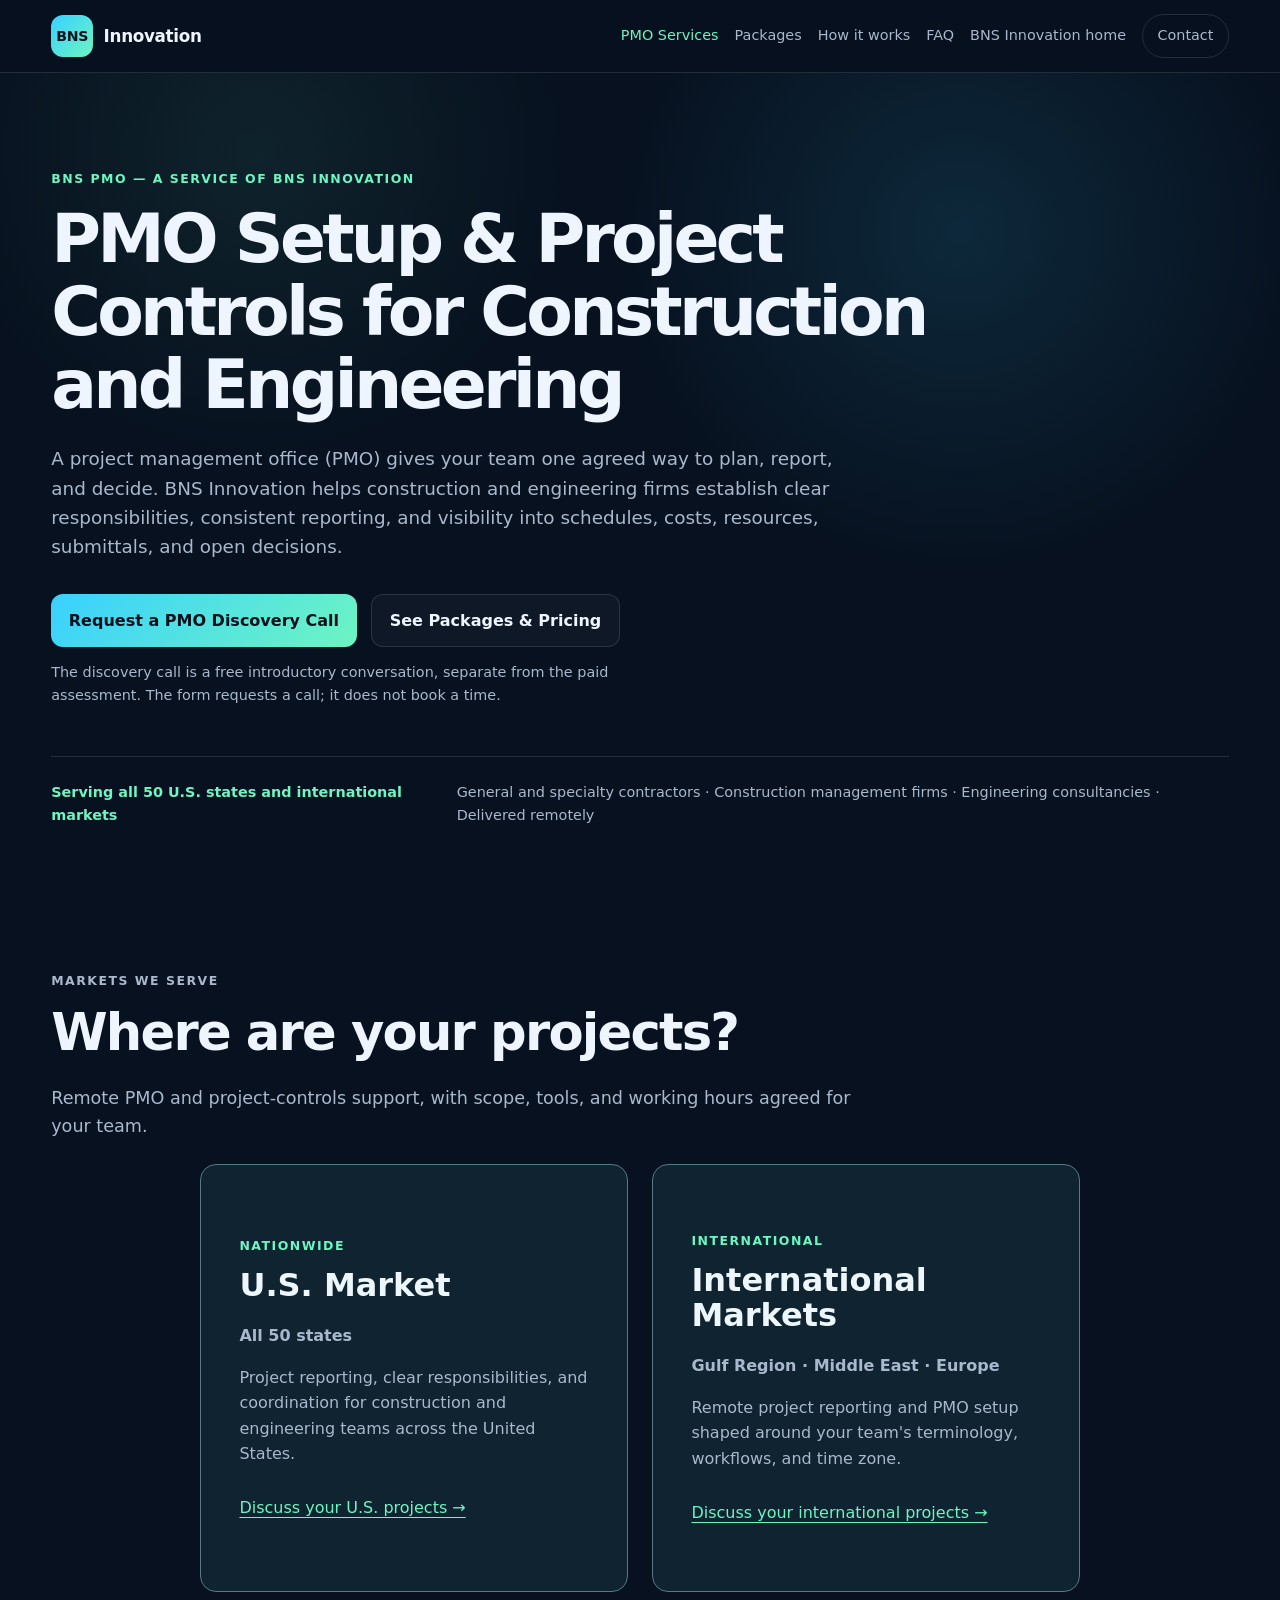
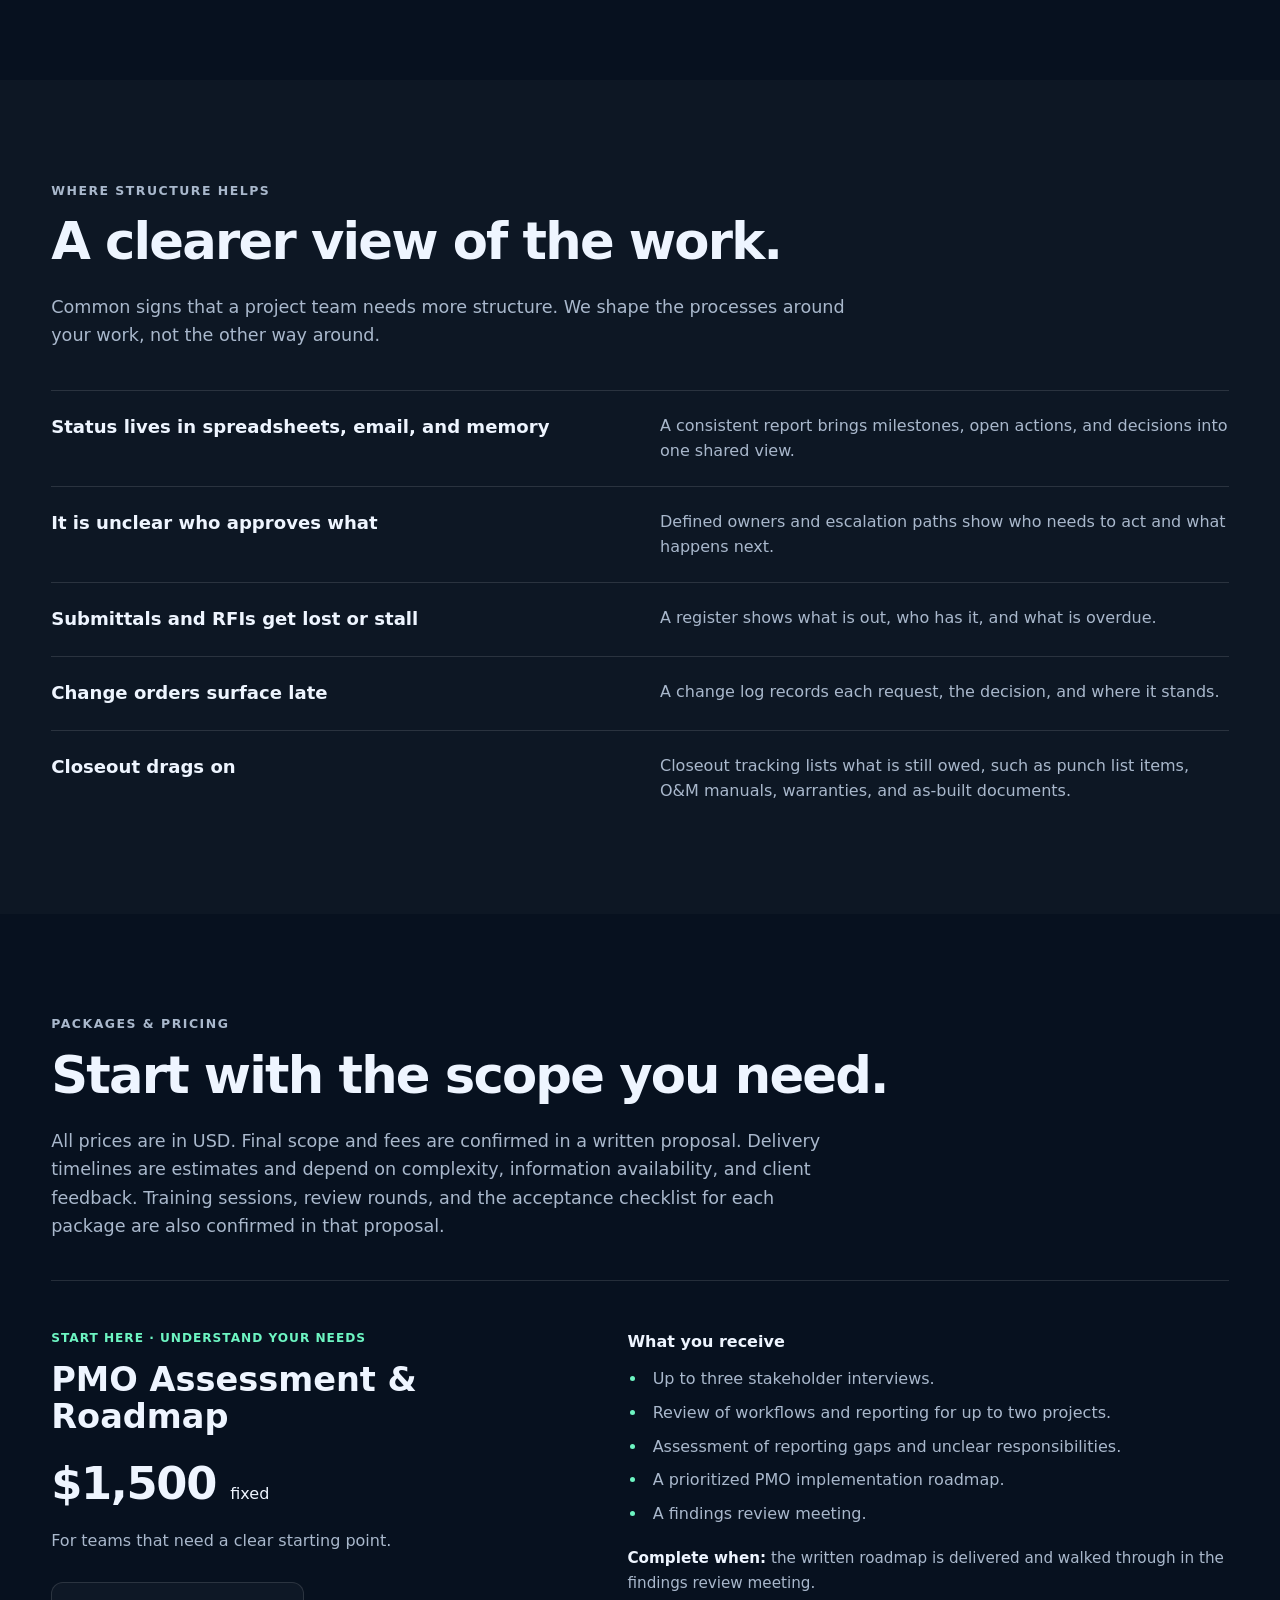
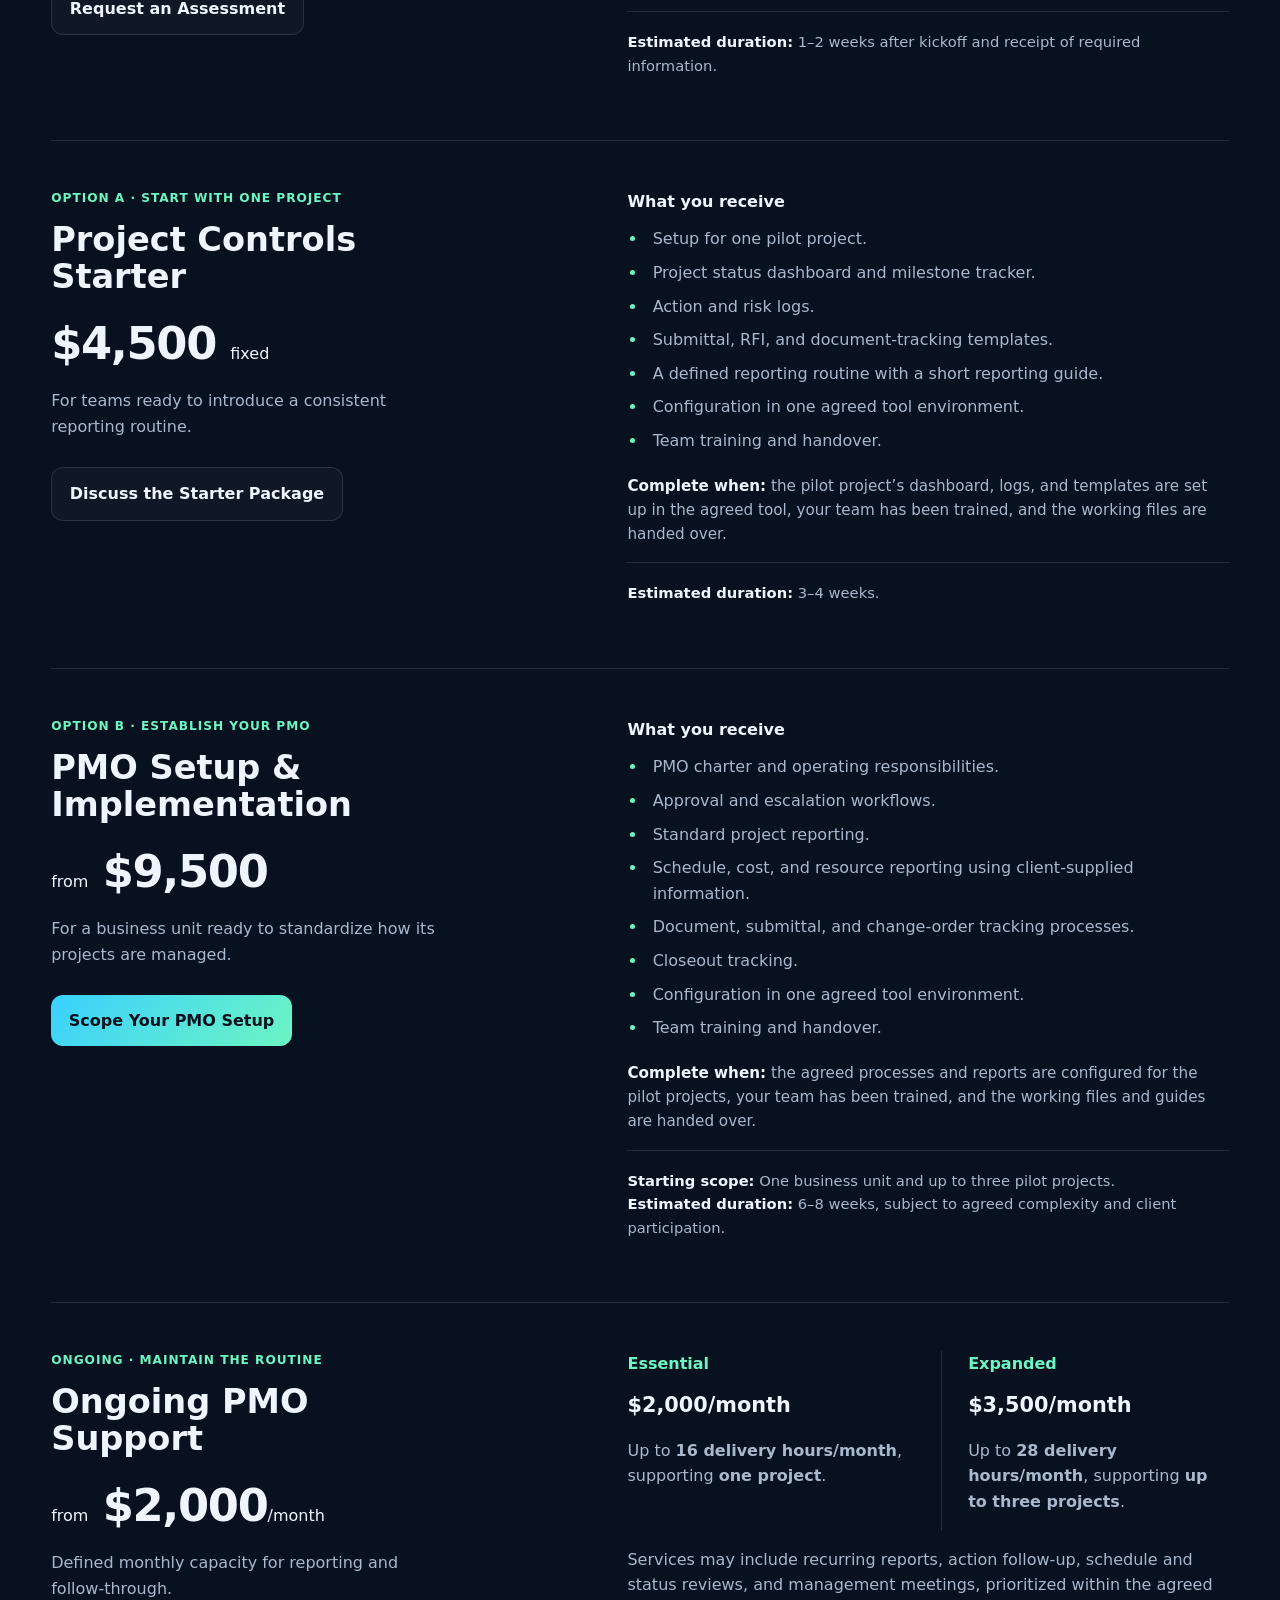
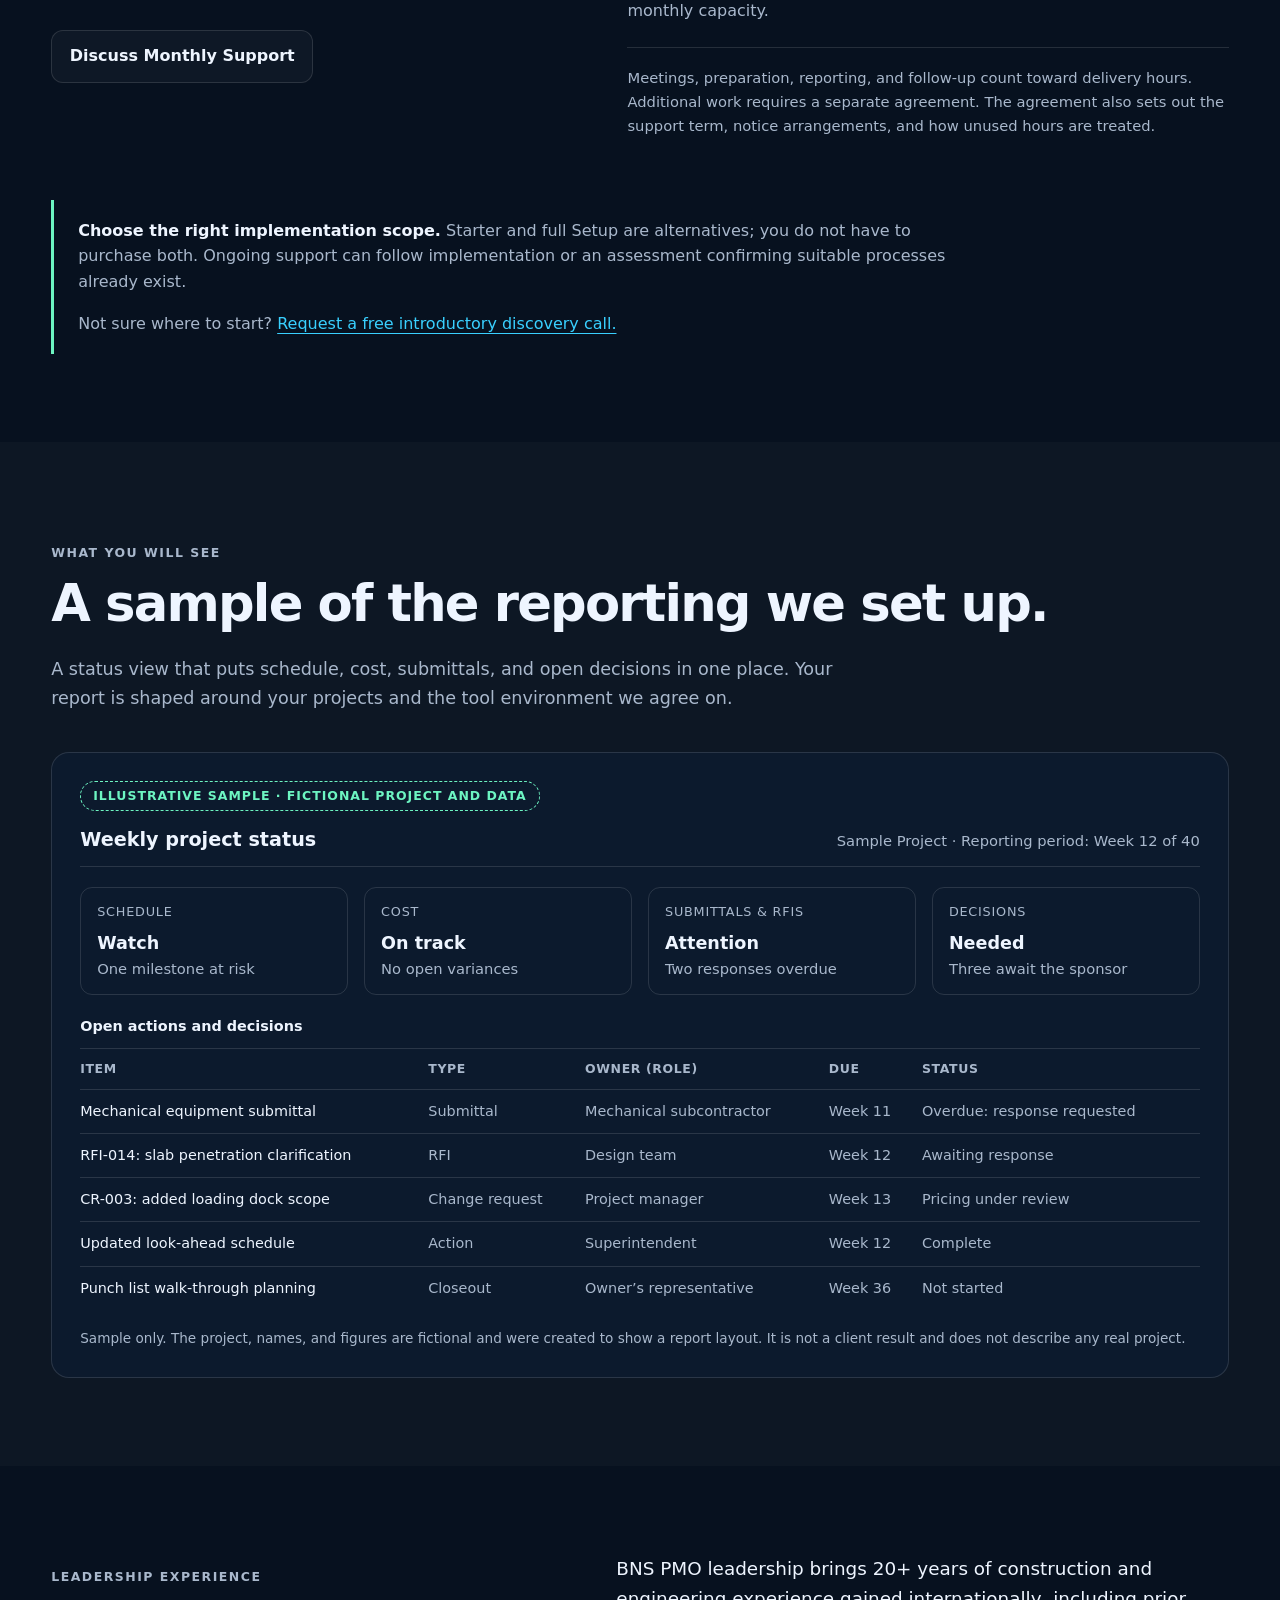
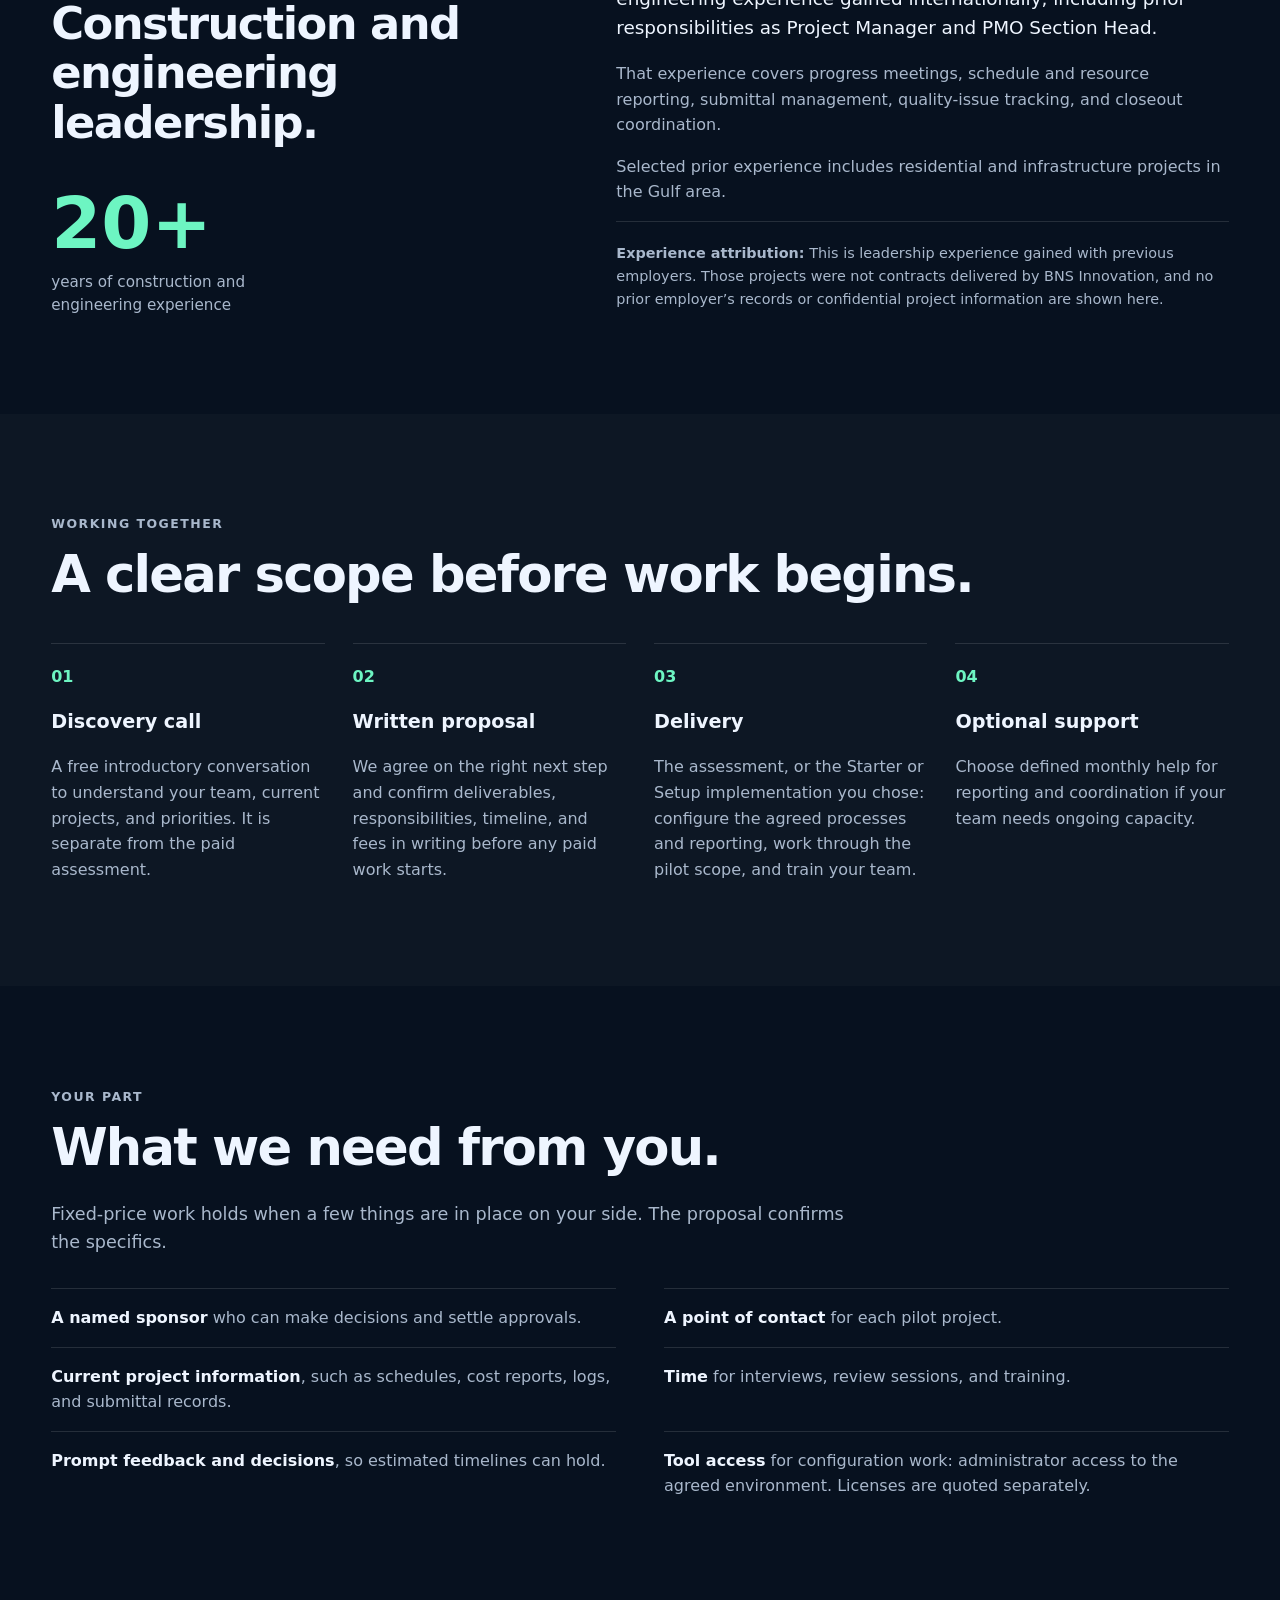
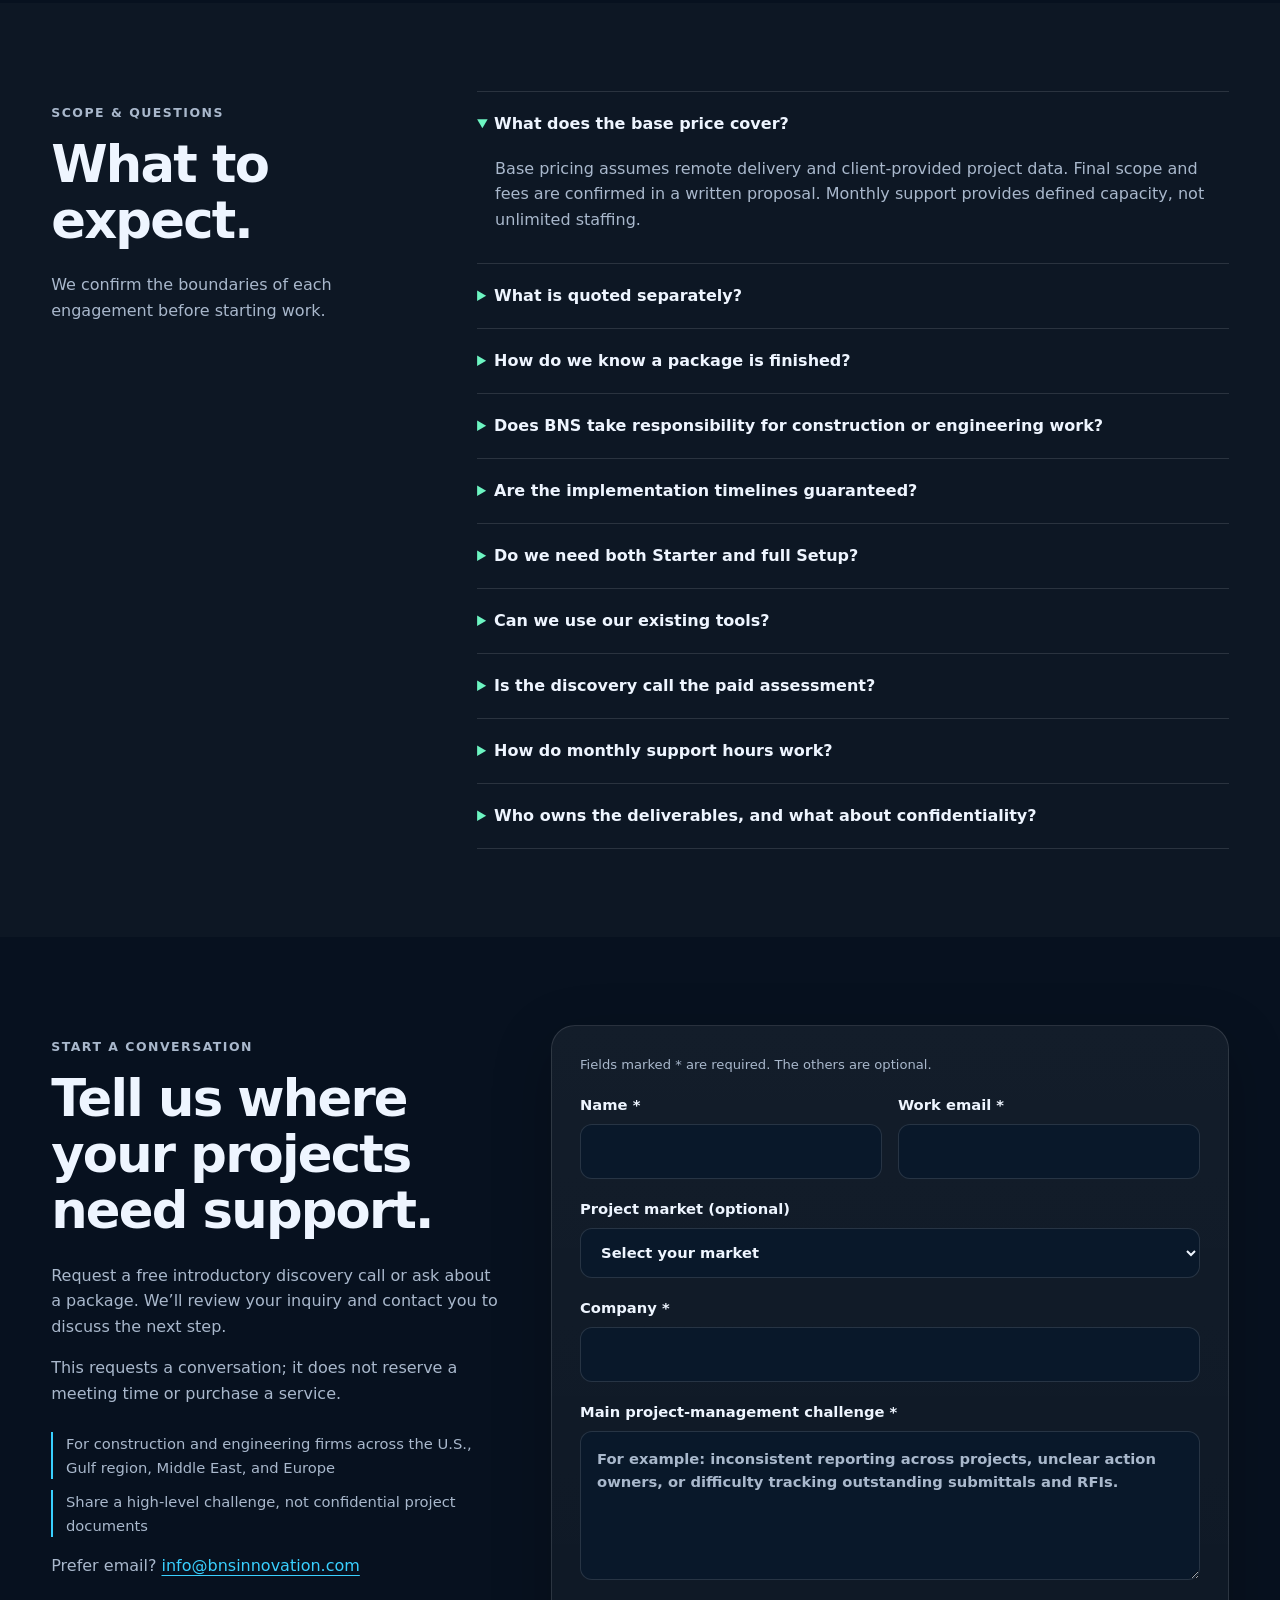
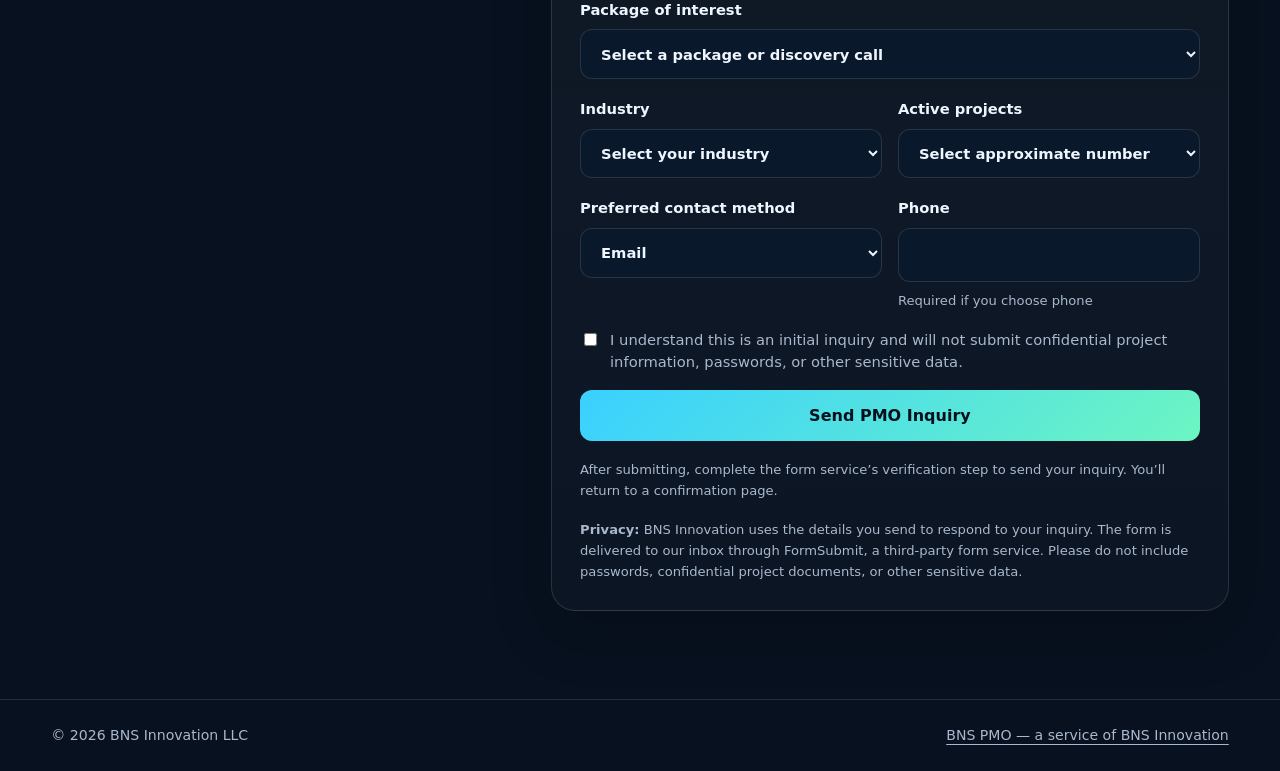
==== pmo/index.html @ d64fdaf6 "Add US and international PMO market cards" ====
<!DOCTYPE html>
<html lang="en">
<head>
  <meta charset="UTF-8" />
  <meta name="viewport" content="width=device-width, initial-scale=1.0" />
  <title>U.S. &amp; International Construction PMO Services | BNS Innovation</title>
  <meta name="description" content="PMO setup and project controls for U.S. and international construction and engineering firms. Fixed-price assessment, setup, and monthly support from BNS Innovation." />
  <link rel="canonical" href="https://bnsinnovation.com/pmo/" />
  <link rel="icon" href="data:image/svg+xml,%3Csvg xmlns='http://www.w3.org/2000/svg' viewBox='0 0 64 64'%3E%3Cdefs%3E%3ClinearGradient id='g' x1='0' y1='0' x2='1' y2='1'%3E%3Cstop offset='0' stop-color='%2339d0ff'/%3E%3Cstop offset='1' stop-color='%236df5c2'/%3E%3C/linearGradient%3E%3C/defs%3E%3Crect width='64' height='64' rx='14' fill='url(%23g)'/%3E%3Ctext x='32' y='40' font-family='Arial' font-weight='800' font-size='22' text-anchor='middle' fill='%2304111d'%3EBNS%3C/text%3E%3C/svg%3E" />
  <meta property="og:title" content="BNS PMO | Construction &amp; Engineering Project Controls" />
  <meta property="og:description" content="Clear project responsibilities, consistent reporting, and practical PMO setup for U.S. and international construction and engineering firms." />
  <meta property="og:type" content="website" />
  <meta property="og:url" content="https://bnsinnovation.com/pmo/" />
  <script type="application/ld+json">{"@context":"https://schema.org","@type":"ProfessionalService","name":"BNS PMO, a service of BNS Innovation LLC","url":"https://bnsinnovation.com/pmo/","description":"PMO setup and project controls for U.S. and international construction and engineering firms.","areaServed":[{"@type":"Country","name":"United States"},{"@type":"Place","name":"Gulf region"},{"@type":"Place","name":"Middle East"},{"@type":"Place","name":"Europe"}],"email":"info@bnsinnovation.com","parentOrganization":{"@type":"Organization","name":"BNS Innovation LLC","url":"https://bnsinnovation.com/"}}</script>
  <link rel="stylesheet" href="../styles.css" />
  <link rel="stylesheet" href="pmo.css" />
  <script src="../assets/site.js" defer></script>
  <script src="pmo.js" defer></script>
  <style>
    .market-grid{display:grid;grid-template-columns:repeat(2,minmax(0,1fr));gap:24px;max-width:880px;margin:24px auto 0}
    .market-card{box-sizing:border-box;aspect-ratio:1;display:flex;flex-direction:column;justify-content:center;padding:clamp(24px,3vw,40px);border:1px solid #557985;border-radius:16px;background:#102331;color:#edf6fa;text-decoration:none;overflow-wrap:anywhere}
    .market-card h3{font-size:clamp(1.4rem,2.5vw,2rem);margin:12px 0}
    .market-card p{line-height:1.6;margin:8px 0}
    .market-card .text-link{margin-top:20px;color:#6df5c2}
    .market-card:hover{border-color:#6df5c2}
    .market-card:focus-visible{outline:3px solid #6df5c2;outline-offset:5px}
    @media(max-width:640px){.market-grid{grid-template-columns:1fr;max-width:440px}.market-card{aspect-ratio:auto;min-height:320px}}
  </style>
</head>
<body class="pmo-page">
  <a class="skip-link" href="#main">Skip to content</a>
  <header class="site-header">
    <div class="container nav-wrap">
      <a href="../" class="brand" aria-label="BNS Innovation home"><span class="brand-mark">BNS</span><span class="brand-text">Innovation</span></a>
      <button class="nav-toggle" type="button" aria-expanded="false" aria-controls="primary-nav">Menu</button>
      <nav id="primary-nav" class="nav" aria-label="Main navigation">
        <a href="./" aria-current="page">PMO Services</a>
        <a href="#packages">Packages</a>
        <a href="#process">How it works</a>
        <a href="#faq">FAQ</a>
        <a href="../">BNS Innovation home</a>
        <a href="#inquiry" class="nav-cta">Contact</a>
      </nav>
    </div>
  </header>

  <main id="main">
    <section class="hero pmo-hero" aria-labelledby="page-title">
      <div class="container">
        <p class="eyebrow">BNS PMO — a service of BNS Innovation</p>
        <h1 id="page-title">PMO Setup &amp; Project Controls for Construction and Engineering</h1>
        <p class="hero-copy">A project management office (PMO) gives your team one agreed way to plan, report, and decide. BNS Innovation helps construction and engineering firms establish clear responsibilities, consistent reporting, and visibility into schedules, costs, resources, submittals, and open decisions.</p>
        <div class="hero-actions">
          <a class="button primary" href="?package=discovery#inquiry" data-package="discovery">Request a PMO Discovery Call</a>
          <a class="button secondary" href="#packages">See Packages &amp; Pricing</a>
        </div>
        <p class="hero-note">The discovery call is a free introductory conversation, separate from the paid assessment. The form requests a call; it does not book a time.</p>
        <div class="audience-line"><span>Serving all 50 U.S. states and international markets</span><p>General and specialty contractors · Construction management firms · Engineering consultancies · Delivered remotely</p></div>
      </div>
    </section>


    <section id="markets" class="section" aria-labelledby="markets-title">
      <div class="container">
        <p class="section-kicker">Markets we serve</p>
        <h2 id="markets-title">Where are your projects?</h2>
        <p class="section-intro">Remote PMO and project-controls support, with scope, tools, and working hours agreed for your team.</p>
        <div class="market-grid">
          <a class="market-card" href="#inquiry" data-market="United States">
            <span class="section-kicker">Nationwide</span>
            <h3>U.S. Market</h3>
            <p><strong>All 50 states</strong></p>
            <p>Project reporting, clear responsibilities, and coordination for construction and engineering teams across the United States.</p>
            <span class="text-link">Discuss your U.S. projects →</span>
          </a>
          <a class="market-card" href="#inquiry" data-market="International">
            <span class="section-kicker">International</span>
            <h3>International Markets</h3>
            <p><strong>Gulf Region · Middle East · Europe</strong></p>
            <p>Remote project reporting and PMO setup shaped around your team's terminology, workflows, and time zone.</p>
            <span class="text-link">Discuss your international projects →</span>
          </a>
        </div>
      </div>
    </section>

    <section class="section alt" aria-labelledby="challenges-title">
      <div class="container">
        <p class="section-kicker">Where structure helps</p>
        <h2 id="challenges-title">A clearer view of the work.</h2>
        <p class="section-intro">Common signs that a project team needs more structure. We shape the processes around your work, not the other way around.</p>
        <dl class="challenge-list">
          <div><dt>Status lives in spreadsheets, email, and memory</dt><dd>A consistent report brings milestones, open actions, and decisions into one shared view.</dd></div>
          <div><dt>It is unclear who approves what</dt><dd>Defined owners and escalation paths show who needs to act and what happens next.</dd></div>
          <div><dt>Submittals and RFIs get lost or stall</dt><dd>A register shows what is out, who has it, and what is overdue.</dd></div>
          <div><dt>Change orders surface late</dt><dd>A change log records each request, the decision, and where it stands.</dd></div>
          <div><dt>Closeout drags on</dt><dd>Closeout tracking lists what is still owed, such as punch list items, O&amp;M manuals, warranties, and as-built documents.</dd></div>
        </dl>
      </div>
    </section>

    <section id="packages" class="section" aria-labelledby="packages-title">
      <div class="container">
        <p class="section-kicker">Packages &amp; pricing</p>
        <h2 id="packages-title">Start with the scope you need.</h2>
        <p class="section-intro">All prices are in USD. Final scope and fees are confirmed in a written proposal. Delivery timelines are estimates and depend on complexity, information availability, and client feedback. Training sessions, review rounds, and the acceptance checklist for each package are also confirmed in that proposal.</p>

        <article class="package-row" aria-labelledby="assessment-title">
          <div class="package-summary">
            <p class="package-number">Start here · Understand your needs</p>
            <h3 id="assessment-title">PMO Assessment &amp; Roadmap</h3>
            <p class="package-price">$1,500 <span>fixed</span></p>
            <p class="package-fit">For teams that need a clear starting point.</p>
            <a class="button secondary" href="?package=assessment#inquiry" data-package="assessment">Request an Assessment</a>
          </div>
          <div class="package-details">
            <h4>What you receive</h4>
            <ul>
              <li>Up to three stakeholder interviews.</li>
              <li>Review of workflows and reporting for up to two projects.</li>
              <li>Assessment of reporting gaps and unclear responsibilities.</li>
              <li>A prioritized PMO implementation roadmap.</li>
              <li>A findings review meeting.</li>
            </ul>
            <p class="package-done"><strong>Complete when:</strong> the written roadmap is delivered and walked through in the findings review meeting.</p>
            <p class="package-timing"><strong>Estimated duration:</strong> 1–2 weeks after kickoff and receipt of required information.</p>
          </div>
        </article>

        <article class="package-row" aria-labelledby="starter-title">
          <div class="package-summary">
            <p class="package-number">Option A · Start with one project</p>
            <h3 id="starter-title">Project Controls Starter</h3>
            <p class="package-price">$4,500 <span>fixed</span></p>
            <p class="package-fit">For teams ready to introduce a consistent reporting routine.</p>
            <a class="button secondary" href="?package=starter#inquiry" data-package="starter">Discuss the Starter Package</a>
          </div>
          <div class="package-details">
            <h4>What you receive</h4>
            <ul>
              <li>Setup for one pilot project.</li>
              <li>Project status dashboard and milestone tracker.</li>
              <li>Action and risk logs.</li>
              <li>Submittal, RFI, and document-tracking templates.</li>
              <li>A defined reporting routine with a short reporting guide.</li>
              <li>Configuration in one agreed tool environment.</li>
              <li>Team training and handover.</li>
            </ul>
            <p class="package-done"><strong>Complete when:</strong> the pilot project’s dashboard, logs, and templates are set up in the agreed tool, your team has been trained, and the working files are handed over.</p>
            <p class="package-timing"><strong>Estimated duration:</strong> 3–4 weeks.</p>
          </div>
        </article>

        <article class="package-row" aria-labelledby="setup-title">
          <div class="package-summary">
            <p class="package-number">Option B · Establish your PMO</p>
            <h3 id="setup-title">PMO Setup &amp; Implementation</h3>
            <p class="package-price"><span>from</span> $9,500</p>
            <p class="package-fit">For a business unit ready to standardize how its projects are managed.</p>
            <a class="button primary" href="?package=setup#inquiry" data-package="setup">Scope Your PMO Setup</a>
          </div>
          <div class="package-details">
            <h4>What you receive</h4>
            <ul>
              <li>PMO charter and operating responsibilities.</li>
              <li>Approval and escalation workflows.</li>
              <li>Standard project reporting.</li>
              <li>Schedule, cost, and resource reporting using client-supplied information.</li>
              <li>Document, submittal, and change-order tracking processes.</li>
              <li>Closeout tracking.</li>
              <li>Configuration in one agreed tool environment.</li>
              <li>Team training and handover.</li>
            </ul>
            <p class="package-done"><strong>Complete when:</strong> the agreed processes and reports are configured for the pilot projects, your team has been trained, and the working files and guides are handed over.</p>
            <p class="package-timing"><strong>Starting scope:</strong> One business unit and up to three pilot projects.<br /><strong>Estimated duration:</strong> 6–8 weeks, subject to agreed complexity and client participation.</p>
          </div>
        </article>

        <article class="package-row support-package" aria-labelledby="support-title">
          <div class="package-summary">
            <p class="package-number">Ongoing · Maintain the routine</p>
            <h3 id="support-title">Ongoing PMO Support</h3>
            <p class="package-price"><span>from</span> $2,000<span>/month</span></p>
            <p class="package-fit">Defined monthly capacity for reporting and follow-through.</p>
            <a class="button secondary" href="?package=support#inquiry" data-package="support">Discuss Monthly Support</a>
          </div>
          <div class="package-details">
            <div class="support-options">
              <div><h4>Essential</h4><p class="support-price">$2,000/month</p><p>Up to <strong>16 delivery hours/month</strong>, supporting <strong>one project</strong>.</p></div>
              <div><h4>Expanded</h4><p class="support-price">$3,500/month</p><p>Up to <strong>28 delivery hours/month</strong>, supporting <strong>up to three projects</strong>.</p></div>
            </div>
            <p>Services may include recurring reports, action follow-up, schedule and status reviews, and management meetings, prioritized within the agreed monthly capacity.</p>
            <p class="package-timing">Meetings, preparation, reporting, and follow-up count toward delivery hours. Additional work requires a separate agreement. The agreement also sets out the support term, notice arrangements, and how unused hours are treated.</p>
          </div>
        </article>

        <div class="package-guidance">
          <p><strong>Choose the right implementation scope.</strong> Starter and full Setup are alternatives; you do not have to purchase both. Ongoing support can follow implementation or an assessment confirming suitable processes already exist.</p>
          <p>Not sure where to start? <a class="text-link" href="?package=discovery#inquiry" data-package="discovery">Request a free introductory discovery call.</a></p>
        </div>
      </div>
    </section>

    <section id="sample" class="section alt" aria-labelledby="sample-title">
      <div class="container">
        <p class="section-kicker">What you will see</p>
        <h2 id="sample-title">A sample of the reporting we set up.</h2>
        <p class="section-intro">A status view that puts schedule, cost, submittals, and open decisions in one place. Your report is shaped around your projects and the tool environment we agree on.</p>
        <figure class="sample-report">
          <p class="sample-tag">Illustrative sample · fictional project and data</p>
          <div class="sample-head"><h3>Weekly project status</h3><p>Sample Project · Reporting period: Week 12 of 40</p></div>
          <dl class="sample-summary">
            <div><dt>Schedule</dt><dd><strong>Watch</strong> One milestone at risk</dd></div>
            <div><dt>Cost</dt><dd><strong>On track</strong> No open variances</dd></div>
            <div><dt>Submittals &amp; RFIs</dt><dd><strong>Attention</strong> Two responses overdue</dd></div>
            <div><dt>Decisions</dt><dd><strong>Needed</strong> Three await the sponsor</dd></div>
          </dl>
          <div class="sample-table-wrap" role="region" aria-label="Sample open items table" tabindex="0">
            <table class="sample-table">
              <caption>Open actions and decisions</caption>
              <thead><tr><th scope="col">Item</th><th scope="col">Type</th><th scope="col">Owner (role)</th><th scope="col">Due</th><th scope="col">Status</th></tr></thead>
              <tbody>
                <tr><td>Mechanical equipment submittal</td><td>Submittal</td><td>Mechanical subcontractor</td><td>Week 11</td><td>Overdue: response requested</td></tr>
                <tr><td>RFI-014: slab penetration clarification</td><td>RFI</td><td>Design team</td><td>Week 12</td><td>Awaiting response</td></tr>
                <tr><td>CR-003: added loading dock scope</td><td>Change request</td><td>Project manager</td><td>Week 13</td><td>Pricing under review</td></tr>
                <tr><td>Updated look-ahead schedule</td><td>Action</td><td>Superintendent</td><td>Week 12</td><td>Complete</td></tr>
                <tr><td>Punch list walk-through planning</td><td>Closeout</td><td>Owner’s representative</td><td>Week 36</td><td>Not started</td></tr>
              </tbody>
            </table>
          </div>
          <figcaption>Sample only. The project, names, and figures are fictional and were created to show a report layout. It is not a client result and does not describe any real project.</figcaption>
        </figure>
      </div>
    </section>

    <section class="section" aria-labelledby="experience-title">
      <div class="container experience-layout">
        <div><p class="section-kicker">Leadership experience</p><h2 id="experience-title">Construction and engineering leadership.</h2><p class="experience-stat">20+ <span>years of construction and engineering experience</span></p></div>
        <div>
          <p class="experience-copy">BNS PMO leadership brings 20+ years of construction and engineering experience gained internationally, including prior responsibilities as Project Manager and PMO Section Head.</p>
          <p>That experience covers progress meetings, schedule and resource reporting, submittal management, quality-issue tracking, and closeout coordination.</p>
          <p>Selected prior experience includes residential and infrastructure projects in the Gulf area.</p>
          <p class="attribution"><strong>Experience attribution:</strong> This is leadership experience gained with previous employers. Those projects were not contracts delivered by BNS Innovation, and no prior employer’s records or confidential project information are shown here.</p>
        </div>
      </div>
    </section>

    <section id="process" class="section alt" aria-labelledby="process-title">
      <div class="container">
        <p class="section-kicker">Working together</p>
        <h2 id="process-title">A clear scope before work begins.</h2>
        <ol class="engagement-steps">
          <li><span class="step-number" aria-hidden="true">01</span><h3>Discovery call</h3><p>A free introductory conversation to understand your team, current projects, and priorities. It is separate from the paid assessment.</p></li>
          <li><span class="step-number" aria-hidden="true">02</span><h3>Written proposal</h3><p>We agree on the right next step and confirm deliverables, responsibilities, timeline, and fees in writing before any paid work starts.</p></li>
          <li><span class="step-number" aria-hidden="true">03</span><h3>Delivery</h3><p>The assessment, or the Starter or Setup implementation you chose: configure the agreed processes and reporting, work through the pilot scope, and train your team.</p></li>
          <li><span class="step-number" aria-hidden="true">04</span><h3>Optional support</h3><p>Choose defined monthly help for reporting and coordination if your team needs ongoing capacity.</p></li>
        </ol>
      </div>
    </section>

    <section id="needs" class="section" aria-labelledby="needs-title">
      <div class="container">
        <p class="section-kicker">Your part</p>
        <h2 id="needs-title">What we need from you.</h2>
        <p class="section-intro">Fixed-price work holds when a few things are in place on your side. The proposal confirms the specifics.</p>
        <ul class="needs-list">
          <li><strong>A named sponsor</strong> who can make decisions and settle approvals.</li>
          <li><strong>A point of contact</strong> for each pilot project.</li>
          <li><strong>Current project information</strong>, such as schedules, cost reports, logs, and submittal records.</li>
          <li><strong>Time</strong> for interviews, review sessions, and training.</li>
          <li><strong>Prompt feedback and decisions</strong>, so estimated timelines can hold.</li>
          <li><strong>Tool access</strong> for configuration work: administrator access to the agreed environment. Licenses are quoted separately.</li>
        </ul>
      </div>
    </section>

    <section id="faq" class="section alt" aria-labelledby="faq-title">
      <div class="container faq-layout">
        <div><p class="section-kicker">Scope &amp; questions</p><h2 id="faq-title">What to expect.</h2><p>We confirm the boundaries of each engagement before starting work.</p></div>
        <div class="faq-list">
          <details open><summary>What does the base price cover?</summary><div><p>Base pricing assumes remote delivery and client-provided project data. Final scope and fees are confirmed in a written proposal. Monthly support provides defined capacity, not unlimited staffing.</p></div></details>
          <details><summary>What is quoted separately?</summary><div><p>Software licenses, site visits, major data cleanup, custom integrations, and detailed schedule creation are quoted separately.</p></div></details>
          <details><summary>How do we know a package is finished?</summary><div><p>Each package above states what “complete” means. The written proposal confirms the deliverables, training sessions, review rounds, and acceptance checklist before work begins.</p></div></details>
          <details><summary>Does BNS take responsibility for construction or engineering work?</summary><div><p>These packages establish the agreed management processes. Engineering design, construction supervision, and site-safety responsibility are outside these packages. BNS does not provide legal, contract-claims, accounting, or tax advice, and does not audit or verify the data you supply. Reports reflect the information you provide.</p></div></details>
          <details><summary>Are the implementation timelines guaranteed?</summary><div><p>No. Timelines are estimates and depend on the agreed scope, information availability, and client feedback. We confirm the delivery plan together.</p></div></details>
          <details><summary>Do we need both Starter and full Setup?</summary><div><p>No. They are alternative implementation scopes. Starter focuses on one pilot project. Full Setup establishes the agreed PMO processes within one business unit and up to three pilot projects at the starting scope.</p></div></details>
          <details><summary>Can we use our existing tools?</summary><div><p>We review your current tools during scoping. PMO Setup includes configuration in one agreed tool environment. We confirm suitability and any separate licensing, integration, or cleanup work before implementation.</p></div></details>
          <details><summary>Is the discovery call the paid assessment?</summary><div><p>No. The introductory discovery call is free. The $1,500 assessment is a separate engagement with interviews, project reviews, a roadmap, and a findings meeting. Submitting an inquiry does not purchase a package or confirm a meeting time.</p></div></details>
          <details><summary>How do monthly support hours work?</summary><div><p>Essential includes up to 16 delivery hours per month for one project. Expanded includes up to 28 hours per month for up to three projects. Meetings, preparation, reporting, and follow-up all count toward those hours. Work is prioritized within that capacity; additional work requires a separate agreement. The agreement also sets out the support term, notice arrangements, and how unused hours are treated.</p></div></details>
          <details><summary>Who owns the deliverables, and what about confidentiality?</summary><div><p>Rights to client-specific outputs, reusable BNS templates, and any third-party materials are confirmed in the written proposal. If you need a confidentiality agreement, raise it during scoping and we will review it. Please do not send confidential project documents through the website form.</p></div></details>
        </div>
      </div>
    </section>

    <section id="inquiry" class="section contact" aria-labelledby="inquiry-title">
      <div class="container assessment-wrap">
        <div class="assessment-intro">
          <p class="section-kicker">Start a conversation</p>
          <h2 id="inquiry-title">Tell us where your projects need support.</h2>
          <p>Request a free introductory discovery call or ask about a package. We’ll review your inquiry and contact you to discuss the next step.</p>
          <p>This requests a conversation; it does not reserve a meeting time or purchase a service.</p>
          <div class="assessment-notes"><span>For construction and engineering firms across the U.S., Gulf region, Middle East, and Europe</span><span>Share a high-level challenge, not confidential project documents</span></div>
          <p>Prefer email? <a class="text-link" href="mailto:info@bnsinnovation.com">info@bnsinnovation.com</a></p>
        </div>
        <form id="pmo-inquiry-form" class="assessment-form" action="https://formsubmit.co/info@bnsinnovation.com" method="POST" aria-describedby="inquiry-help privacy-note">
          <input type="hidden" name="_subject" value="New BNS PMO Inquiry" />
          <input type="hidden" name="_template" value="table" />
          <input type="hidden" name="_captcha" value="true" />
          <input type="hidden" name="_next" value="https://bnsinnovation.com/pmo/thank-you.html" />
          <input type="hidden" name="service_interest" value="PMO setup &amp; project controls" />
          <input type="text" name="_honey" class="honeypot" tabindex="-1" autocomplete="off" aria-hidden="true" />
          <p class="form-help">Fields marked * are required. The others are optional.</p>
          <div class="form-grid two-col">
            <label for="pmo-name">Name *<input id="pmo-name" type="text" name="name" autocomplete="name" maxlength="150" required /></label>
            <label for="pmo-email">Work email *<input id="pmo-email" type="email" name="email" autocomplete="email" maxlength="254" required /></label>
          </div>
          <label for="pmo-market">Project market (optional)<select id="pmo-market" name="project_market"><option value="">Select your market</option><option value="United States">United States — all 50 states</option><option value="International">International — Gulf region, Middle East &amp; Europe</option><option value="Multiple markets">Multiple markets</option></select></label>
          <label for="pmo-company">Company *<input id="pmo-company" type="text" name="organization" autocomplete="organization" maxlength="200" required /></label>
          <label for="pmo-challenge">Main project-management challenge *<textarea id="pmo-challenge" name="challenge" rows="5" maxlength="4000" placeholder="For example: inconsistent reporting across projects, unclear action owners, or difficulty tracking outstanding submittals and RFIs." required></textarea></label>
          <label for="pmo-package">Package of interest<select id="pmo-package" name="package_interest">
            <option value="">Select a package or discovery call</option>
            <option value="discovery">Free introductory discovery call / not sure yet</option>
            <option value="assessment">PMO Assessment &amp; Roadmap — $1,500 fixed</option>
            <option value="starter">Project Controls Starter — $4,500 fixed</option>
            <option value="setup">PMO Setup &amp; Implementation — from $9,500</option>
            <option value="support">Ongoing PMO Support — compare options</option>
            <option value="essential">Essential Support — $2,000/month</option>
            <option value="expanded">Expanded Support — $3,500/month</option>
          </select></label>
          <div class="form-grid two-col">
            <label for="pmo-industry">Industry<select id="pmo-industry" name="industry"><option value="">Select your industry</option><option>General contracting</option><option>Specialty contracting</option><option>Construction management</option><option>Engineering consultancy</option><option>Other construction or engineering</option><option>Other</option></select></label>
            <label for="pmo-projects">Active projects<select id="pmo-projects" name="active_projects"><option value="">Select approximate number</option><option>Planning our first project</option><option>1</option><option>2–3</option><option>4–10</option><option>11+</option></select></label>
          </div>
          <div class="form-grid two-col">
            <label for="contact-method">Preferred contact method<select id="contact-method" name="preferred_contact_method"><option value="email">Email</option><option value="phone">Phone</option></select></label>
            <label for="contact-phone">Phone<input id="contact-phone" type="tel" name="phone" autocomplete="tel" maxlength="40" aria-describedby="phone-hint" /><span class="field-hint" id="phone-hint">Required if you choose phone</span></label>
          </div>
          <label class="consent-row"><input type="checkbox" name="consent" value="Confirmed" required /><span>I understand this is an initial inquiry and will not submit confidential project information, passwords, or other sensitive data.</span></label>
          <div class="form-feedback" id="pmo-form-feedback" role="status" aria-live="polite" aria-atomic="true" tabindex="-1" hidden></div>
          <button class="button primary form-submit" type="submit">Send PMO Inquiry</button>
          <p class="form-help" id="inquiry-help">After submitting, complete the form service’s verification step to send your inquiry. You’ll return to a confirmation page.</p>
          <p class="form-help" id="privacy-note"><strong>Privacy:</strong> BNS Innovation uses the details you send to respond to your inquiry. The form is delivered to our inbox through FormSubmit, a third-party form service. Please do not include passwords, confidential project documents, or other sensitive data.</p>
          <noscript><p class="form-help">Choose your package manually. If you prefer a phone call, include your phone number. The form will open our form service to complete submission.</p></noscript>
        </form>
      </div>
    </section>
  </main>
  <footer class="footer"><div class="container footer-wrap"><span>© 2026 BNS Innovation LLC</span><a href="../">BNS PMO — a service of BNS Innovation</a></div></footer>
  <script>
    document.querySelectorAll('[data-market]').forEach(function(card){
      card.addEventListener('click',function(){
        var field=document.getElementById('pmo-market');
        if(field){field.value=card.dataset.market;field.dispatchEvent(new Event('change',{bubbles:true}));}
      });
    });
  </script>
</body>
</html>
---- styles.css ----
* {
  box-sizing: border-box;
}

:root {
  --bg: #07111f;
  --panel: #0c1a2d;
  --panel-2: #10243d;
  --text: #eef5ff;
  --muted: #a9b8cc;
  --accent: #39d0ff;
  --accent-2: #6df5c2;
  --line: rgba(255,255,255,.12);
  --max: 1180px;
}

html {
  scroll-behavior: smooth;
  scroll-padding-top: 96px;
}

body {
  margin: 0;
  font-family: Inter, ui-sans-serif, system-ui, -apple-system, BlinkMacSystemFont, "Segoe UI", sans-serif;
  background: var(--bg);
  color: var(--text);
  line-height: 1.6;
}

a {
  color: inherit;
  text-decoration: none;
}

.container {
  width: min(92%, var(--max));
  margin: 0 auto;
}

.site-header {
  position: sticky;
  top: 0;
  z-index: 20;
  background: rgba(7,17,31,.88);
  backdrop-filter: blur(14px);
  border-bottom: 1px solid var(--line);
}

.nav-wrap {
  display: flex;
  align-items: center;
  justify-content: space-between;
  min-height: 72px;
  gap: 20px;
}

.brand {
  display: flex;
  align-items: center;
  gap: .65rem;
  font-weight: 800;
  letter-spacing: -.02em;
  flex-shrink: 0;
}

.brand-mark {
  display: inline-grid;
  place-items: center;
  width: 42px;
  height: 42px;
  border-radius: 12px;
  background: linear-gradient(135deg, var(--accent), var(--accent-2));
  color: #04111d;
  font-size: .88rem;
}

.brand-text {
  font-size: 1.05rem;
}

.nav {
  display: flex;
  align-items: center;
  gap: 1rem;
  color: var(--muted);
  font-size: .9rem;
}

.nav a {
  white-space: nowrap;
}

.nav-toggle {
  display: none;
  border: 1px solid var(--line);
  border-radius: 10px;
  padding: .65rem 1rem;
  background: var(--panel);
  color: var(--text);
  font: inherit;
  cursor: pointer;
}

a:focus-visible,
button:focus-visible {
  outline: 2px solid var(--accent);
  outline-offset: 4px;
}

.nav a:hover {
  color: var(--text);
}

.nav-cta {
  border: 1px solid var(--line);
  padding: .6rem .9rem;
  border-radius: 999px;
}

.hero {
  padding: 96px 0 72px;
  background:
    radial-gradient(circle at 75% 20%, rgba(57,208,255,.12), transparent 30%),
    radial-gradient(circle at 20% 10%, rgba(109,245,194,.08), transparent 25%);
}

.hero-grid,
.split {
  display: grid;
  grid-template-columns: 1.2fr .8fr;
  gap: 64px;
  align-items: center;
}

.eyebrow,
.section-kicker {
  color: var(--accent-2);
  font-weight: 700;
  text-transform: uppercase;
  letter-spacing: .12em;
  font-size: .78rem;
}

h1,
h2,
h3 {
  line-height: 1.1;
  margin-top: 0;
}

h1 {
  font-size: clamp(3rem, 7vw, 5.9rem);
  letter-spacing: -.055em;
  margin-bottom: 1.4rem;
  max-width: 920px;
}

h2 {
  font-size: clamp(2rem, 4vw, 3.4rem);
  letter-spacing: -.035em;
  margin-bottom: 1.5rem;
}

h3 {
  font-size: 1.2rem;
}

.hero-copy {
  max-width: 760px;
  color: var(--muted);
  font-size: 1.15rem;
}

.hero-actions,
.contact-actions {
  display: flex;
  flex-wrap: wrap;
  gap: .9rem;
  margin-top: 2rem;
}

.button {
  display: inline-flex;
  align-items: center;
  justify-content: center;
  min-height: 48px;
  padding: .8rem 1.1rem;
  border-radius: 12px;
  font-weight: 700;
  border: 1px solid var(--line);
  cursor: pointer;
}

.button.primary {
  background: linear-gradient(135deg, var(--accent), var(--accent-2));
  color: #04111d;
  border: 0;
}

.button.secondary {
  background: rgba(255,255,255,.03);
}

.trust-row {
  display: flex;
  flex-wrap: wrap;
  gap: .7rem;
  margin-top: 1.5rem;
  color: var(--muted);
  font-size: .9rem;
}

.trust-row span {
  border: 1px solid var(--line);
  border-radius: 999px;
  padding: .35rem .7rem;
}

.hero-card,
.assistant-panel,
.contact-box,
.assessment-form {
  background: linear-gradient(180deg, rgba(255,255,255,.05), rgba(255,255,255,.02));
  border: 1px solid var(--line);
  border-radius: 24px;
  padding: 28px;
  box-shadow: 0 18px 60px rgba(0,0,0,.22);
}

.card-label {
  color: var(--accent);
  font-weight: 800;
  margin-bottom: 1rem;
}

.flow-step,
.assistant-line {
  padding: 1rem 0;
  border-bottom: 1px solid var(--line);
}

.flow-step:last-child,
.assistant-line:last-child {
  border-bottom: 0;
}

.section {
  padding: 88px 0;
}

.section-intro {
  max-width: 800px;
  font-size: 1.1rem;
}

.service-note {
  margin-top: 1.5rem;
  max-width: 800px;
}

.alt {
  background: rgba(255,255,255,.025);
}

.cards {
  display: grid;
  grid-template-columns: repeat(3, 1fr);
  gap: 20px;
  margin-top: 2.5rem;
}

.service-card,
.method-item {
  border: 1px solid var(--line);
  background: var(--panel);
  border-radius: 18px;
  padding: 24px;
}

.service-card p,
.method-item p,
.section p {
  color: var(--muted);
}

.method-grid {
  display: grid;
  grid-template-columns: repeat(5, 1fr);
  gap: 16px;
  margin-top: 2.4rem;
}

.method-item span {
  color: var(--accent);
  font-weight: 800;
  font-size: .82rem;
}

.contact-box {
  display: grid;
  grid-template-columns: 1.2fr .8fr;
  align-items: center;
  gap: 32px;
}

.assessment-wrap {
  display: grid;
  grid-template-columns: .8fr 1.2fr;
  gap: 48px;
  align-items: start;
}

.assessment-intro {
  position: sticky;
  top: 104px;
}

.assessment-notes {
  display: flex;
  flex-direction: column;
  gap: .7rem;
  margin-top: 1.6rem;
}

.assessment-notes span {
  color: var(--muted);
  border-left: 2px solid var(--accent);
  padding-left: .8rem;
  font-size: .92rem;
}

.assessment-form {
  display: grid;
  gap: 18px;
}

.form-grid {
  display: grid;
  gap: 16px;
}

.form-grid.two-col {
  grid-template-columns: 1fr 1fr;
}

.assessment-form label {
  display: grid;
  gap: 8px;
  font-weight: 700;
  font-size: .92rem;
}

.assessment-form input,
.assessment-form select,
.assessment-form textarea {
  width: 100%;
  padding: .9rem 1rem;
  border-radius: 12px;
  border: 1px solid var(--line);
  background: #09182a;
  color: var(--text);
  font: inherit;
  outline: none;
}

.assessment-form textarea {
  resize: vertical;
  min-height: 120px;
}

.assessment-form input::placeholder,
.assessment-form textarea::placeholder {
  color: #75869b;
}

.assessment-form input:focus,
.assessment-form select:focus,
.assessment-form textarea:focus {
  border-color: var(--accent);
  box-shadow: 0 0 0 3px rgba(57,208,255,.10);
}

.consent-row {
  grid-template-columns: auto 1fr !important;
  align-items: start;
  gap: 10px !important;
  color: var(--muted);
  font-weight: 500 !important;
  line-height: 1.45;
}

.consent-row input {
  width: auto;
  margin-top: .25rem;
}

.form-submit {
  width: 100%;
  border: 0;
  font-size: 1rem;
}

.form-help {
  margin: -6px 0 0;
  font-size: .82rem;
}

.footer {
  border-top: 1px solid var(--line);
  padding: 24px 0;
  color: var(--muted);
  font-size: .88rem;
}

.footer-wrap {
  display: flex;
  justify-content: space-between;
  gap: 24px;
}

@media (max-width: 1100px) {
  .nav-wrap {
    flex-wrap: wrap;
    gap: 0;
    padding: 12px 0;
  }

  .nav-ready .nav-toggle {
    display: inline-flex;
  }

  .nav {
    width: 100%;
    display: grid;
    grid-template-columns: repeat(2, minmax(0, 1fr));
    gap: 6px;
    padding-top: 12px;
  }

  .nav a {
    padding: .6rem .5rem;
    white-space: normal;
  }

  .nav-ready .nav-toggle[aria-expanded="false"] + .nav {
    display: none;
  }
}

@media (prefers-reduced-motion: reduce) {
  html {
    scroll-behavior: auto;
  }
}

@media (max-width: 900px) {

  .hero-grid,
  .split,
  .contact-box,
  .assessment-wrap {
    grid-template-columns: 1fr;
    gap: 36px;
  }

  .assessment-intro {
    position: static;
  }

  .cards {
    grid-template-columns: 1fr 1fr;
  }

  .method-grid {
    grid-template-columns: 1fr 1fr;
  }
}

@media (max-width: 620px) {
  .hero {
    padding-top: 72px;
  }

  .cards,
  .method-grid,
  .form-grid.two-col {
    grid-template-columns: 1fr;
  }

  .assessment-form {
    padding: 20px;
  }

  .footer-wrap {
    flex-direction: column;
  }
}

/* Shared feedback for the existing contact form and PMO inquiry form. */
.form-feedback { border-left: 3px solid var(--accent); padding: 12px 16px; background: var(--panel); font-size: .92rem; }
.form-feedback[hidden] { display: none; }
.form-feedback[data-kind="error"] { border-color: #ffb1ad; color: #ffccc9; }
.form-feedback:focus { outline: 2px solid var(--accent); outline-offset: 4px; }
.form-submit:disabled { opacity: .65; cursor: wait; }
---- pmo/pmo.css ----
/* PMO additions reuse the existing BNS color, typography, and control styles. */
.pmo-page .nav [aria-current="page"] { color: var(--accent-2); }
.skip-link { position: fixed; left: 1rem; top: -6rem; z-index: 50; padding: .75rem 1rem; background: var(--accent-2); color: var(--bg); border-radius: 8px; }
.skip-link:focus { top: 1rem; }
.pmo-hero { padding: 84px 0 44px; }
.pmo-hero h1 { max-width: 1000px; font-size: clamp(2.5rem, 5.3vw, 4.6rem); line-height: 1.08; }
.pmo-hero .hero-copy { max-width: 790px; }
.hero-note { color: var(--muted); font-size: .9rem; max-width: 650px; }
.audience-line { margin-top: 48px; padding-top: 24px; border-top: 1px solid var(--line); display: flex; align-items: baseline; justify-content: space-between; gap: 20px; }
.audience-line span { color: var(--accent-2); font-size: .9rem; font-weight: 700; }
.audience-line p { margin: 0; color: var(--muted); font-size: .9rem; }
.challenge-list { margin: 40px 0 0; }
.challenge-list > div { display: grid; grid-template-columns: 1fr 1fr; gap: 40px; padding: 22px 0; border-top: 1px solid var(--line); }
.challenge-list dt { font-weight: 700; font-size: 1.13rem; }
.challenge-list dd { margin: 0; color: var(--muted); }
.package-row { display: grid; grid-template-columns: .92fr 1.08fr; gap: 64px; border-top: 1px solid var(--line); padding: 48px 0; }
.package-row:first-of-type { margin-top: 40px; }
.package-number { color: var(--accent-2) !important; text-transform: uppercase; letter-spacing: .08em; font-weight: 700; font-size: .76rem; margin: 0 0 14px; }
.package-summary h3 { font-size: clamp(1.5rem, 2.8vw, 2.1rem); max-width: 420px; margin-bottom: 20px; }
.package-price { font-size: clamp(2.1rem, 3.6vw, 2.8rem); font-weight: 750; color: var(--text) !important; letter-spacing: -.03em; line-height: 1.25; margin: 0 0 12px; }
.package-price span { font-size: 1rem; font-weight: 500; letter-spacing: 0; }
.package-fit { max-width: 390px; }
.package-summary .button { margin-top: 12px; text-align: center; }
.package-details h4 { font-size: 1rem; margin: 0 0 12px; }
.package-details ul { padding-left: 1.2rem; margin: 0; color: var(--muted); }
.package-details li { padding-left: 6px; margin: 8px 0; }
.package-details li::marker { color: var(--accent-2); }
.package-timing { border-top: 1px solid var(--line); padding-top: 18px; margin-top: 24px; font-size: .92rem; }
.package-timing strong { color: var(--text); }
.support-options { display: grid; grid-template-columns: 1fr 1fr; gap: 26px; }
.support-options > div + div { border-left: 1px solid var(--line); padding-left: 26px; }
.support-options h4 { color: var(--accent-2); }
.support-price { color: var(--text) !important; font-size: 1.3rem; font-weight: 700; margin: 0; }
.package-guidance { border-left: 3px solid var(--accent-2); padding: 2px 0 2px 24px; max-width: 900px; }
.package-guidance strong { color: var(--text); }
.text-link { color: var(--accent); text-decoration: underline; text-underline-offset: 4px; }
.text-link:hover { color: var(--accent-2); }
.experience-layout { display: grid; grid-template-columns: .9fr 1.1fr; gap: 64px; }
.experience-layout h2 { font-size: clamp(2rem, 3.5vw, 2.8rem); }
.experience-stat { color: var(--accent-2) !important; font-weight: 750; font-size: 4.5rem; line-height: 1; margin: 40px 0 0; }
.experience-stat span { display: block; color: var(--muted); font-size: .95rem; font-weight: 400; max-width: 230px; line-height: 1.5; margin-top: 12px; }
.section .experience-copy { color: var(--text); font-size: 1.15rem; margin-top: 0; }
.attribution { border-top: 1px solid var(--line); padding-top: 20px; font-size: .9rem; }
.engagement-steps { list-style: none; margin: 40px 0 0; padding: 0; display: grid; grid-template-columns: repeat(4, minmax(0, 1fr)); gap: 28px; }
.engagement-steps li { border-top: 1px solid var(--line); padding-top: 20px; }
.step-number { display: block; color: var(--accent-2); font-weight: 700; margin-bottom: 20px; }
.engagement-steps h3 { line-height: 1.35; }
.faq-layout { display: grid; grid-template-columns: .65fr 1.35fr; gap: 64px; }
.faq-list details { border-top: 1px solid var(--line); }
.faq-list details:last-child { border-bottom: 1px solid var(--line); }
.faq-list summary { padding: 20px 32px 20px 0; cursor: pointer; font-weight: 650; line-height: 1.5; }
.faq-list summary::marker { color: var(--accent-2); }
.faq-list details > div { padding: 0 24px 14px 18px; }
.faq-list p { margin-top: 0; }
summary:focus-visible { outline: 2px solid var(--accent); outline-offset: 4px; }
.field-hint { color: var(--muted); font-weight: 400; font-size: .82rem; }
.honeypot { display: none; }
.pmo-page [hidden] { display: none !important; }
.pmo-page .assessment-form { min-width: 0; }
.pmo-page .assessment-form input, .pmo-page .assessment-form select, .pmo-page .assessment-form textarea { min-width: 0; }
.pmo-page .form-grid > label { min-width: 0; }
.pmo-page .form-grid { align-items: start; }
.pmo-page .assessment-form .form-help { margin: 0; }
.pmo-page .assessment-form select { text-overflow: ellipsis; }
.pmo-page .assessment-form input::placeholder, .pmo-page .assessment-form textarea::placeholder { color: #a9b8cc; }
.pmo-page .form-submit { font: inherit; font-weight: 700; }
.pmo-page .footer a { text-decoration: underline; text-underline-offset: 4px; }
.package-done { margin-top: 20px; font-size: .95rem; }
.package-done strong { color: var(--text); }
.package-done + .package-timing { margin-top: 16px; }
.sample-report { margin: 40px 0 0; background: var(--panel); border: 1px solid var(--line); border-radius: 18px; padding: 28px; }
.sample-tag { display: inline-block; margin: 0 0 18px; padding: 4px 12px; border: 1px dashed var(--accent-2); border-radius: 999px; color: var(--accent-2) !important; font-size: .78rem; font-weight: 700; letter-spacing: .08em; text-transform: uppercase; }
.sample-head { display: flex; justify-content: space-between; align-items: baseline; gap: 8px 16px; flex-wrap: wrap; border-bottom: 1px solid var(--line); padding-bottom: 14px; }
.sample-head h3 { margin: 0; }
.sample-head p { margin: 0; font-size: .92rem; }
.sample-summary { display: grid; grid-template-columns: repeat(4, minmax(0, 1fr)); gap: 16px; margin: 20px 0; }
.sample-summary > div { border: 1px solid var(--line); border-radius: 12px; padding: 14px 16px; }
.sample-summary dt { color: var(--muted); font-size: .8rem; text-transform: uppercase; letter-spacing: .06em; }
.sample-summary dd { margin: 6px 0 0; color: var(--muted); font-size: .92rem; }
.sample-summary dd strong { display: block; color: var(--text); font-size: 1.1rem; }
.sample-table-wrap { overflow-x: auto; }
.sample-table-wrap:focus-visible { outline: 2px solid var(--accent); outline-offset: 4px; }
.sample-table { width: 100%; min-width: 620px; border-collapse: collapse; font-size: .9rem; }
.sample-table caption { text-align: left; font-weight: 700; padding: 0 0 10px; color: var(--text); }
.sample-table th, .sample-table td { text-align: left; padding: 10px 14px 10px 0; border-top: 1px solid var(--line); vertical-align: top; }
.sample-table th { color: var(--muted); font-weight: 600; font-size: .78rem; text-transform: uppercase; letter-spacing: .05em; }
.sample-table td { color: var(--muted); }
.sample-table td:first-child { color: var(--text); }
.sample-report figcaption { margin-top: 18px; font-size: .85rem; color: var(--muted); }
.needs-list { list-style: none; margin: 32px 0 0; padding: 0; display: grid; grid-template-columns: repeat(2, minmax(0, 1fr)); gap: 0 48px; }
.needs-list li { border-top: 1px solid var(--line); padding: 16px 0; color: var(--muted); }
.needs-list strong { color: var(--text); }
.thanks { max-width: 760px; padding-top: 8vh; }
.thanks h1 { font-size: clamp(2.5rem, 6vw, 4.5rem); }
.thanks .section-kicker { margin-top: 3rem; }
.thanks-heading { font-size: 1.4rem; margin: 2rem 0 0; }
.thanks-steps { margin: 24px 0; padding-left: 1.2rem; color: var(--muted); }
.thanks-steps li { margin: 10px 0; padding-left: 6px; }
.thanks-steps li::marker { color: var(--accent-2); font-weight: 700; }
@media (max-width: 900px) {
  .package-row, .experience-layout, .faq-layout { grid-template-columns: 1fr; gap: 28px; }
  .package-summary h3, .package-fit { max-width: none; }
  .engagement-steps { grid-template-columns: repeat(2, minmax(0, 1fr)); }
  .audience-line { flex-direction: column; gap: 8px; }
  .experience-stat { font-size: 3.5rem; margin-top: 24px; }
  .sample-summary { grid-template-columns: repeat(2, minmax(0, 1fr)); }
  .needs-list { grid-template-columns: 1fr; }
}
@media (max-width: 620px) {
  .pmo-page .section { padding: 56px 0; }
  .pmo-hero { padding-top: 56px; }
  .pmo-page .hero-actions { flex-direction: column; align-items: stretch; }
  .pmo-page .hero-actions .button { text-align: center; }
  .challenge-list > div { grid-template-columns: 1fr; gap: 10px; }
  .package-row { padding: 32px 0; }
  .package-summary .button { width: 100%; }
  .support-options, .engagement-steps { grid-template-columns: 1fr; }
  .support-options > div + div { padding: 24px 0 0; border-left: 0; border-top: 1px solid var(--line); }
  .package-guidance { padding-left: 16px; }
  .sample-report { padding: 20px; }
  .sample-summary { grid-template-columns: 1fr; }
  .pmo-page .assessment-form input, .pmo-page .assessment-form select, .pmo-page .assessment-form textarea { font-size: 1rem; }
}
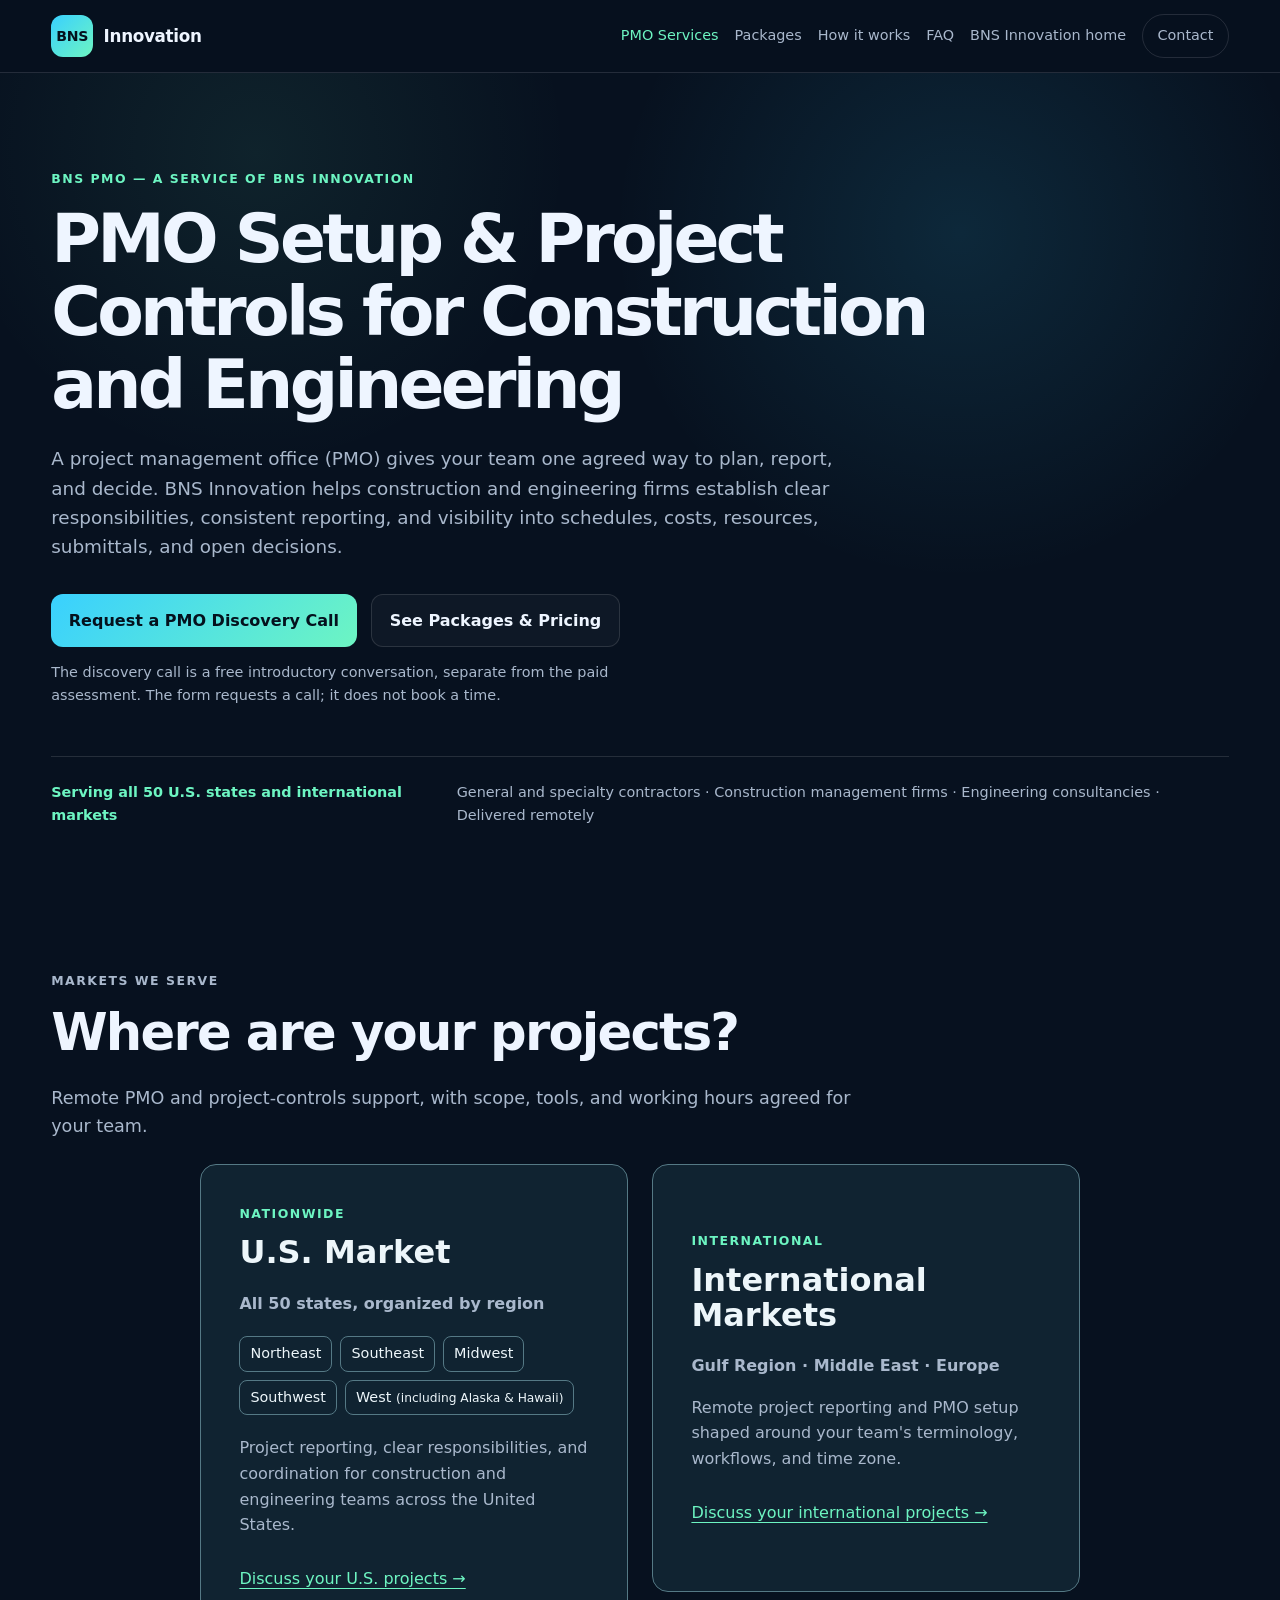
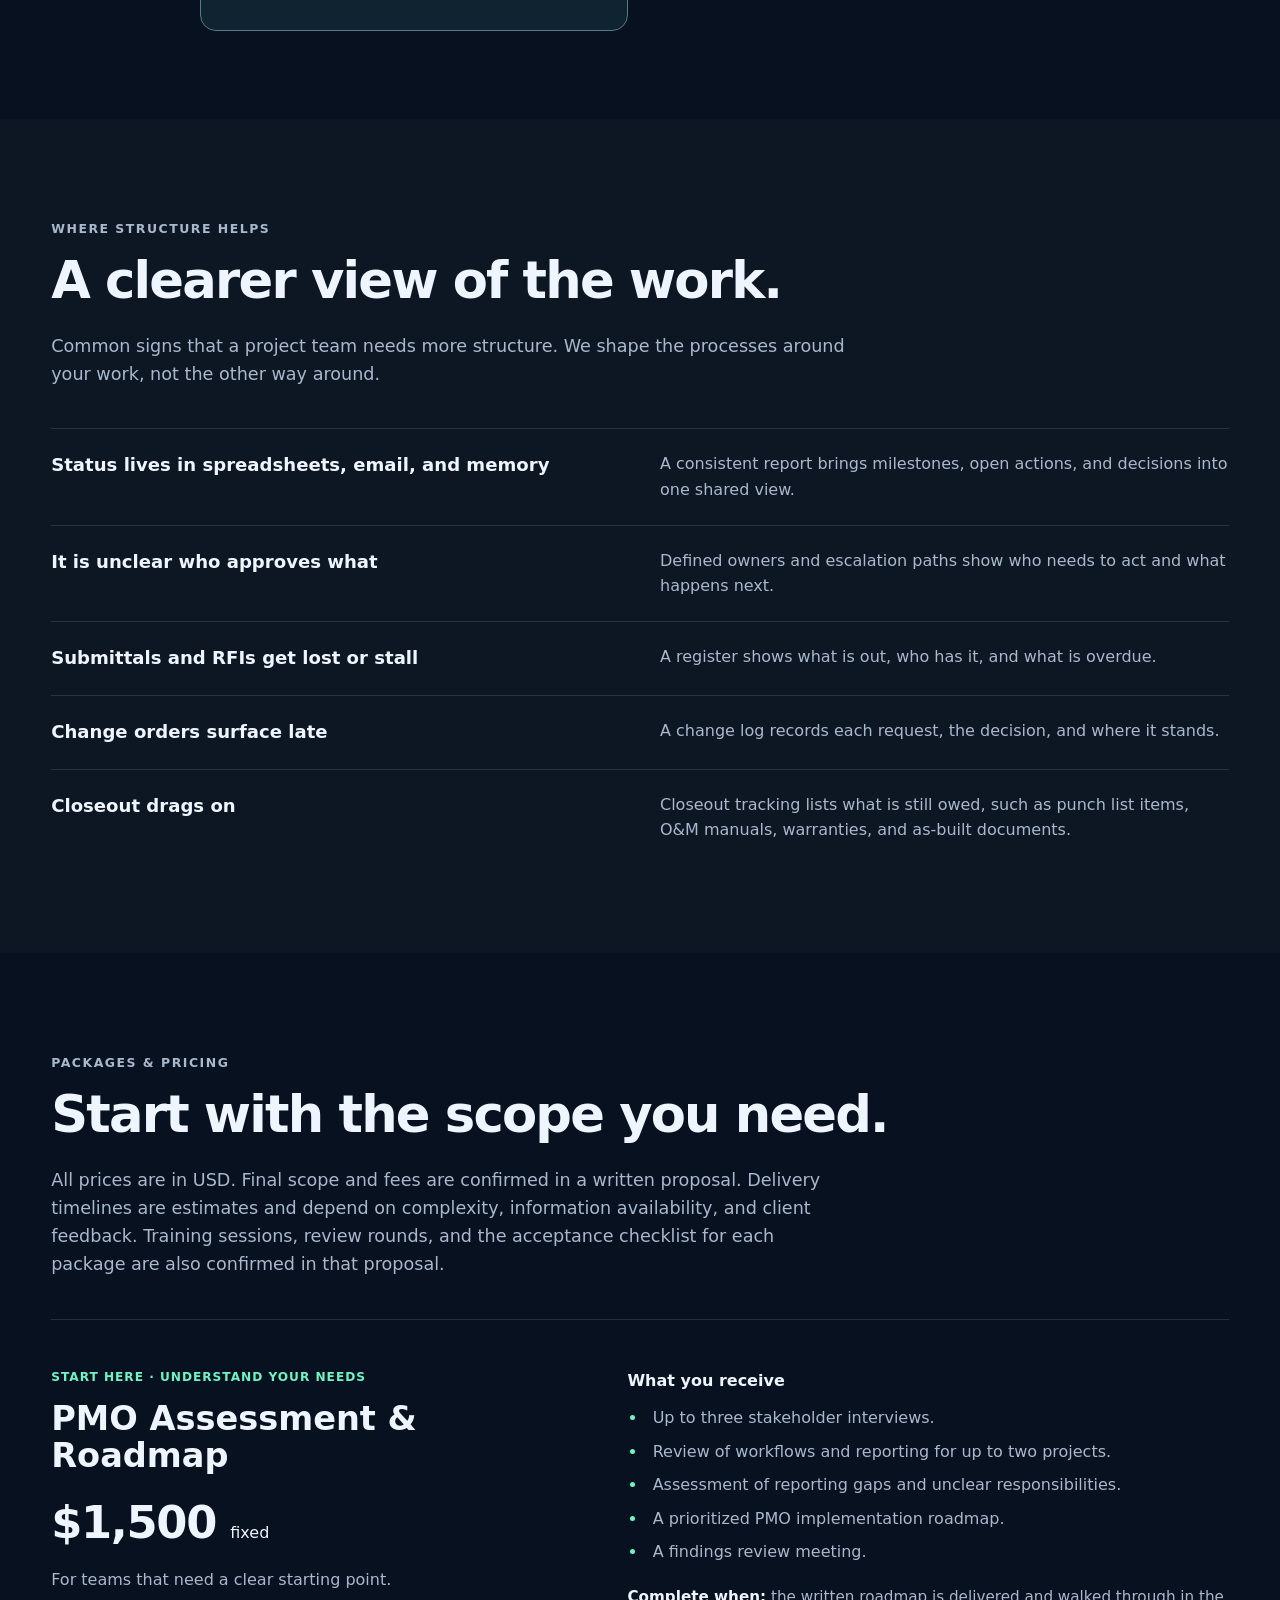
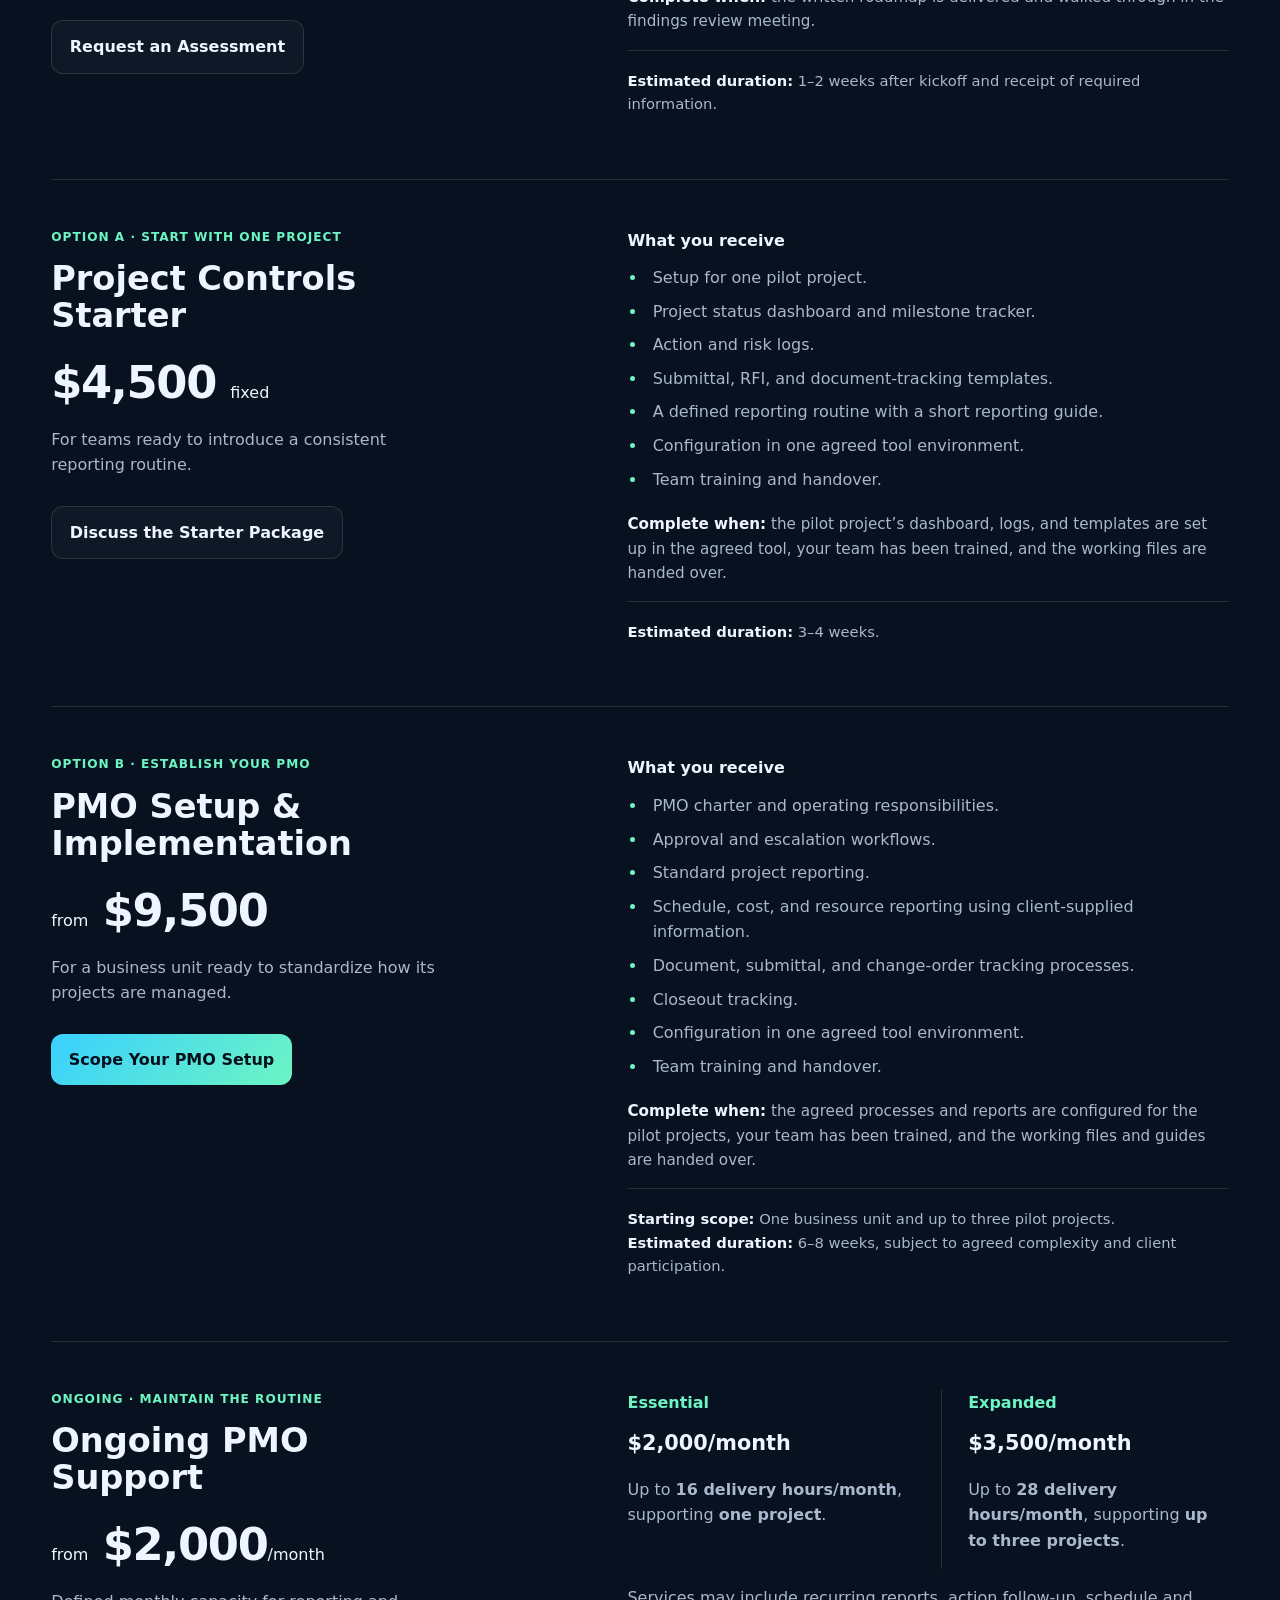
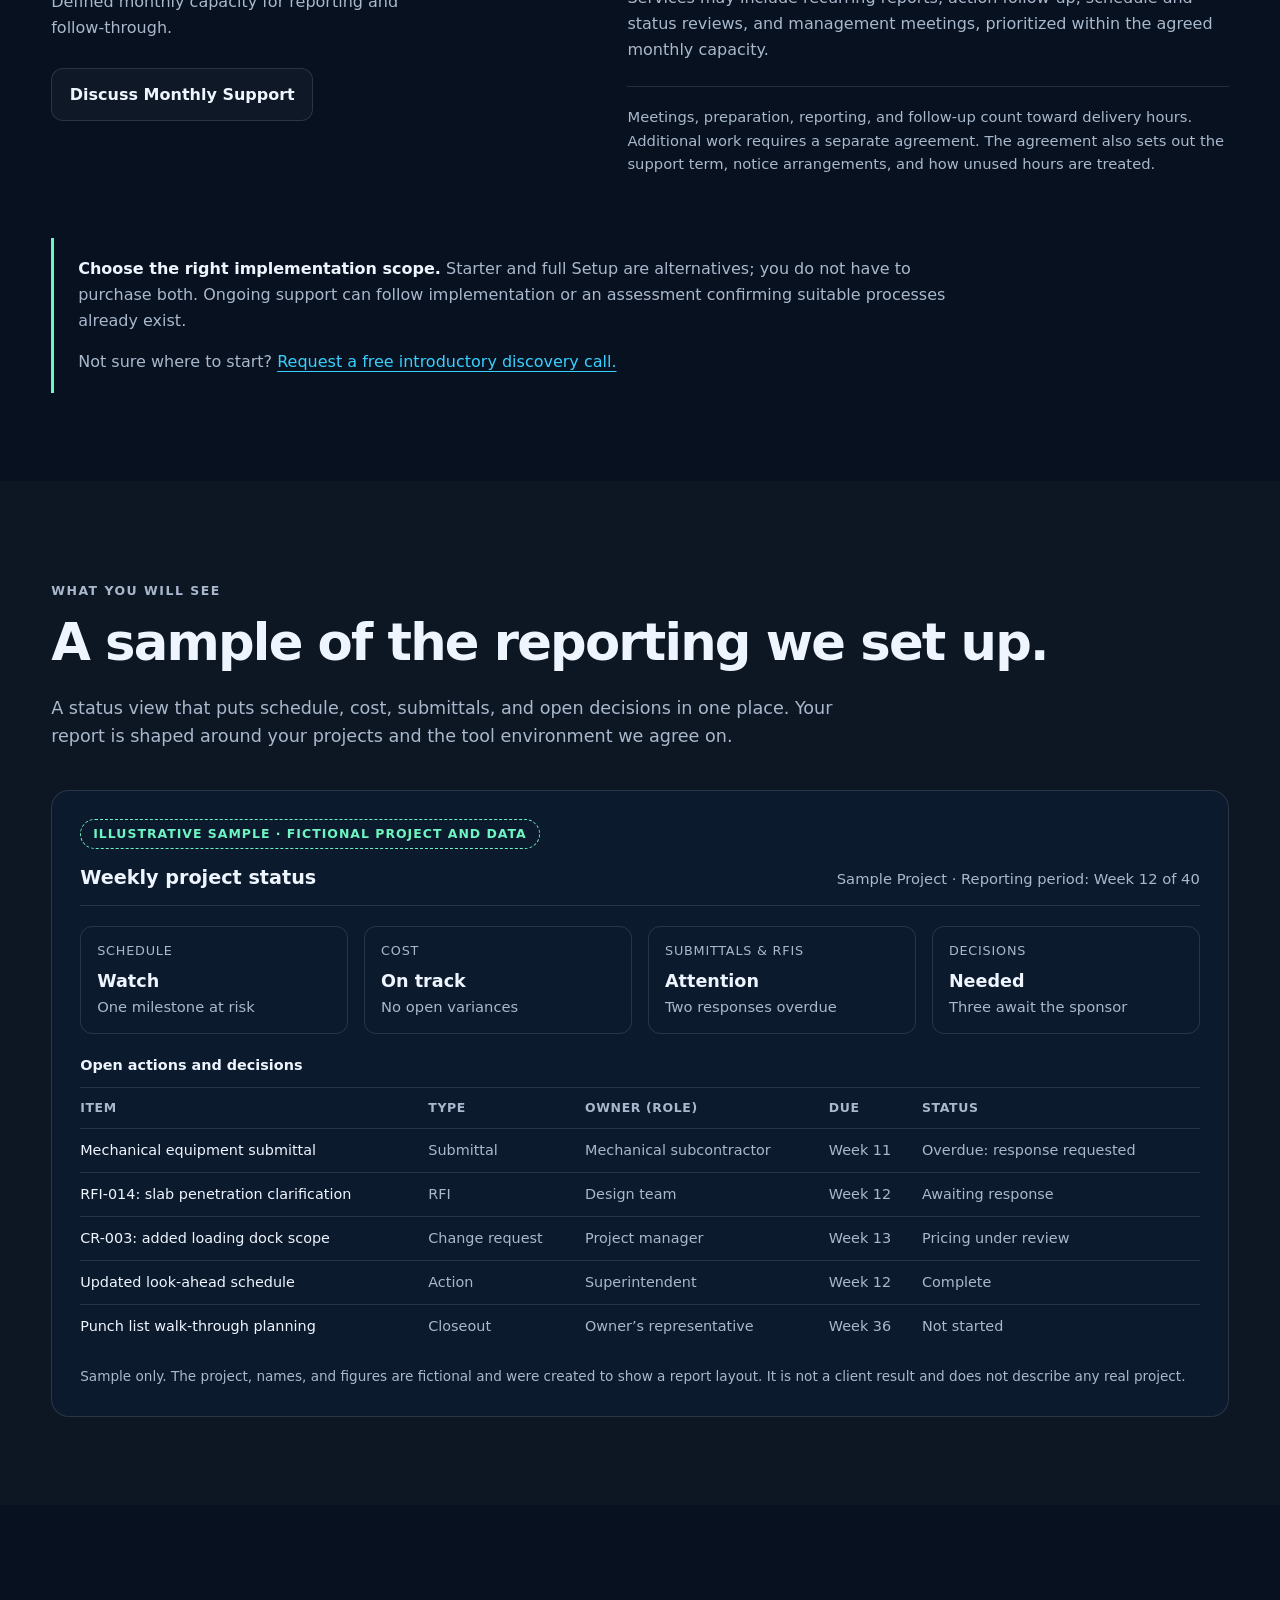
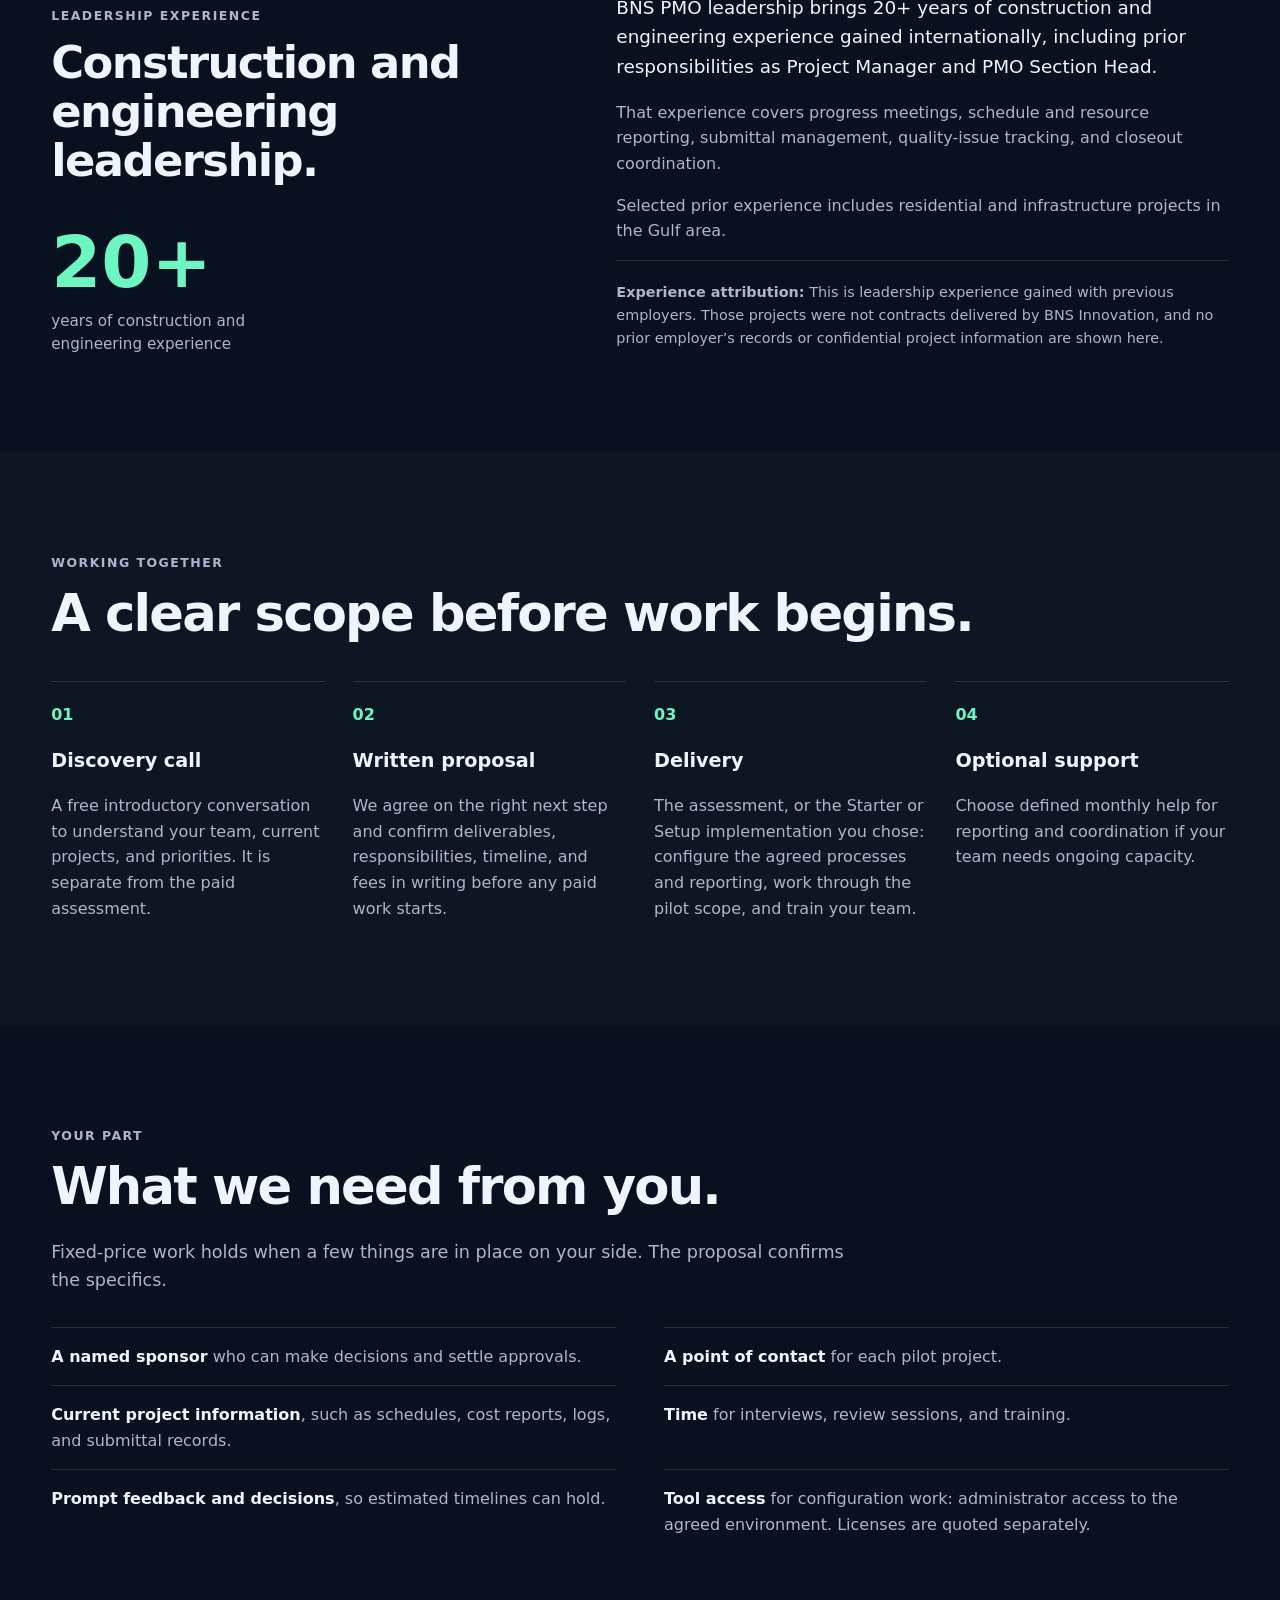
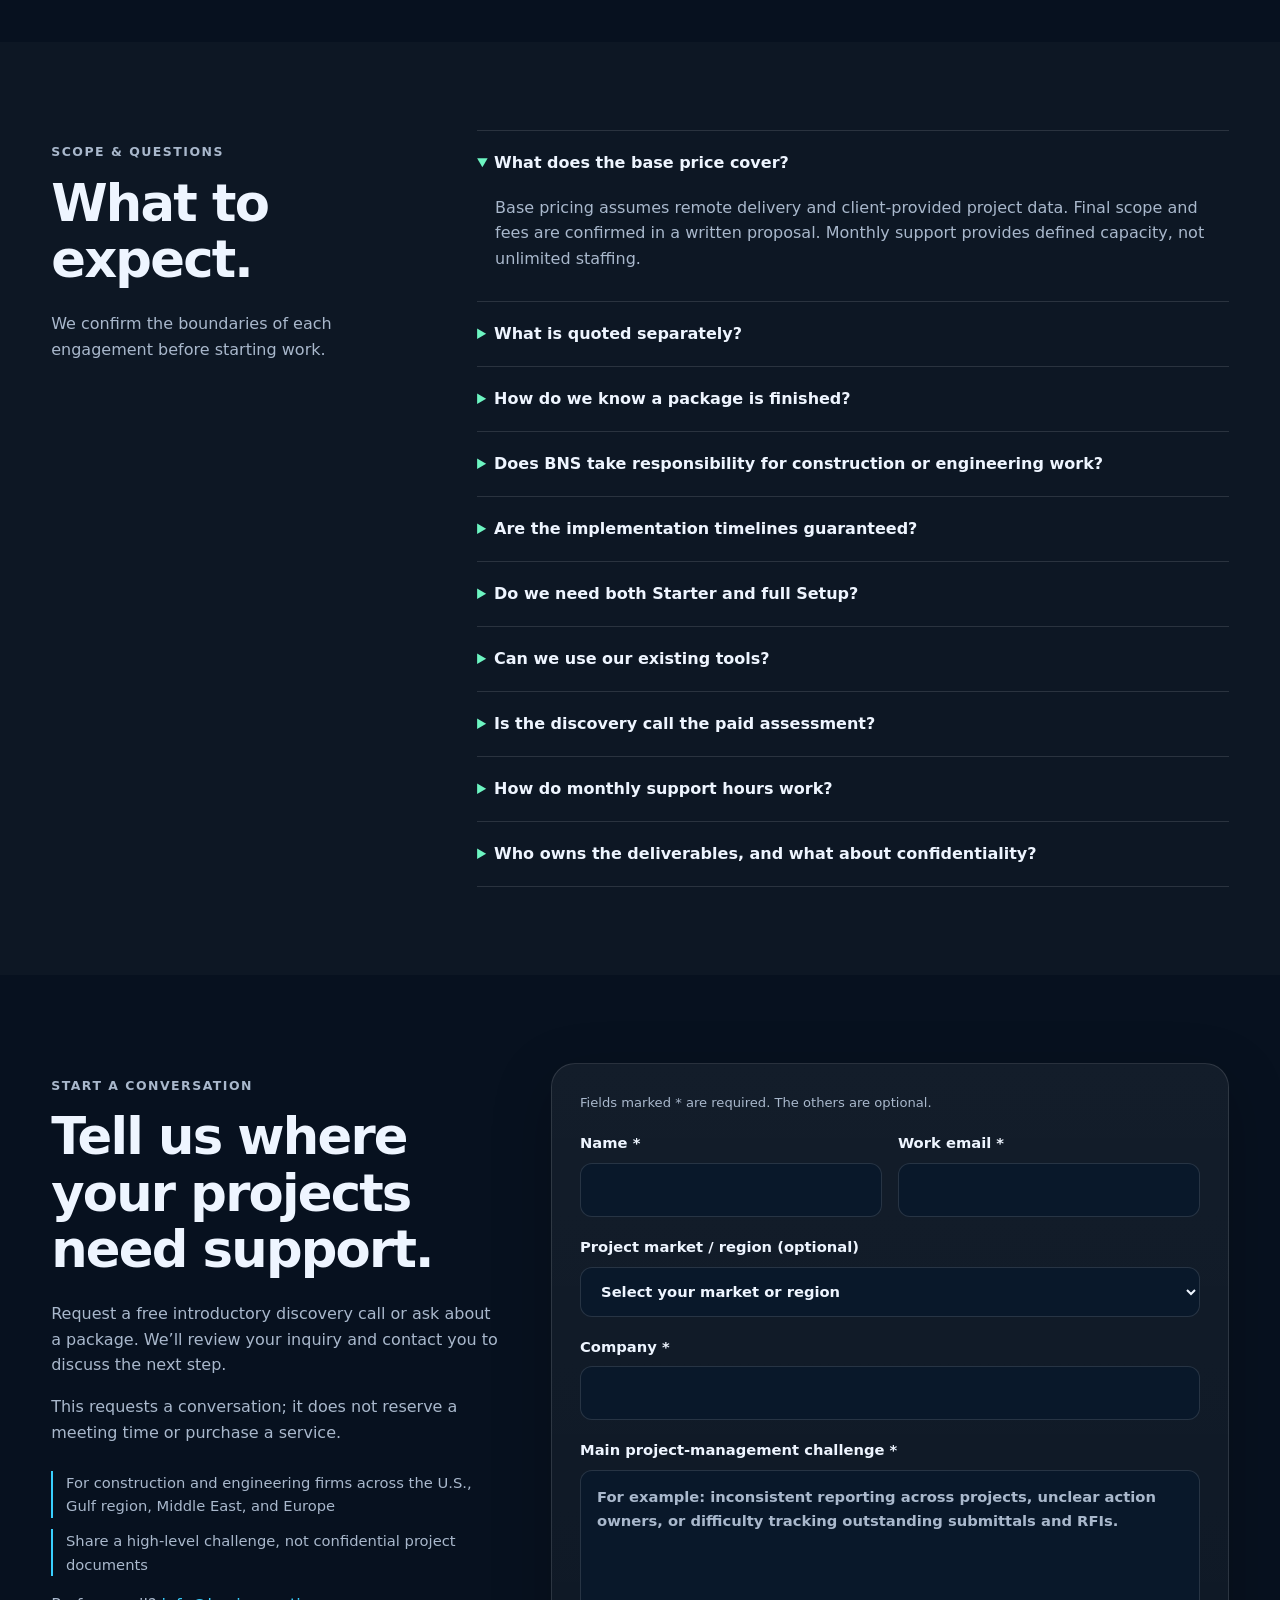
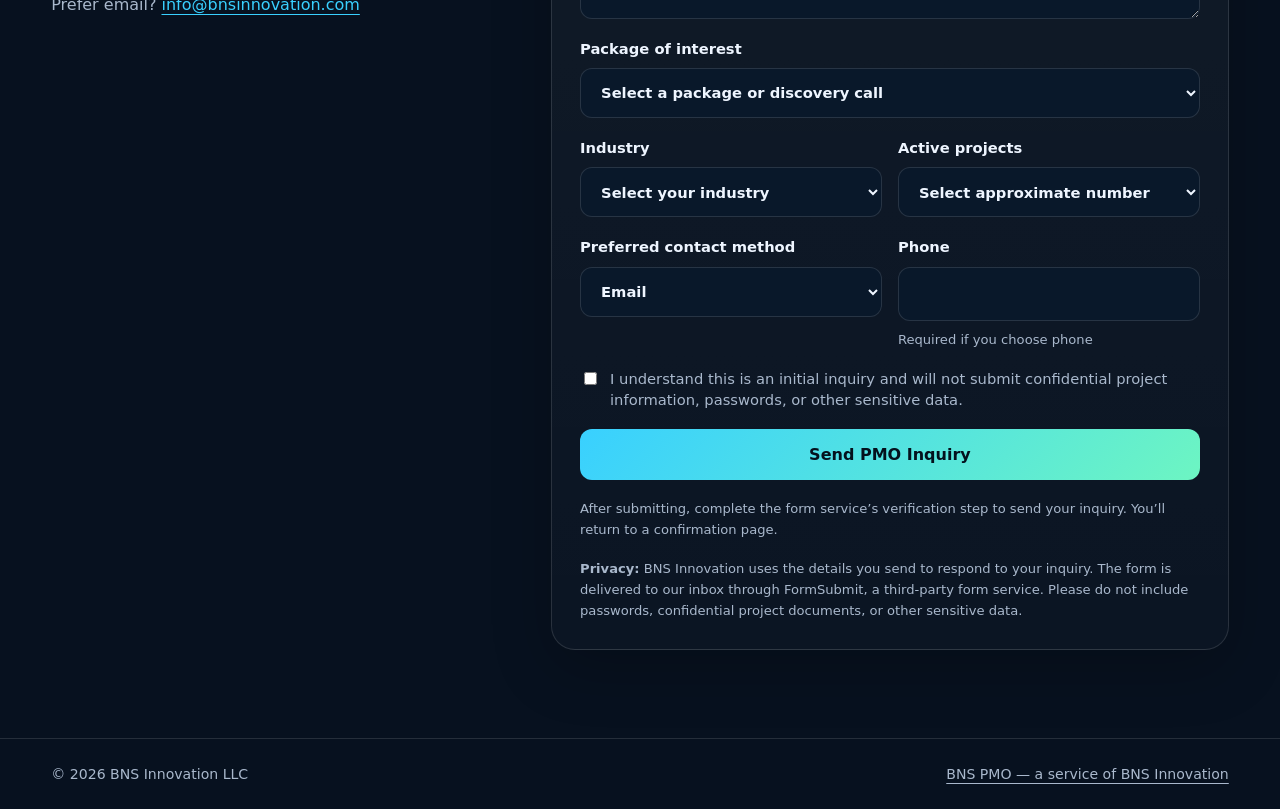
==== commit 9024e842: "Organize PMO US market by geographic region" ====
--- a/pmo/index.html
+++ b/pmo/index.html
@@ -22,6 +22,9 @@
     .market-card h3{font-size:clamp(1.4rem,2.5vw,2rem);margin:12px 0}
     .market-card p{line-height:1.6;margin:8px 0}
     .market-card .text-link{margin-top:20px;color:#6df5c2}
+    .market-regions{display:flex;flex-wrap:wrap;gap:8px;list-style:none;margin:12px 0;padding:0}
+    .market-regions li{padding:6px 10px;border:1px solid #557985;border-radius:8px;font-size:.9rem;line-height:1.5}
+    .market-regions span{font-size:.85em}
     .market-card:hover{border-color:#6df5c2}
     .market-card:focus-visible{outline:3px solid #6df5c2;outline-offset:5px}
     @media(max-width:640px){.market-grid{grid-template-columns:1fr;max-width:440px}.market-card{aspect-ratio:auto;min-height:320px}}
@@ -69,7 +72,8 @@
           <a class="market-card" href="#inquiry" data-market="United States">
             <span class="section-kicker">Nationwide</span>
             <h3>U.S. Market</h3>
-            <p><strong>All 50 states</strong></p>
+            <p><strong>All 50 states, organized by region</strong></p>
+            <ul class="market-regions" aria-label="U.S. service regions"><li>Northeast</li><li>Southeast</li><li>Midwest</li><li>Southwest</li><li>West <span>(including Alaska &amp; Hawaii)</span></li></ul>
             <p>Project reporting, clear responsibilities, and coordination for construction and engineering teams across the United States.</p>
             <span class="text-link">Discuss your U.S. projects →</span>
           </a>
@@ -314,7 +318,7 @@
             <label for="pmo-name">Name *<input id="pmo-name" type="text" name="name" autocomplete="name" maxlength="150" required /></label>
             <label for="pmo-email">Work email *<input id="pmo-email" type="email" name="email" autocomplete="email" maxlength="254" required /></label>
           </div>
-          <label for="pmo-market">Project market (optional)<select id="pmo-market" name="project_market"><option value="">Select your market</option><option value="United States">United States — all 50 states</option><option value="International">International — Gulf region, Middle East &amp; Europe</option><option value="Multiple markets">Multiple markets</option></select></label>
+          <label for="pmo-market">Project market / region (optional)<select id="pmo-market" name="project_market"><option value="">Select your market or region</option><optgroup label="U.S. Market"><option value="United States">United States — nationwide / multiple regions</option><option value="United States - Northeast">Northeast</option><option value="United States - Southeast">Southeast</option><option value="United States - Midwest">Midwest</option><option value="United States - Southwest">Southwest</option><option value="United States - West">West — including Alaska &amp; Hawaii</option></optgroup><optgroup label="International Markets"><option value="International">International — select during discovery</option><option value="International - Gulf region">Gulf region</option><option value="International - Middle East">Middle East</option><option value="International - Europe">Europe</option></optgroup><option value="Multiple markets">U.S. and international markets</option></select></label>
           <label for="pmo-company">Company *<input id="pmo-company" type="text" name="organization" autocomplete="organization" maxlength="200" required /></label>
           <label for="pmo-challenge">Main project-management challenge *<textarea id="pmo-challenge" name="challenge" rows="5" maxlength="4000" placeholder="For example: inconsistent reporting across projects, unclear action owners, or difficulty tracking outstanding submittals and RFIs." required></textarea></label>
           <label for="pmo-package">Package of interest<select id="pmo-package" name="package_interest">
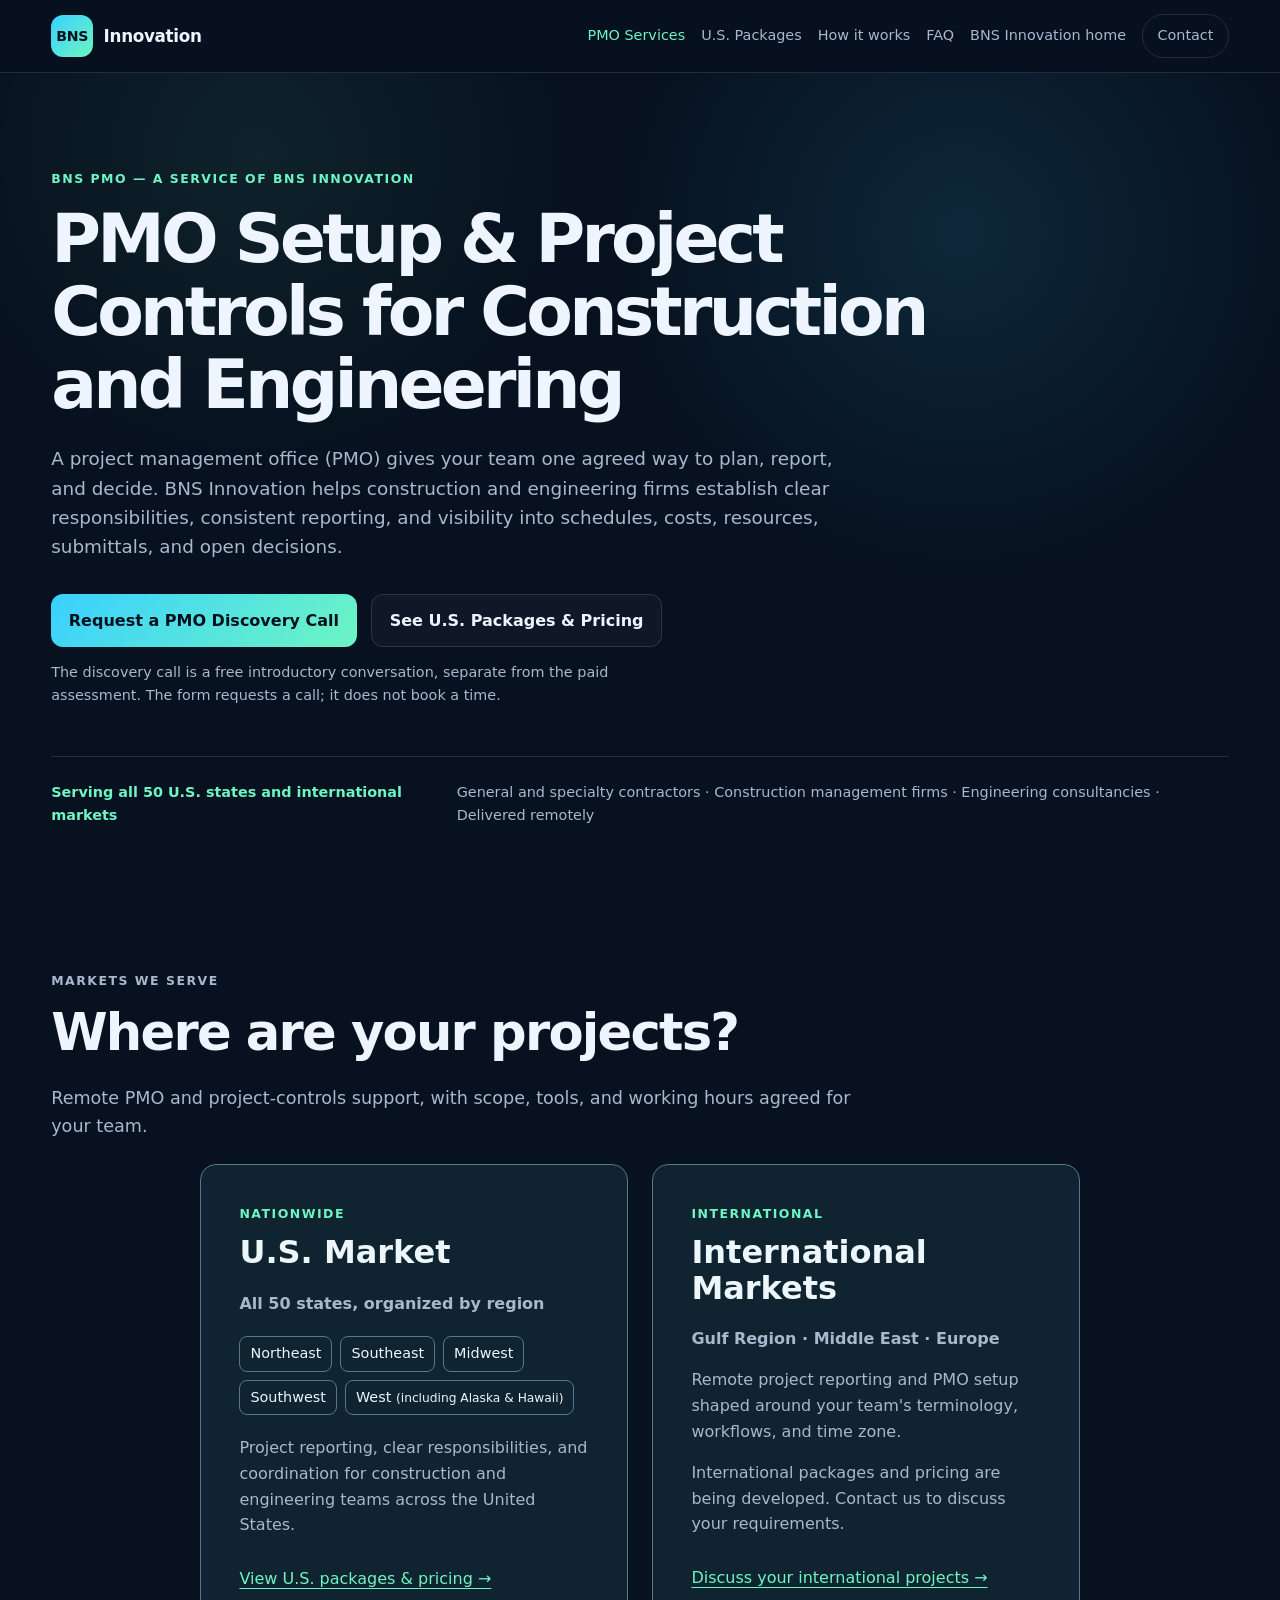
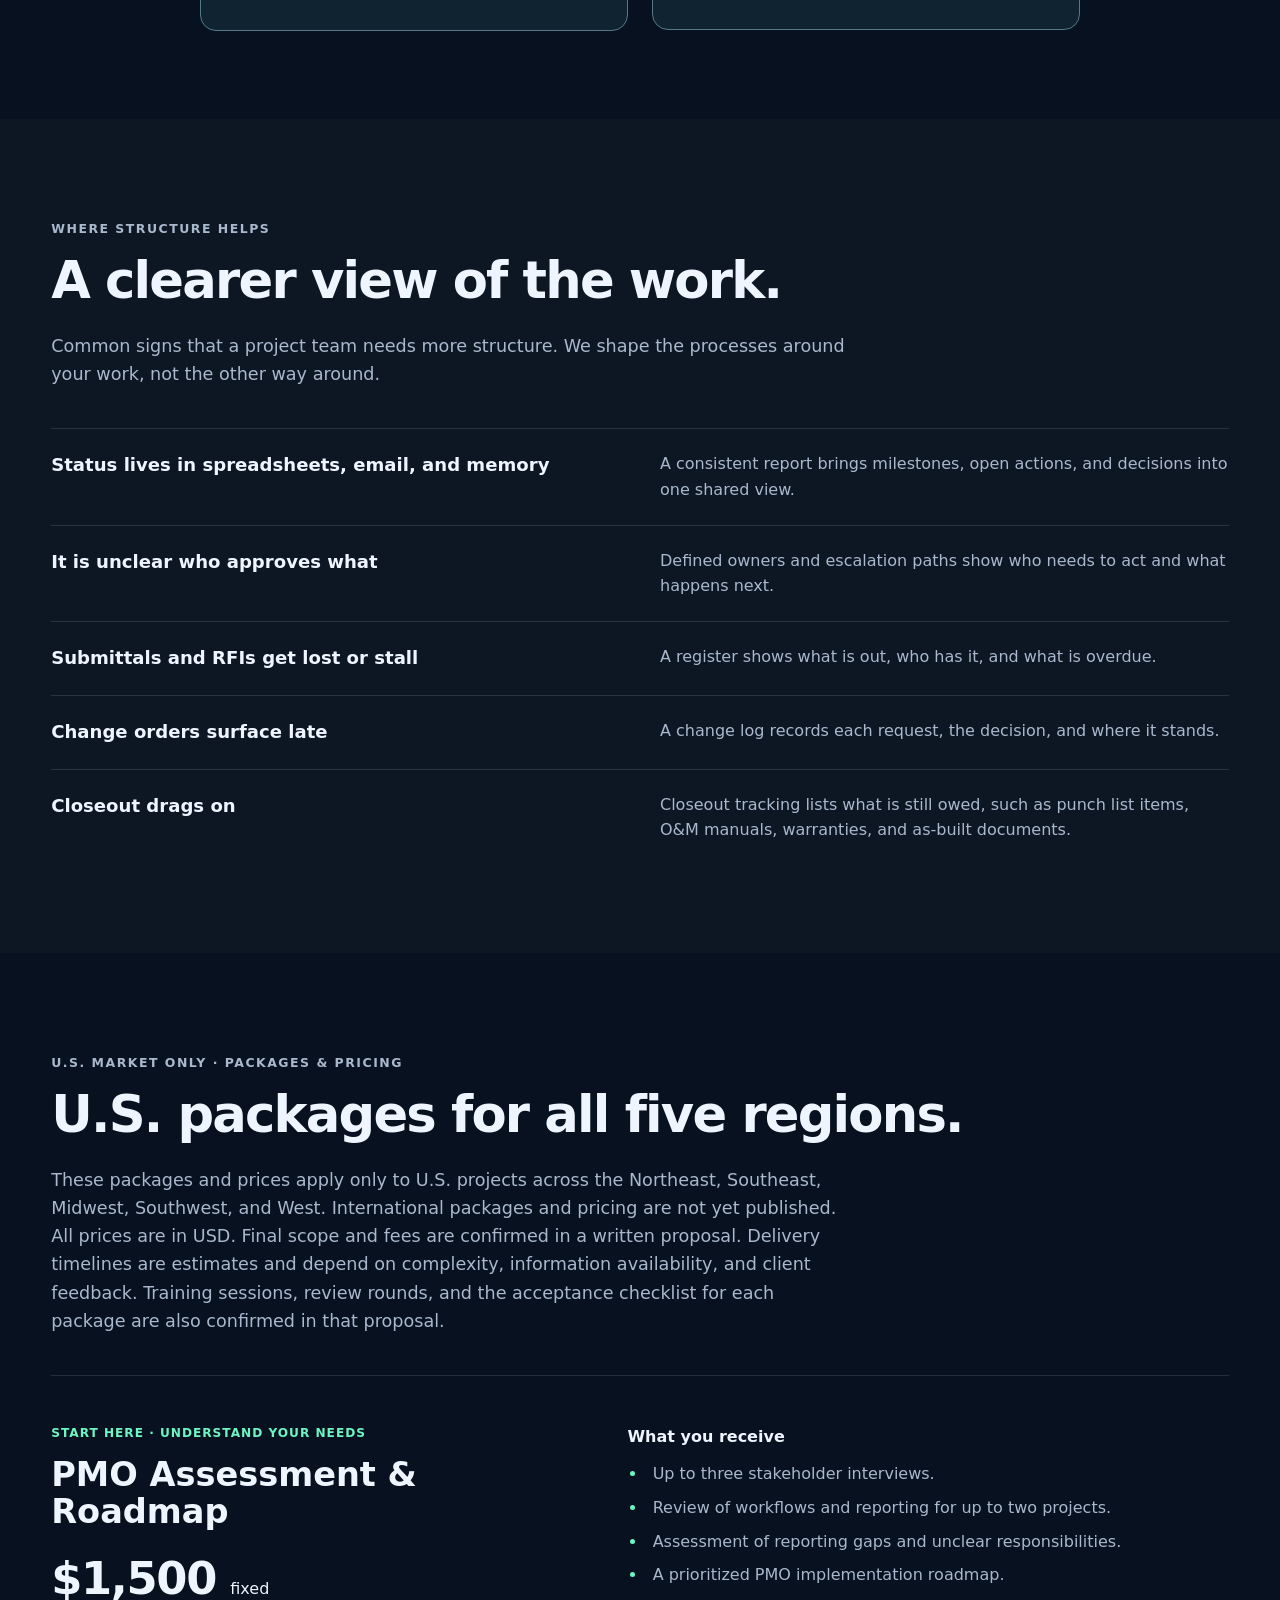
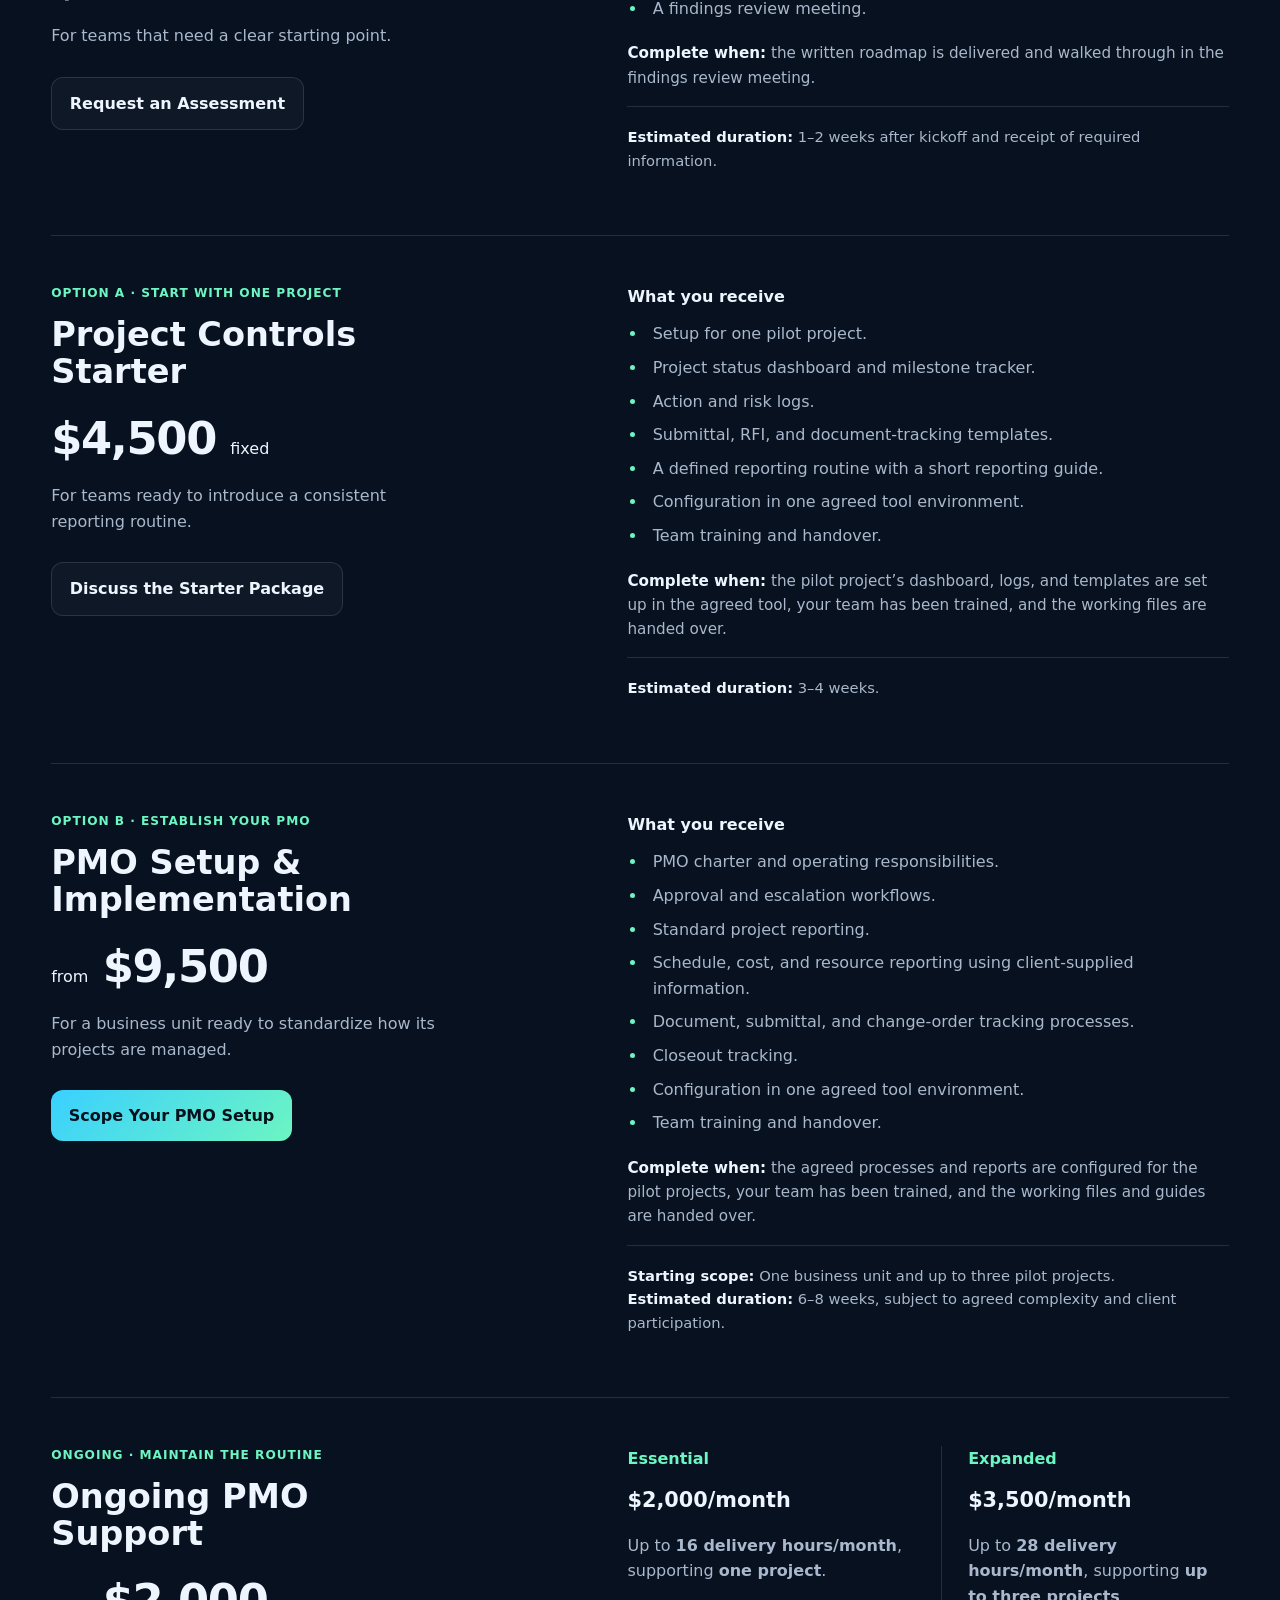
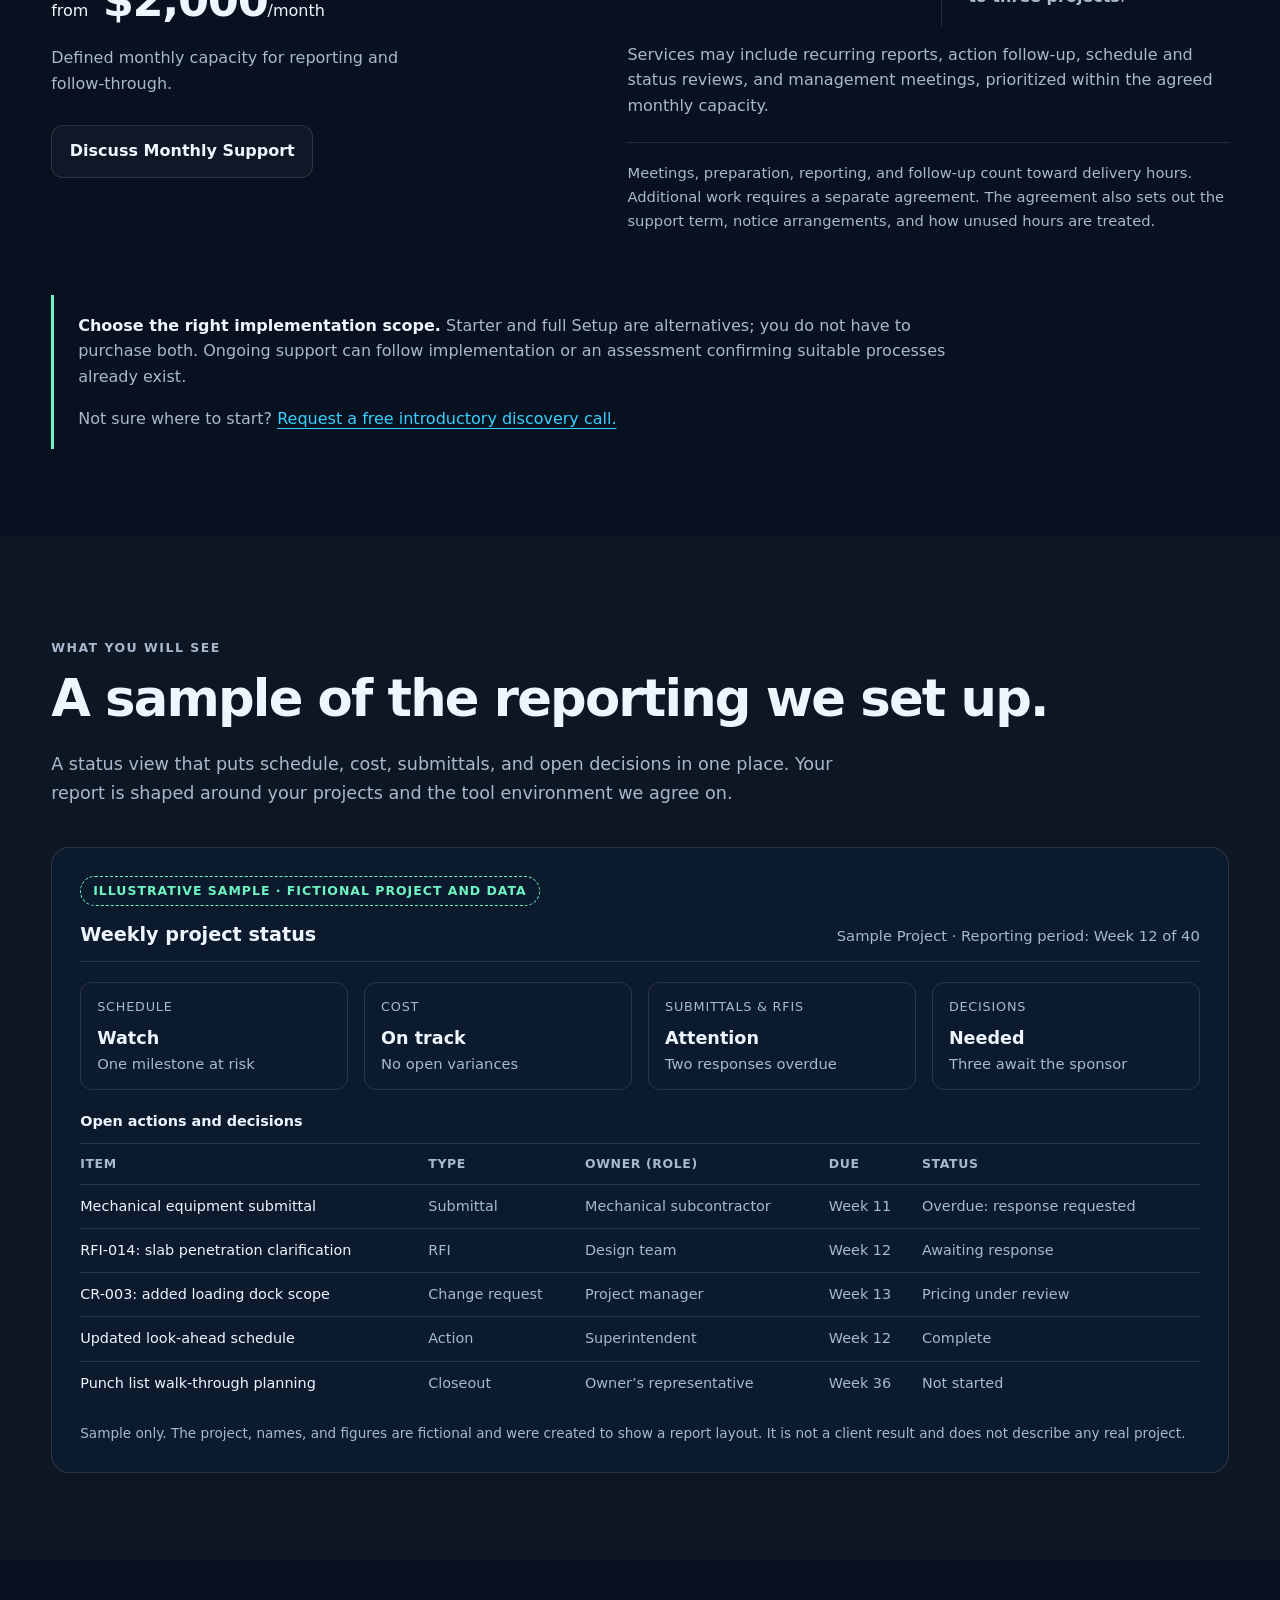
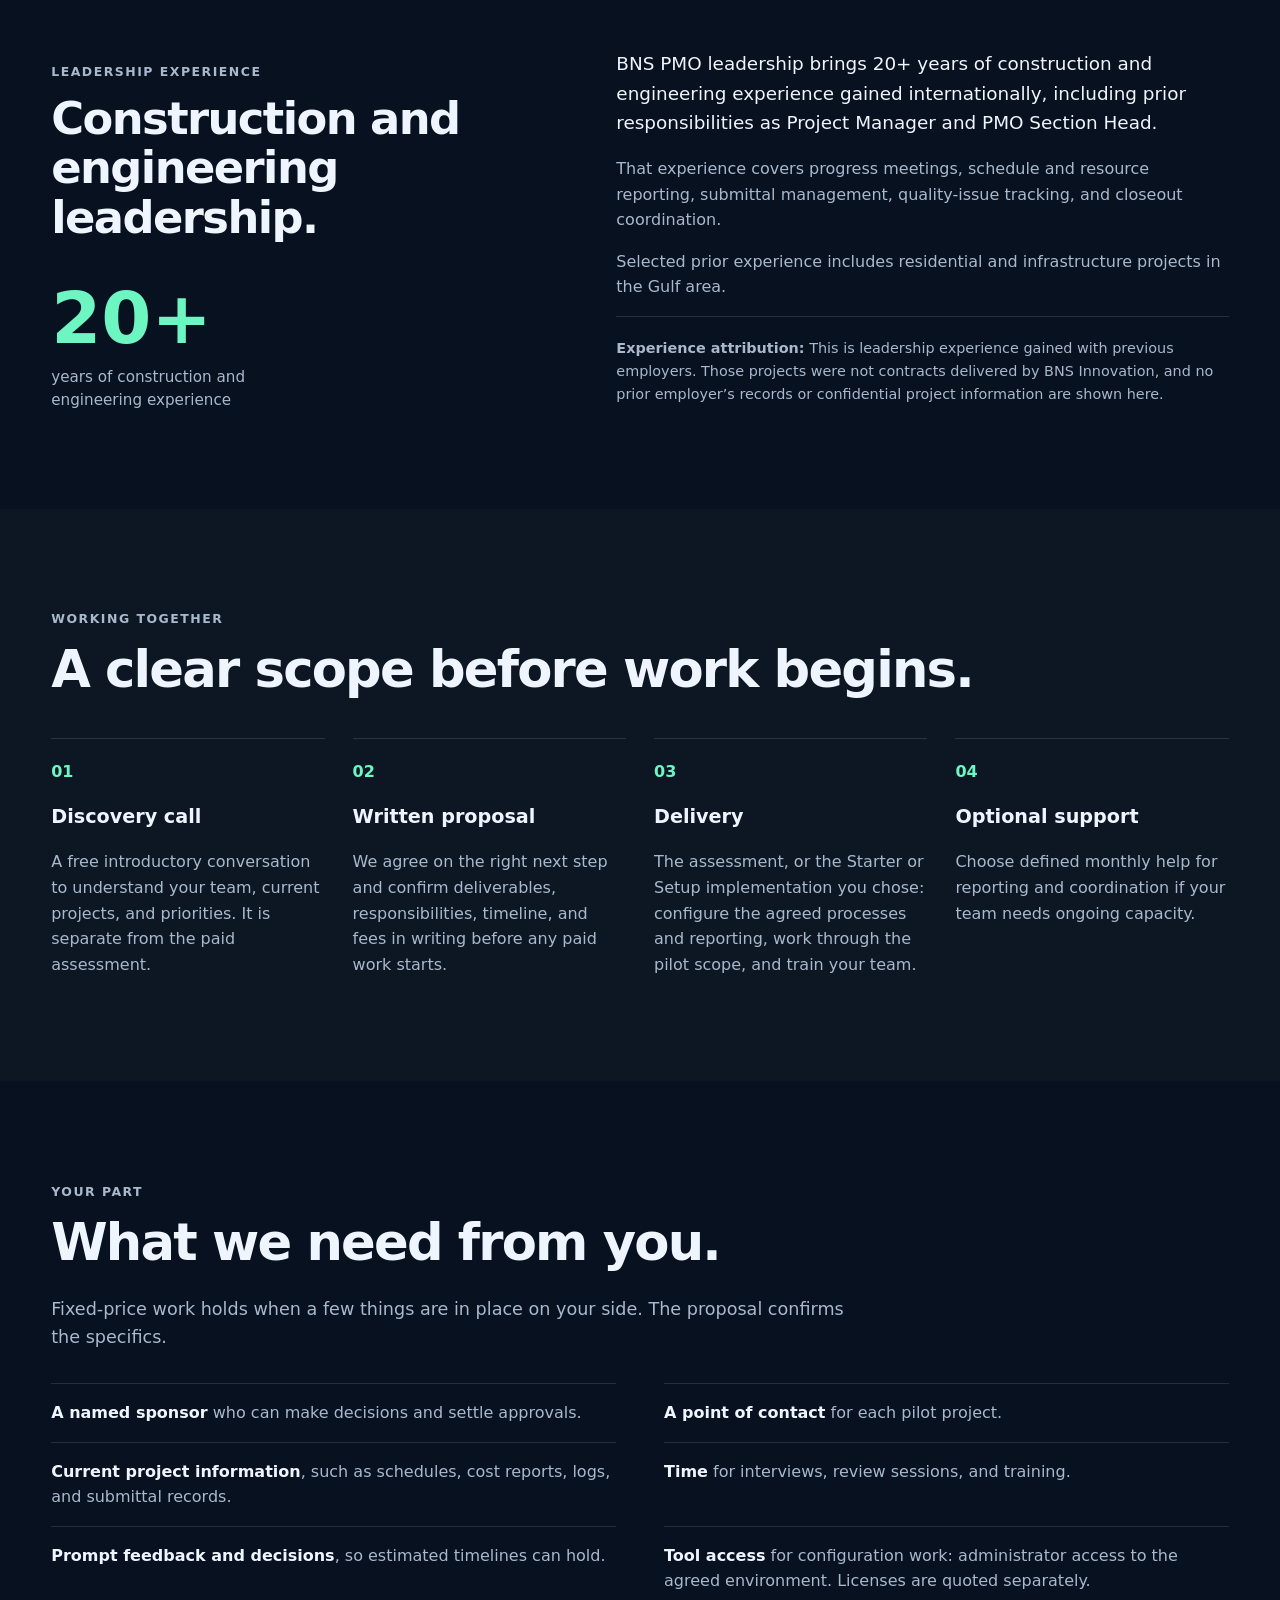
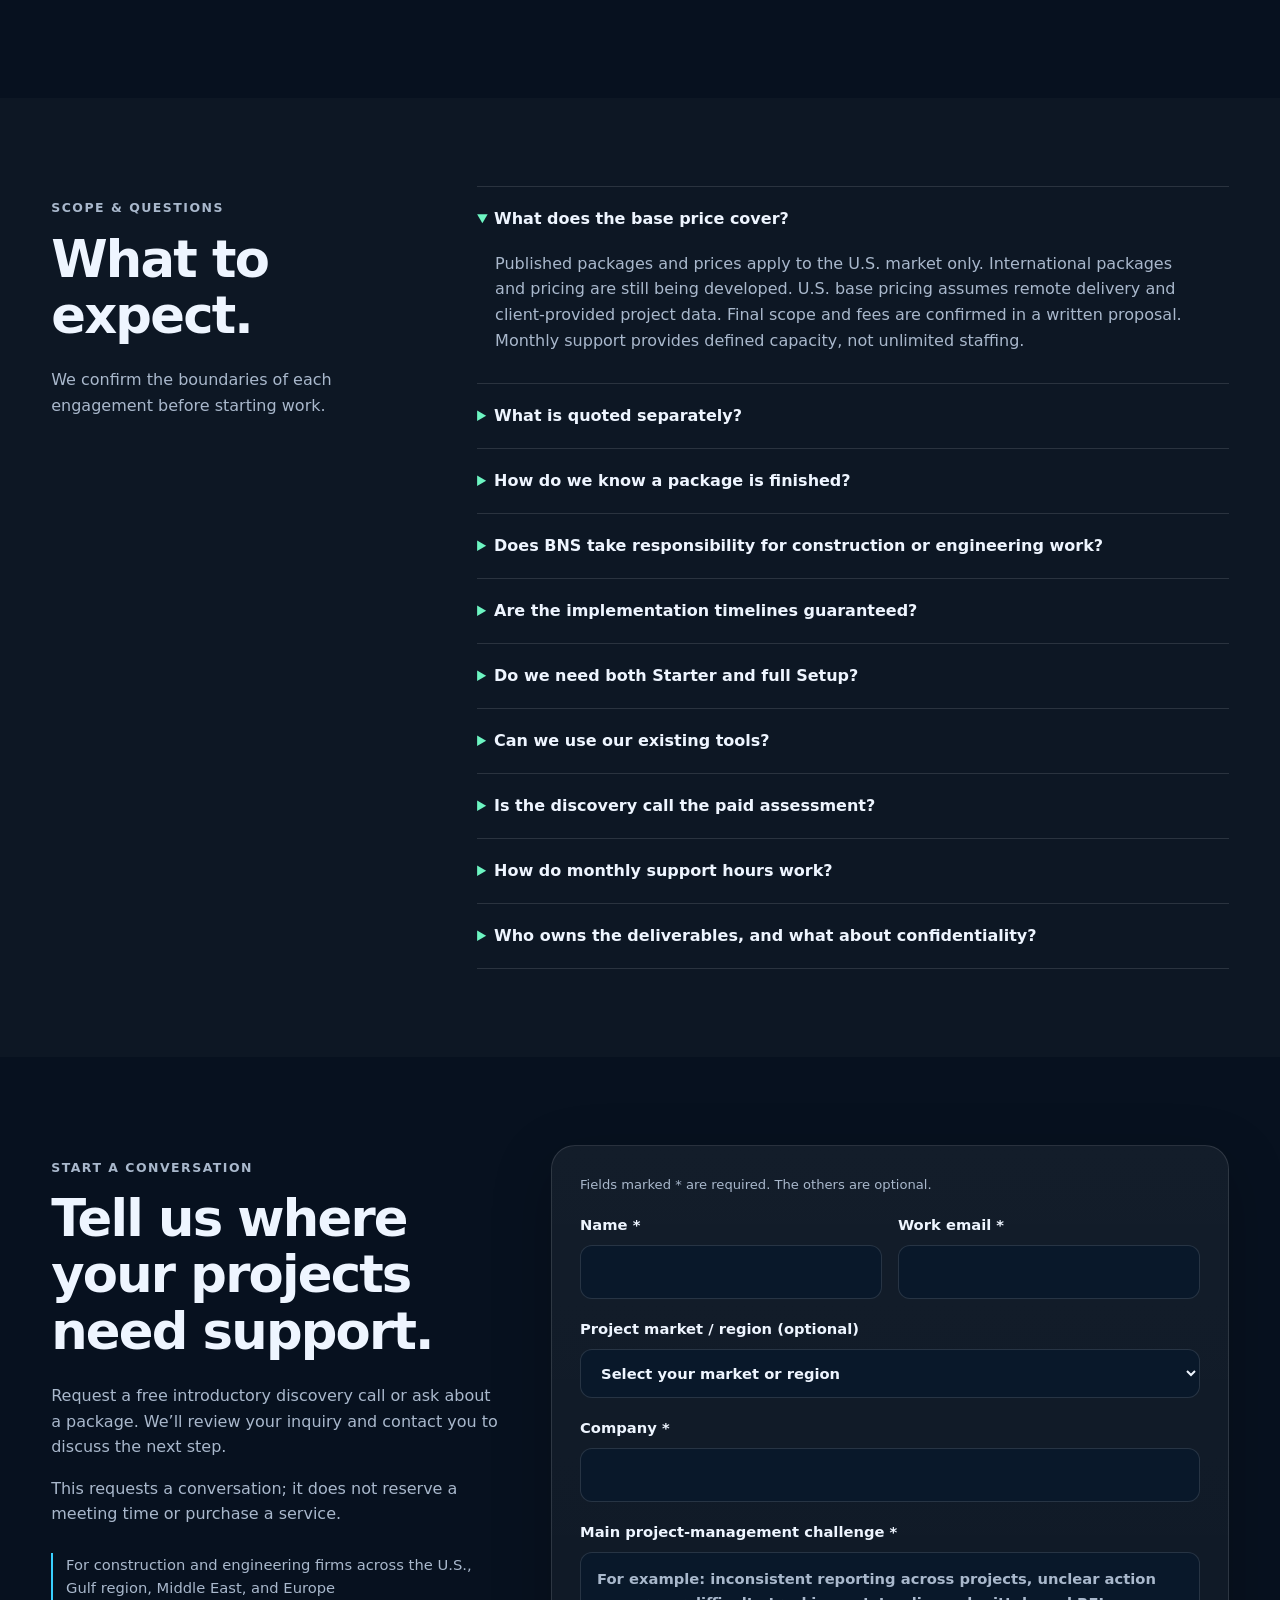
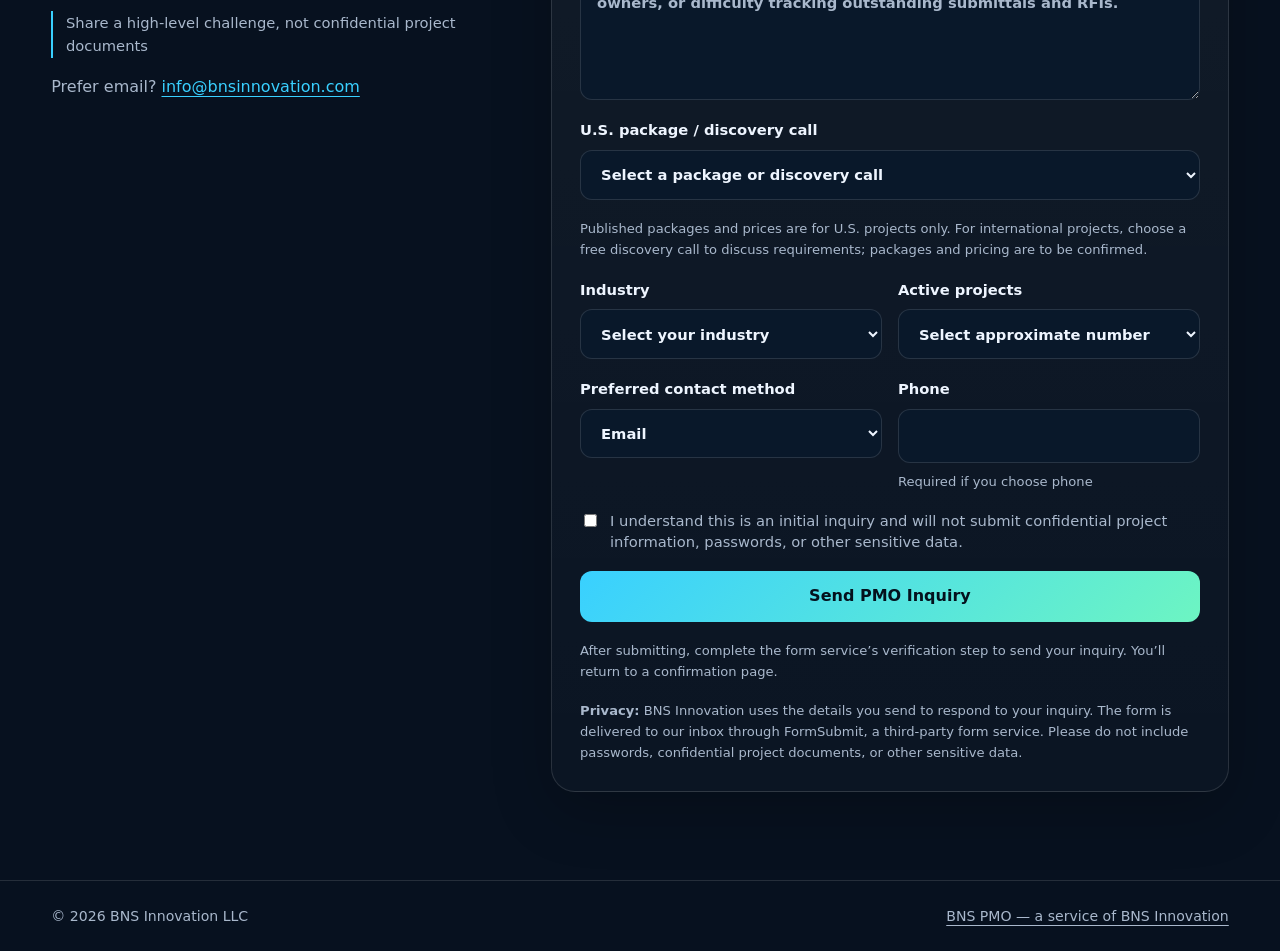
==== commit d2f920ab: "Restrict published PMO packages and pricing to US market" ====
--- a/pmo/index.html
+++ b/pmo/index.html
@@ -4,7 +4,7 @@
   <meta charset="UTF-8" />
   <meta name="viewport" content="width=device-width, initial-scale=1.0" />
   <title>U.S. &amp; International Construction PMO Services | BNS Innovation</title>
-  <meta name="description" content="PMO setup and project controls for U.S. and international construction and engineering firms. Fixed-price assessment, setup, and monthly support from BNS Innovation." />
+  <meta name="description" content="PMO setup and project controls for U.S. and international construction and engineering firms. Published U.S. packages; international scope and pricing to be confirmed." />
   <link rel="canonical" href="https://bnsinnovation.com/pmo/" />
   <link rel="icon" href="data:image/svg+xml,%3Csvg xmlns='http://www.w3.org/2000/svg' viewBox='0 0 64 64'%3E%3Cdefs%3E%3ClinearGradient id='g' x1='0' y1='0' x2='1' y2='1'%3E%3Cstop offset='0' stop-color='%2339d0ff'/%3E%3Cstop offset='1' stop-color='%236df5c2'/%3E%3C/linearGradient%3E%3C/defs%3E%3Crect width='64' height='64' rx='14' fill='url(%23g)'/%3E%3Ctext x='32' y='40' font-family='Arial' font-weight='800' font-size='22' text-anchor='middle' fill='%2304111d'%3EBNS%3C/text%3E%3C/svg%3E" />
   <meta property="og:title" content="BNS PMO | Construction &amp; Engineering Project Controls" />
@@ -38,7 +38,7 @@
       <button class="nav-toggle" type="button" aria-expanded="false" aria-controls="primary-nav">Menu</button>
       <nav id="primary-nav" class="nav" aria-label="Main navigation">
         <a href="./" aria-current="page">PMO Services</a>
-        <a href="#packages">Packages</a>
+        <a href="#packages">U.S. Packages</a>
         <a href="#process">How it works</a>
         <a href="#faq">FAQ</a>
         <a href="../">BNS Innovation home</a>
@@ -55,7 +55,7 @@
         <p class="hero-copy">A project management office (PMO) gives your team one agreed way to plan, report, and decide. BNS Innovation helps construction and engineering firms establish clear responsibilities, consistent reporting, and visibility into schedules, costs, resources, submittals, and open decisions.</p>
         <div class="hero-actions">
           <a class="button primary" href="?package=discovery#inquiry" data-package="discovery">Request a PMO Discovery Call</a>
-          <a class="button secondary" href="#packages">See Packages &amp; Pricing</a>
+          <a class="button secondary" href="#packages">See U.S. Packages &amp; Pricing</a>
         </div>
         <p class="hero-note">The discovery call is a free introductory conversation, separate from the paid assessment. The form requests a call; it does not book a time.</p>
         <div class="audience-line"><span>Serving all 50 U.S. states and international markets</span><p>General and specialty contractors · Construction management firms · Engineering consultancies · Delivered remotely</p></div>
@@ -69,19 +69,20 @@
         <h2 id="markets-title">Where are your projects?</h2>
         <p class="section-intro">Remote PMO and project-controls support, with scope, tools, and working hours agreed for your team.</p>
         <div class="market-grid">
-          <a class="market-card" href="#inquiry" data-market="United States">
+          <a class="market-card" href="#packages" data-market="United States">
             <span class="section-kicker">Nationwide</span>
             <h3>U.S. Market</h3>
             <p><strong>All 50 states, organized by region</strong></p>
             <ul class="market-regions" aria-label="U.S. service regions"><li>Northeast</li><li>Southeast</li><li>Midwest</li><li>Southwest</li><li>West <span>(including Alaska &amp; Hawaii)</span></li></ul>
             <p>Project reporting, clear responsibilities, and coordination for construction and engineering teams across the United States.</p>
-            <span class="text-link">Discuss your U.S. projects →</span>
+            <span class="text-link">View U.S. packages &amp; pricing →</span>
           </a>
           <a class="market-card" href="#inquiry" data-market="International">
             <span class="section-kicker">International</span>
             <h3>International Markets</h3>
             <p><strong>Gulf Region · Middle East · Europe</strong></p>
             <p>Remote project reporting and PMO setup shaped around your team's terminology, workflows, and time zone.</p>
+            <p>International packages and pricing are being developed. Contact us to discuss your requirements.</p>
             <span class="text-link">Discuss your international projects →</span>
           </a>
         </div>
@@ -105,9 +106,9 @@
 
     <section id="packages" class="section" aria-labelledby="packages-title">
       <div class="container">
-        <p class="section-kicker">Packages &amp; pricing</p>
-        <h2 id="packages-title">Start with the scope you need.</h2>
-        <p class="section-intro">All prices are in USD. Final scope and fees are confirmed in a written proposal. Delivery timelines are estimates and depend on complexity, information availability, and client feedback. Training sessions, review rounds, and the acceptance checklist for each package are also confirmed in that proposal.</p>
+        <p class="section-kicker">U.S. market only · Packages &amp; pricing</p>
+        <h2 id="packages-title">U.S. packages for all five regions.</h2>
+        <p class="section-intro">These packages and prices apply only to U.S. projects across the Northeast, Southeast, Midwest, Southwest, and West. International packages and pricing are not yet published. All prices are in USD. Final scope and fees are confirmed in a written proposal. Delivery timelines are estimates and depend on complexity, information availability, and client feedback. Training sessions, review rounds, and the acceptance checklist for each package are also confirmed in that proposal.</p>
 
         <article class="package-row" aria-labelledby="assessment-title">
           <div class="package-summary">
@@ -282,15 +283,15 @@
       <div class="container faq-layout">
         <div><p class="section-kicker">Scope &amp; questions</p><h2 id="faq-title">What to expect.</h2><p>We confirm the boundaries of each engagement before starting work.</p></div>
         <div class="faq-list">
-          <details open><summary>What does the base price cover?</summary><div><p>Base pricing assumes remote delivery and client-provided project data. Final scope and fees are confirmed in a written proposal. Monthly support provides defined capacity, not unlimited staffing.</p></div></details>
+          <details open><summary>What does the base price cover?</summary><div><p>Published packages and prices apply to the U.S. market only. International packages and pricing are still being developed. U.S. base pricing assumes remote delivery and client-provided project data. Final scope and fees are confirmed in a written proposal. Monthly support provides defined capacity, not unlimited staffing.</p></div></details>
           <details><summary>What is quoted separately?</summary><div><p>Software licenses, site visits, major data cleanup, custom integrations, and detailed schedule creation are quoted separately.</p></div></details>
           <details><summary>How do we know a package is finished?</summary><div><p>Each package above states what “complete” means. The written proposal confirms the deliverables, training sessions, review rounds, and acceptance checklist before work begins.</p></div></details>
           <details><summary>Does BNS take responsibility for construction or engineering work?</summary><div><p>These packages establish the agreed management processes. Engineering design, construction supervision, and site-safety responsibility are outside these packages. BNS does not provide legal, contract-claims, accounting, or tax advice, and does not audit or verify the data you supply. Reports reflect the information you provide.</p></div></details>
           <details><summary>Are the implementation timelines guaranteed?</summary><div><p>No. Timelines are estimates and depend on the agreed scope, information availability, and client feedback. We confirm the delivery plan together.</p></div></details>
           <details><summary>Do we need both Starter and full Setup?</summary><div><p>No. They are alternative implementation scopes. Starter focuses on one pilot project. Full Setup establishes the agreed PMO processes within one business unit and up to three pilot projects at the starting scope.</p></div></details>
           <details><summary>Can we use our existing tools?</summary><div><p>We review your current tools during scoping. PMO Setup includes configuration in one agreed tool environment. We confirm suitability and any separate licensing, integration, or cleanup work before implementation.</p></div></details>
-          <details><summary>Is the discovery call the paid assessment?</summary><div><p>No. The introductory discovery call is free. The $1,500 assessment is a separate engagement with interviews, project reviews, a roadmap, and a findings meeting. Submitting an inquiry does not purchase a package or confirm a meeting time.</p></div></details>
-          <details><summary>How do monthly support hours work?</summary><div><p>Essential includes up to 16 delivery hours per month for one project. Expanded includes up to 28 hours per month for up to three projects. Meetings, preparation, reporting, and follow-up all count toward those hours. Work is prioritized within that capacity; additional work requires a separate agreement. The agreement also sets out the support term, notice arrangements, and how unused hours are treated.</p></div></details>
+          <details><summary>Is the discovery call the paid assessment?</summary><div><p>No. The introductory discovery call is free. The U.S. $1,500 assessment is a separate engagement with interviews, project reviews, a roadmap, and a findings meeting. Submitting an inquiry does not purchase a package or confirm a meeting time.</p></div></details>
+          <details><summary>How do monthly support hours work?</summary><div><p>For U.S. projects, Essential includes up to 16 delivery hours per month for one project. Expanded includes up to 28 hours per month for up to three projects. Meetings, preparation, reporting, and follow-up all count toward those hours. Work is prioritized within that capacity; additional work requires a separate agreement. The agreement also sets out the support term, notice arrangements, and how unused hours are treated.</p></div></details>
           <details><summary>Who owns the deliverables, and what about confidentiality?</summary><div><p>Rights to client-specific outputs, reusable BNS templates, and any third-party materials are confirmed in the written proposal. If you need a confidentiality agreement, raise it during scoping and we will review it. Please do not send confidential project documents through the website form.</p></div></details>
         </div>
       </div>
@@ -321,16 +322,17 @@
           <label for="pmo-market">Project market / region (optional)<select id="pmo-market" name="project_market"><option value="">Select your market or region</option><optgroup label="U.S. Market"><option value="United States">United States — nationwide / multiple regions</option><option value="United States - Northeast">Northeast</option><option value="United States - Southeast">Southeast</option><option value="United States - Midwest">Midwest</option><option value="United States - Southwest">Southwest</option><option value="United States - West">West — including Alaska &amp; Hawaii</option></optgroup><optgroup label="International Markets"><option value="International">International — select during discovery</option><option value="International - Gulf region">Gulf region</option><option value="International - Middle East">Middle East</option><option value="International - Europe">Europe</option></optgroup><option value="Multiple markets">U.S. and international markets</option></select></label>
           <label for="pmo-company">Company *<input id="pmo-company" type="text" name="organization" autocomplete="organization" maxlength="200" required /></label>
           <label for="pmo-challenge">Main project-management challenge *<textarea id="pmo-challenge" name="challenge" rows="5" maxlength="4000" placeholder="For example: inconsistent reporting across projects, unclear action owners, or difficulty tracking outstanding submittals and RFIs." required></textarea></label>
-          <label for="pmo-package">Package of interest<select id="pmo-package" name="package_interest">
+          <label for="pmo-package">U.S. package / discovery call<select id="pmo-package" name="package_interest">
             <option value="">Select a package or discovery call</option>
             <option value="discovery">Free introductory discovery call / not sure yet</option>
-            <option value="assessment">PMO Assessment &amp; Roadmap — $1,500 fixed</option>
-            <option value="starter">Project Controls Starter — $4,500 fixed</option>
-            <option value="setup">PMO Setup &amp; Implementation — from $9,500</option>
-            <option value="support">Ongoing PMO Support — compare options</option>
-            <option value="essential">Essential Support — $2,000/month</option>
-            <option value="expanded">Expanded Support — $3,500/month</option>
+            <option value="assessment" data-us-package>U.S. — PMO Assessment &amp; Roadmap — $1,500 fixed</option>
+            <option value="starter" data-us-package>U.S. — Project Controls Starter — $4,500 fixed</option>
+            <option value="setup" data-us-package>U.S. — PMO Setup &amp; Implementation — from $9,500</option>
+            <option value="support" data-us-package>U.S. — Ongoing PMO Support — compare options</option>
+            <option value="essential" data-us-package>U.S. — Essential Support — $2,000/month</option>
+            <option value="expanded" data-us-package>U.S. — Expanded Support — $3,500/month</option>
           </select></label>
+          <p class="form-help" id="market-pricing-note" aria-live="polite">Published packages and prices are for U.S. projects only. For international projects, choose a free discovery call to discuss requirements; packages and pricing are to be confirmed.</p>
           <div class="form-grid two-col">
             <label for="pmo-industry">Industry<select id="pmo-industry" name="industry"><option value="">Select your industry</option><option>General contracting</option><option>Specialty contracting</option><option>Construction management</option><option>Engineering consultancy</option><option>Other construction or engineering</option><option>Other</option></select></label>
             <label for="pmo-projects">Active projects<select id="pmo-projects" name="active_projects"><option value="">Select approximate number</option><option>Planning our first project</option><option>1</option><option>2–3</option><option>4–10</option><option>11+</option></select></label>
@@ -351,11 +353,39 @@
   </main>
   <footer class="footer"><div class="container footer-wrap"><span>© 2026 BNS Innovation LLC</span><a href="../">BNS PMO — a service of BNS Innovation</a></div></footer>
   <script>
-    document.querySelectorAll('[data-market]').forEach(function(card){
-      card.addEventListener('click',function(){
-        var field=document.getElementById('pmo-market');
-        if(field){field.value=card.dataset.market;field.dispatchEvent(new Event('change',{bubbles:true}));}
+    document.addEventListener('DOMContentLoaded', function(){
+      var market=document.getElementById('pmo-market');
+      var packages=document.getElementById('pmo-package');
+      var usValues=['assessment','starter','setup','support','essential','expanded'];
+      function updateMarket(){
+        var international=market.value.indexOf('International')===0;
+        Array.from(packages.options).forEach(function(option){
+          if(usValues.indexOf(option.value)!==-1){option.disabled=international;option.hidden=international;}
+        });
+        if(international){packages.value='discovery';}
+      }
+      document.querySelectorAll('[data-market]').forEach(function(card){
+        card.addEventListener('click',function(event){
+          if(event.button!==0||event.metaKey||event.ctrlKey||event.shiftKey||event.altKey)return;
+          market.value=card.dataset.market;
+          updateMarket();
+        });
       });
+      document.querySelectorAll('[data-package]').forEach(function(link){
+        link.addEventListener('click',function(event){
+          if(event.button!==0||event.metaKey||event.ctrlKey||event.shiftKey||event.altKey)return;
+          if(usValues.indexOf(link.dataset.package)!==-1){
+            if(market.value.indexOf('United States')!==0)market.value='United States';
+            updateMarket();
+            packages.value=link.dataset.package;
+          }
+        });
+      });
+      market.addEventListener('change',updateMarket);
+      window.addEventListener('pageshow',updateMarket);
+      var initial=new URL(window.location.href).searchParams.get('package');
+      if(usValues.indexOf(initial)!==-1 && !market.value)market.value='United States';
+      updateMarket();
     });
   </script>
 </body>
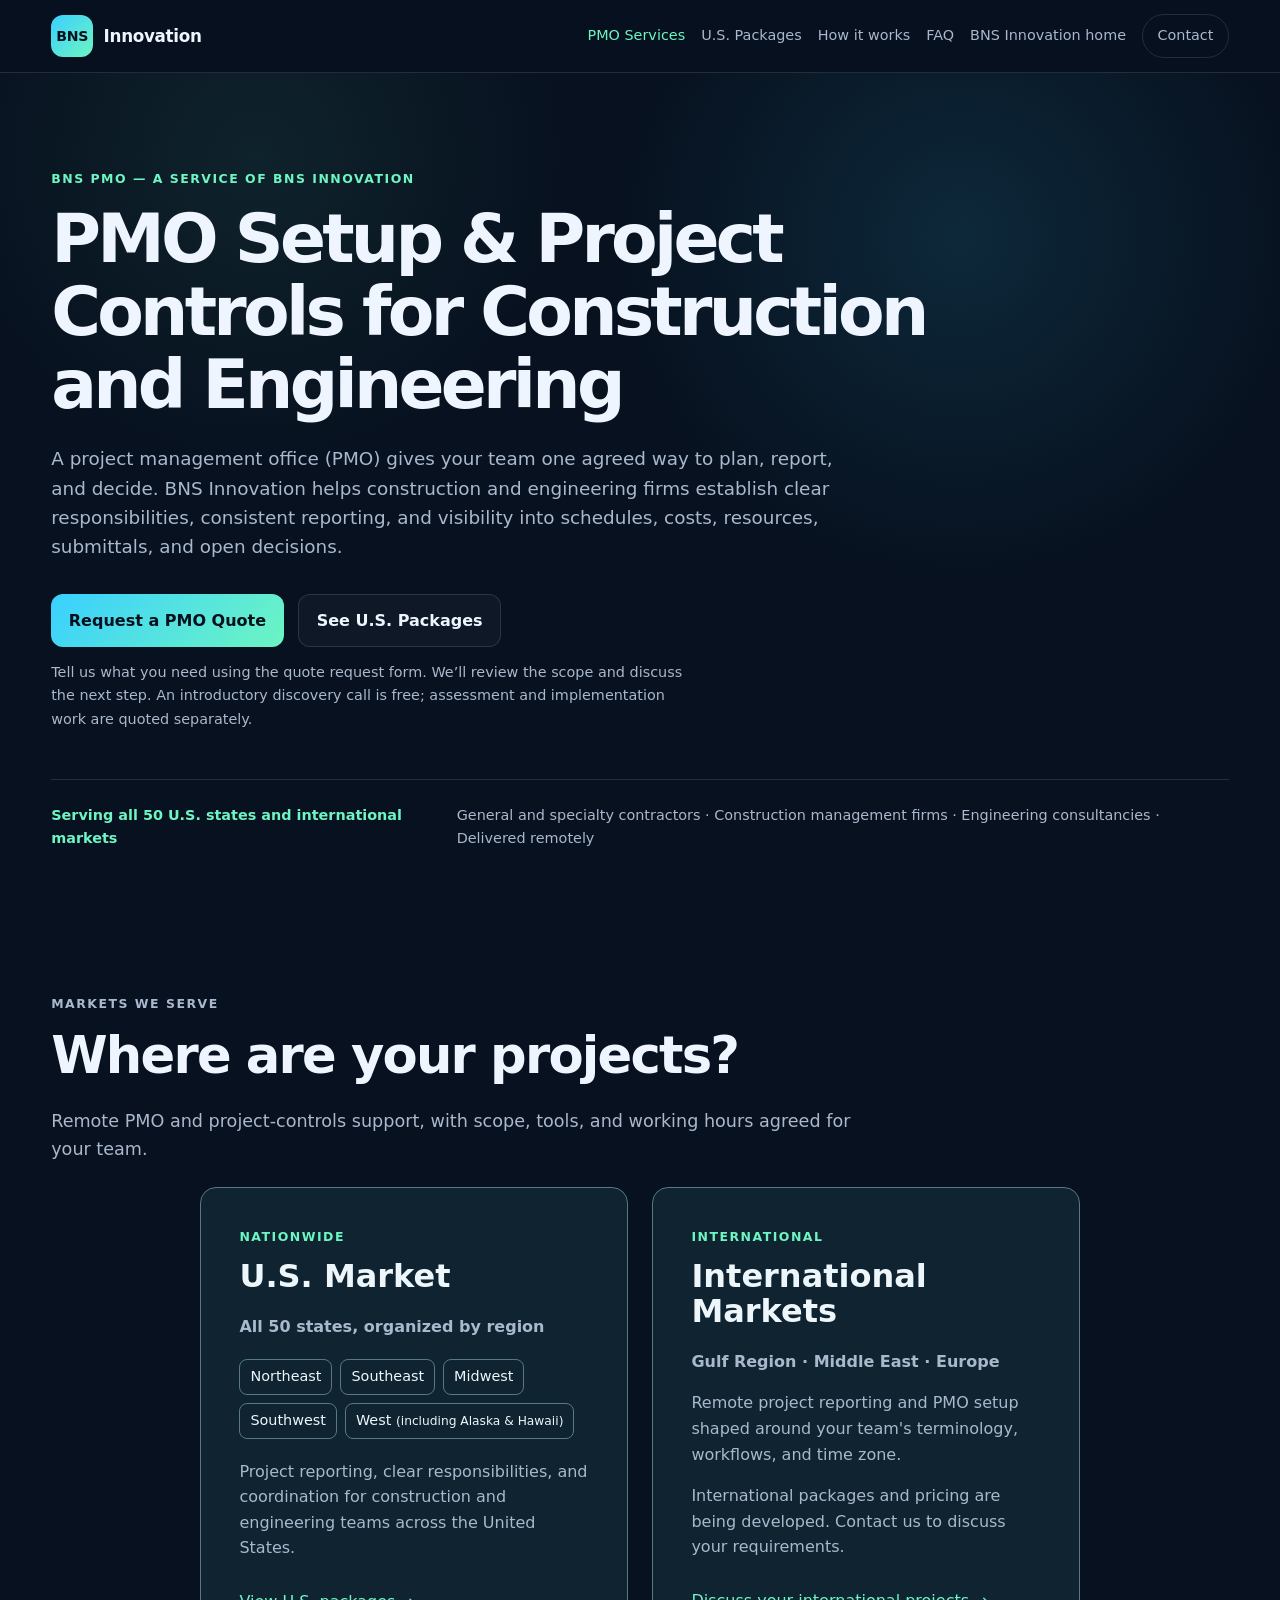
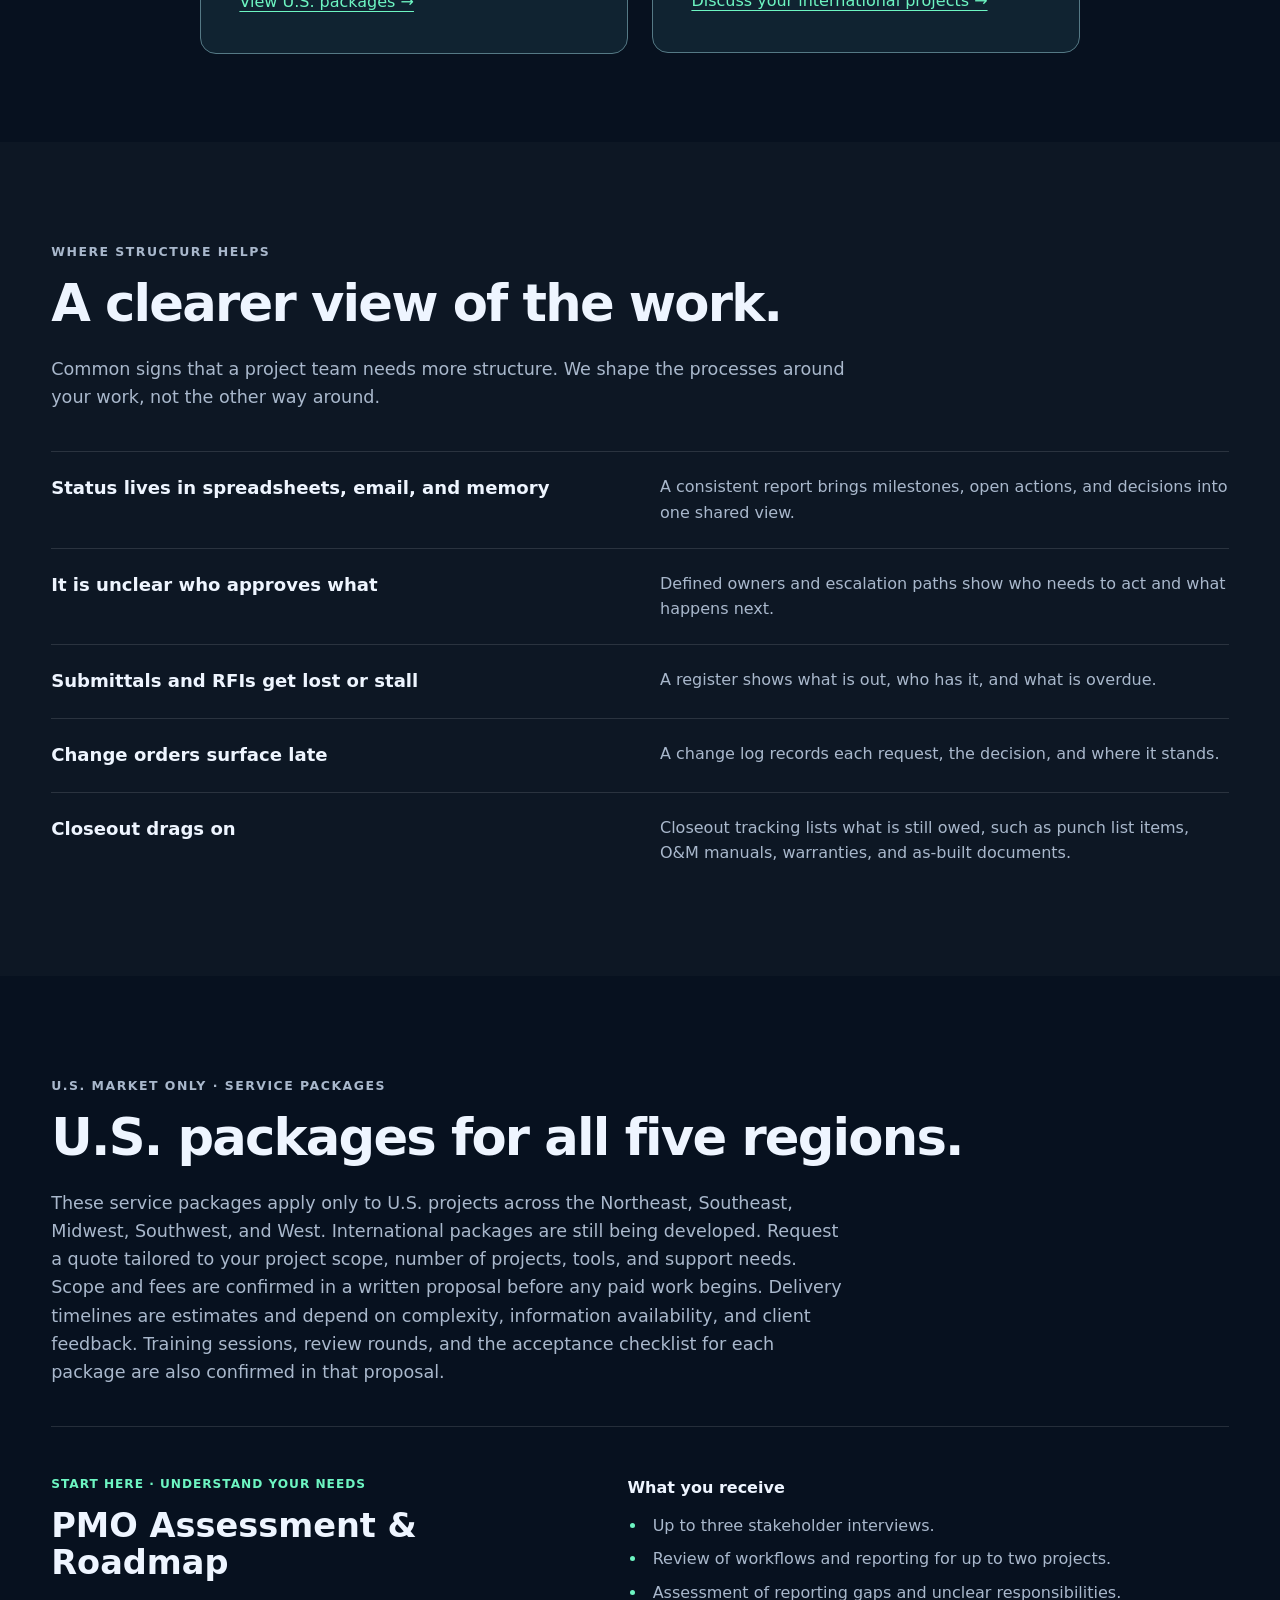
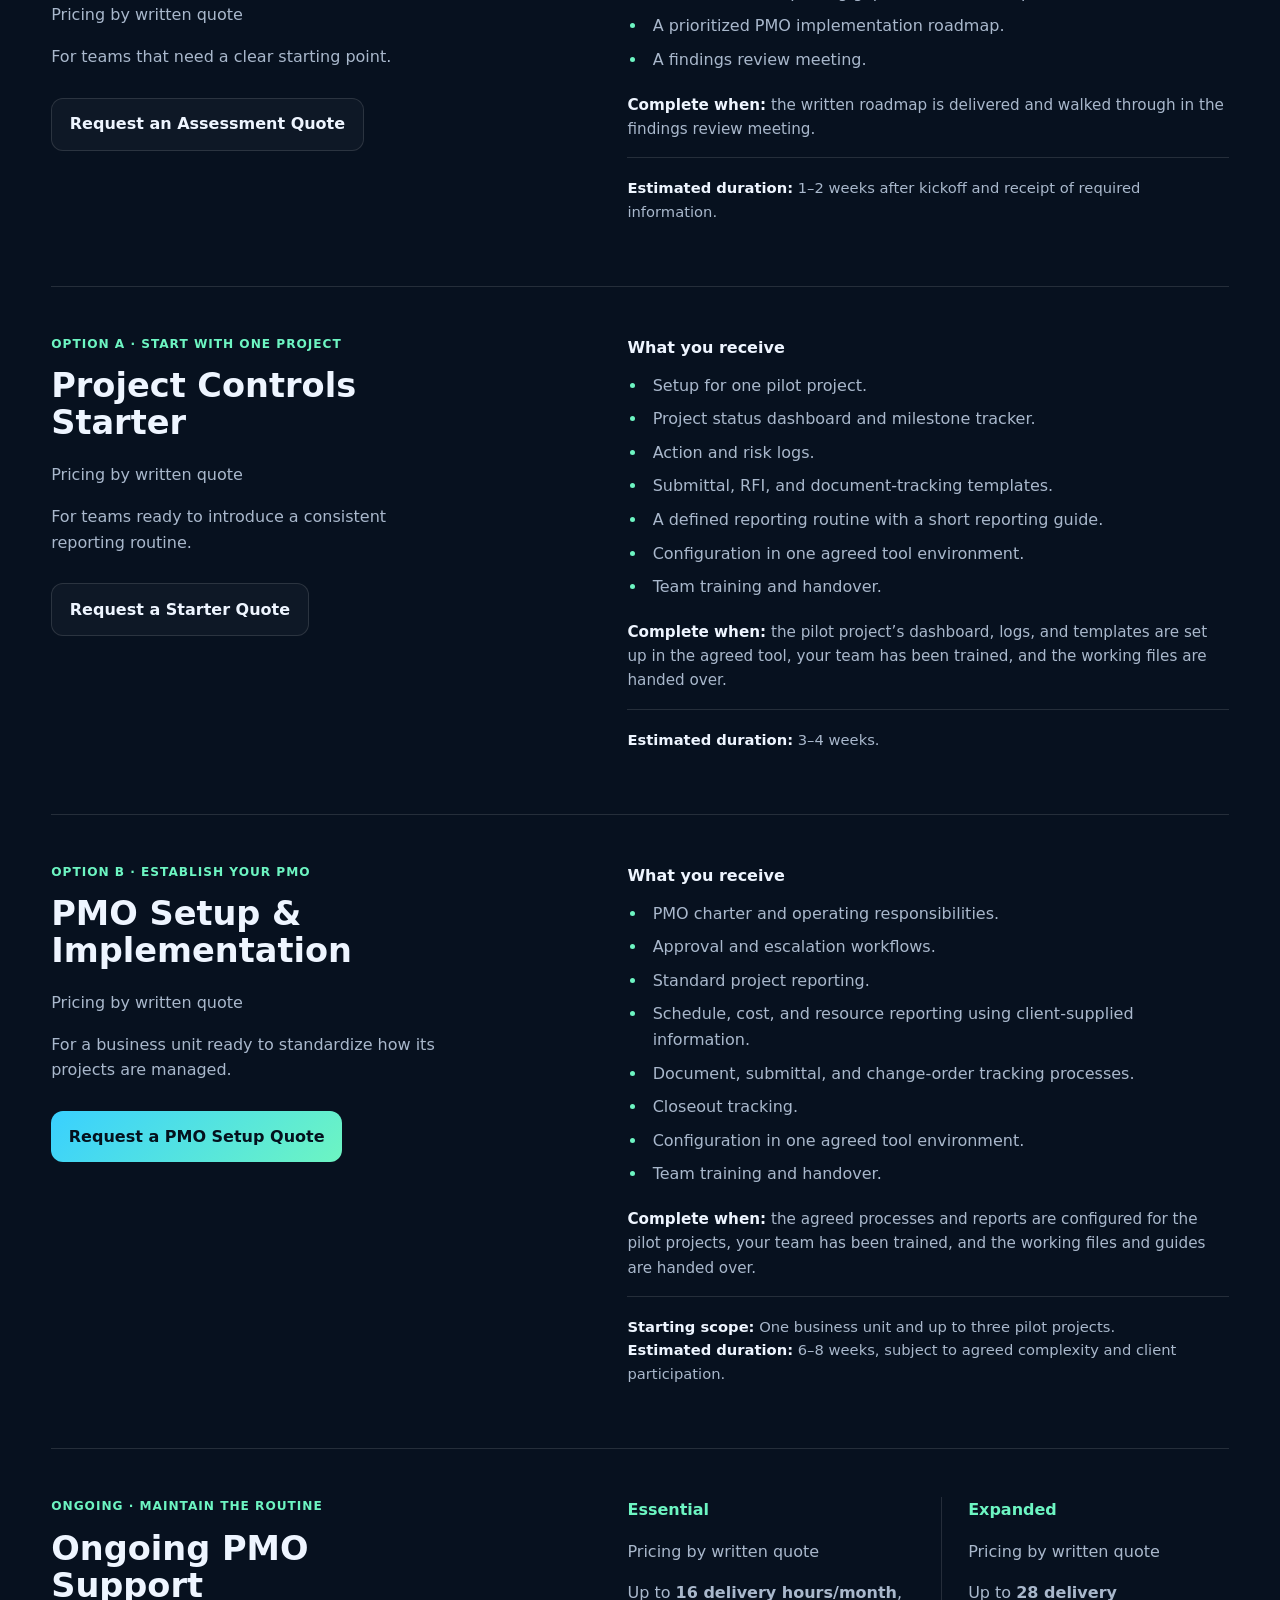
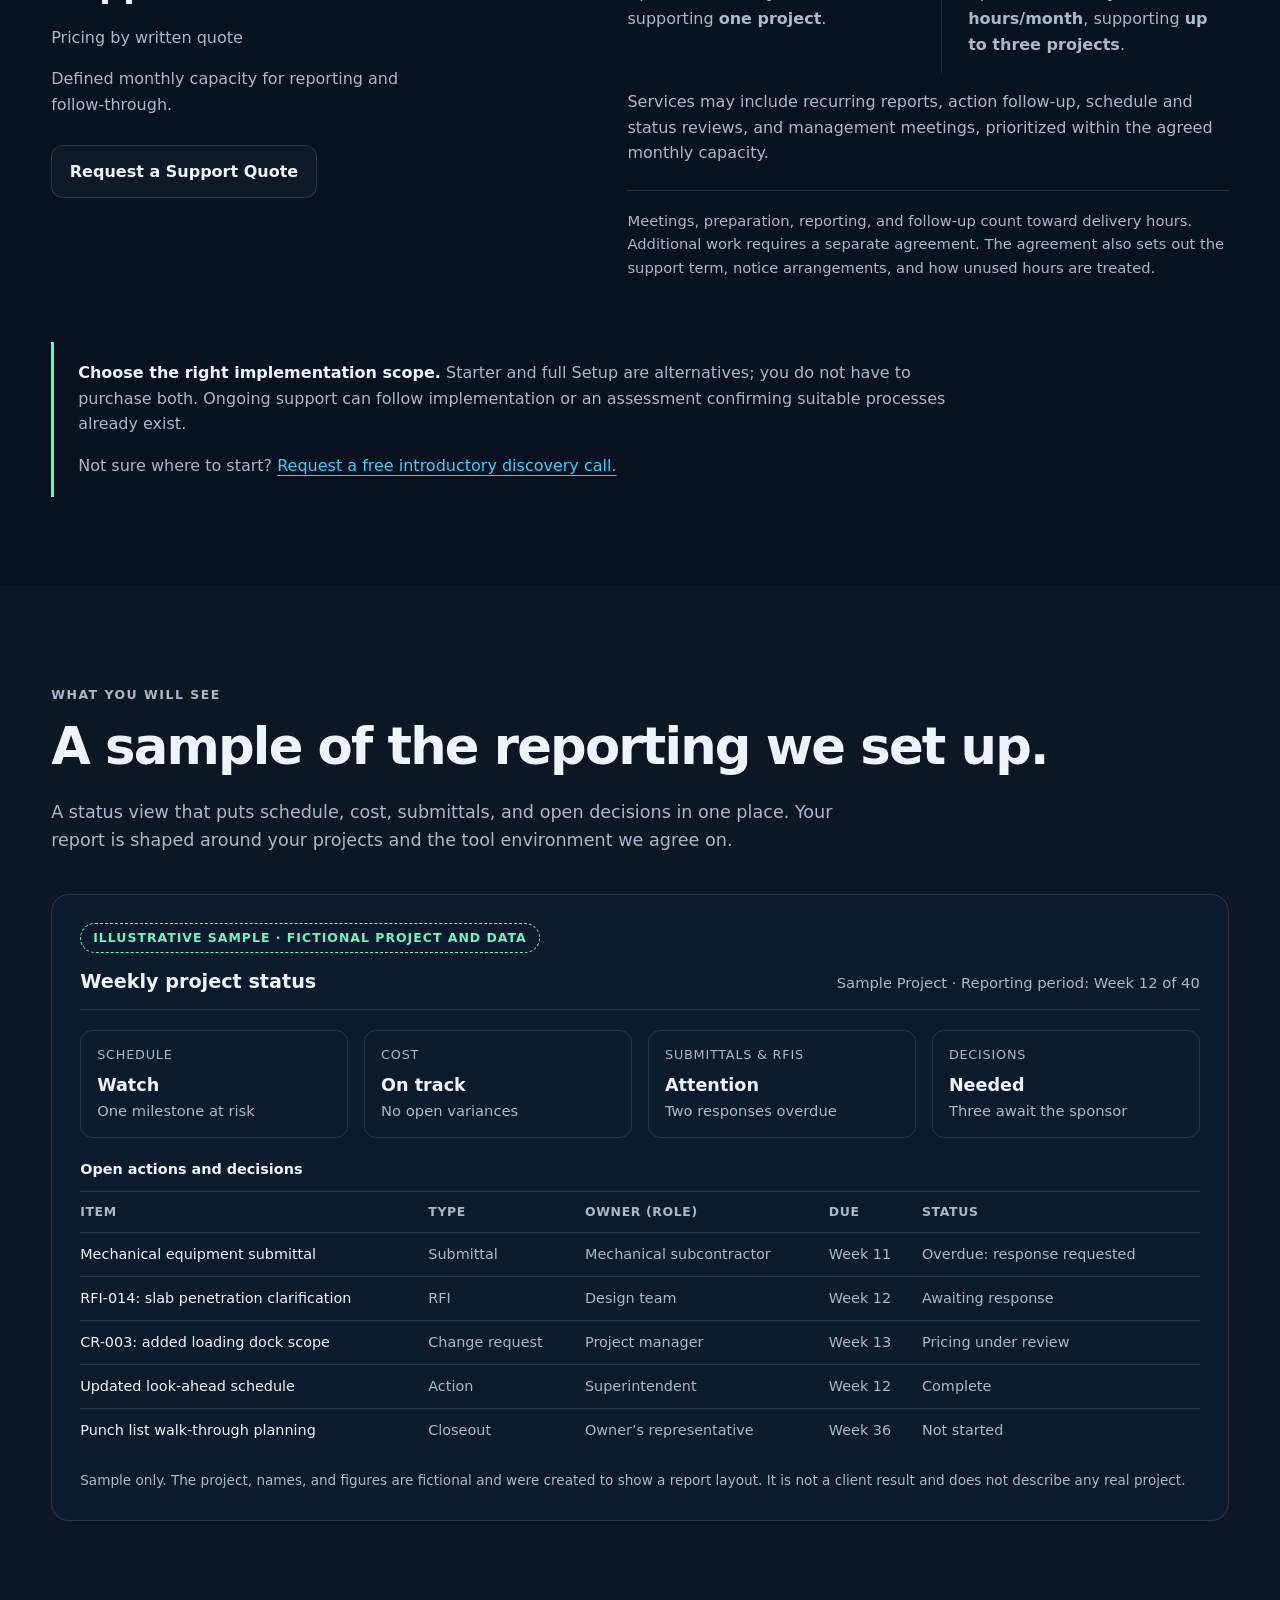
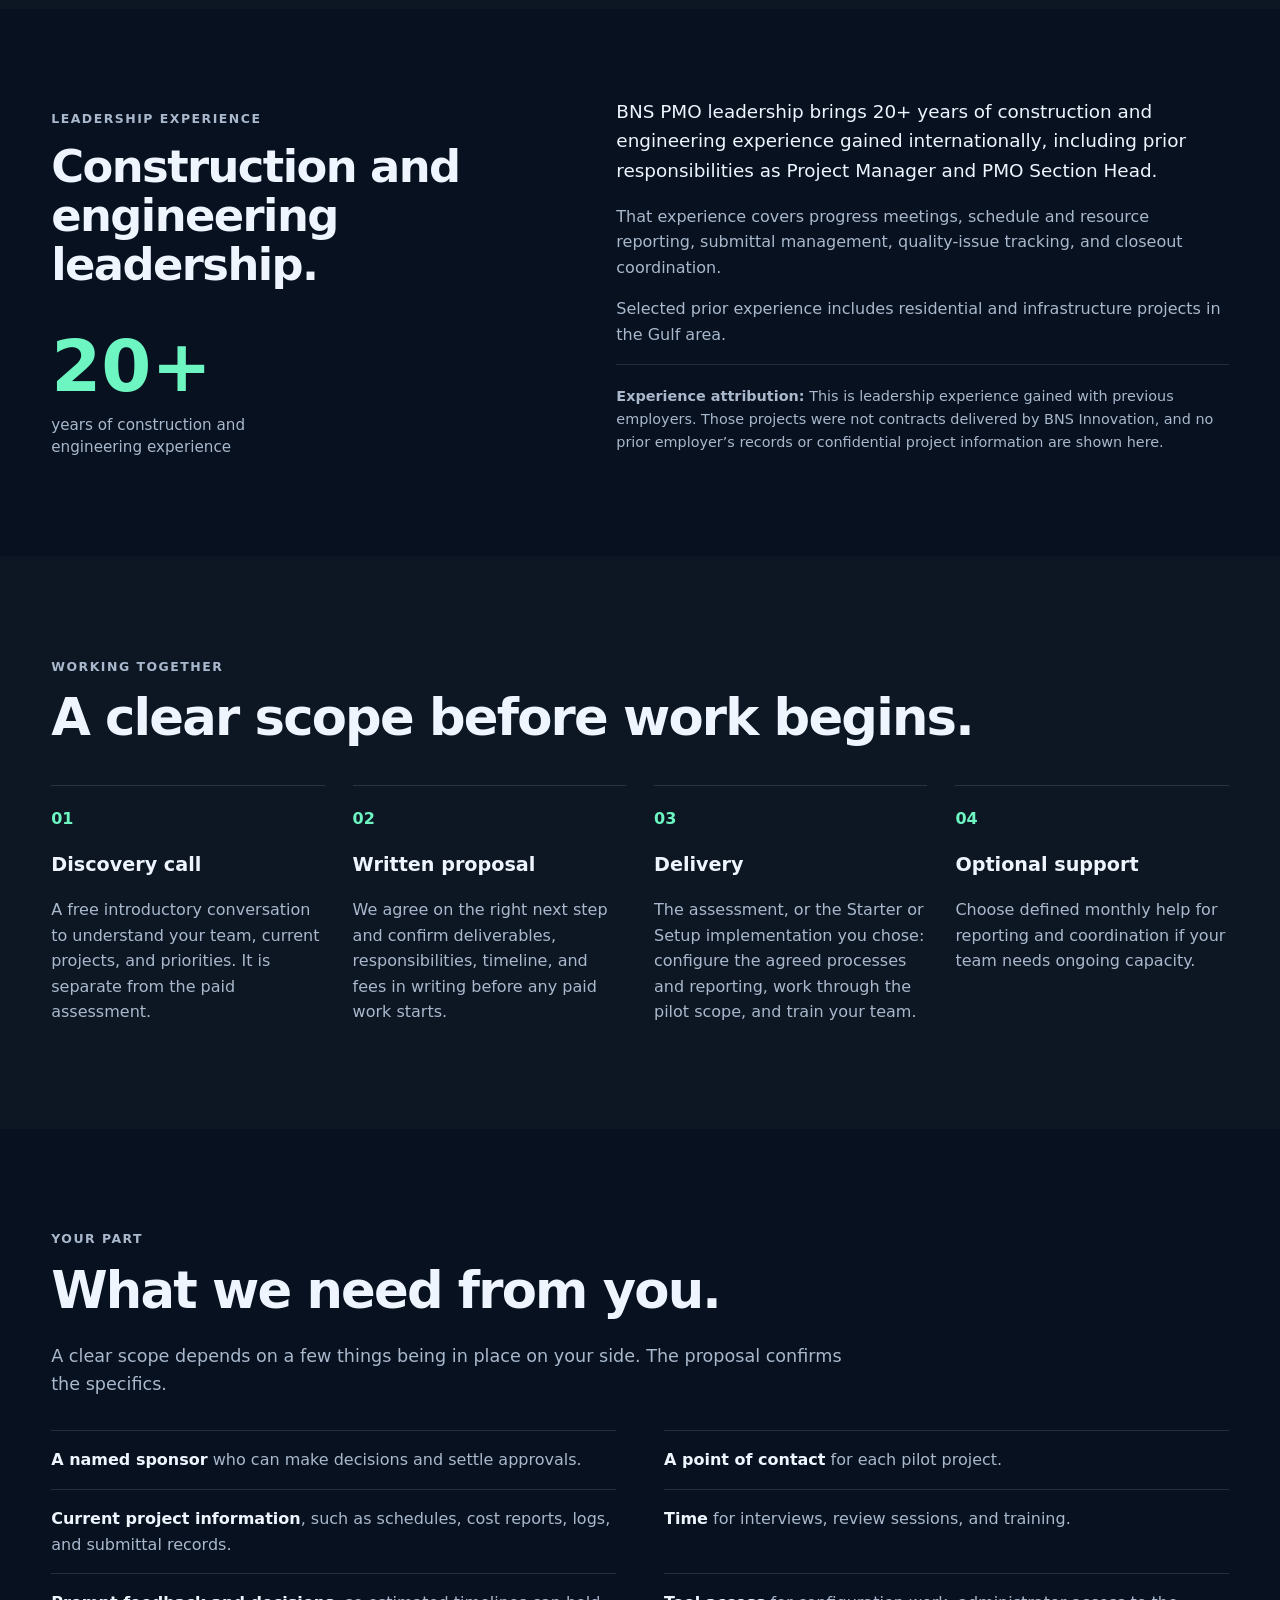
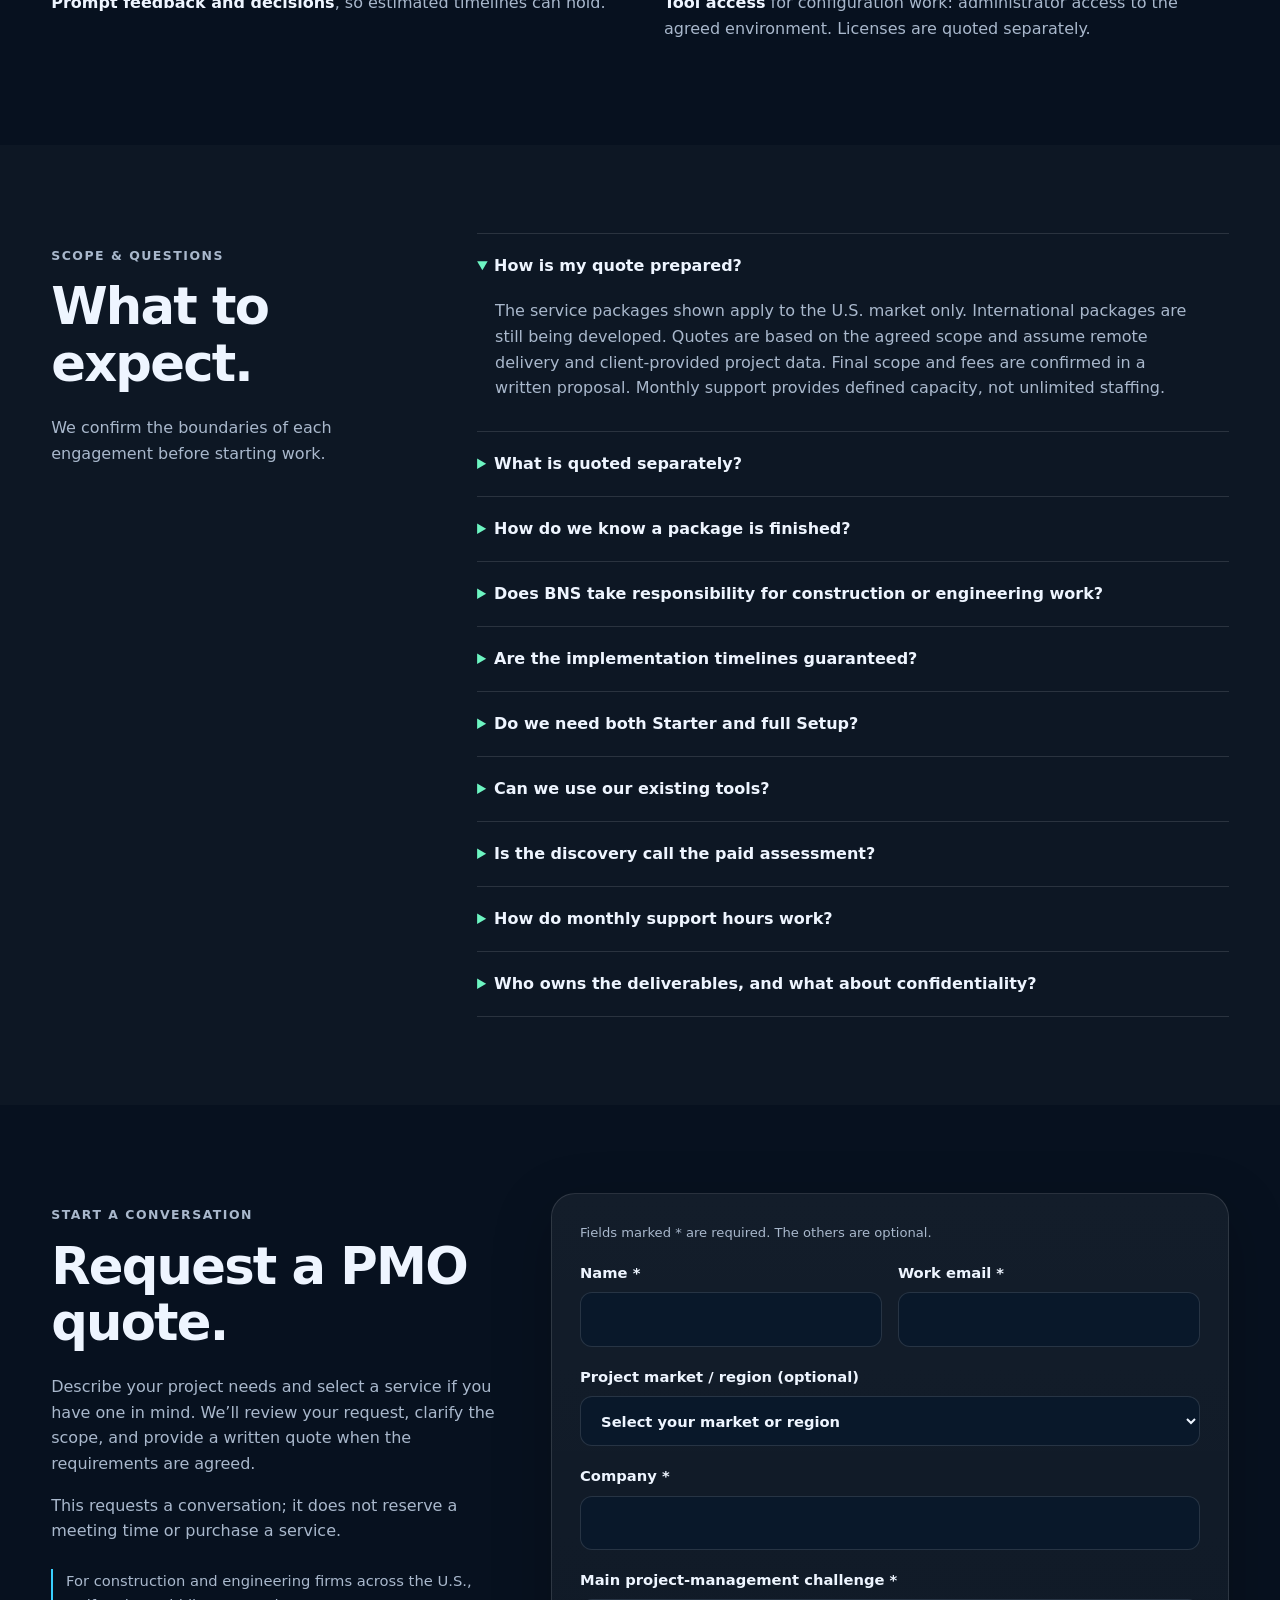
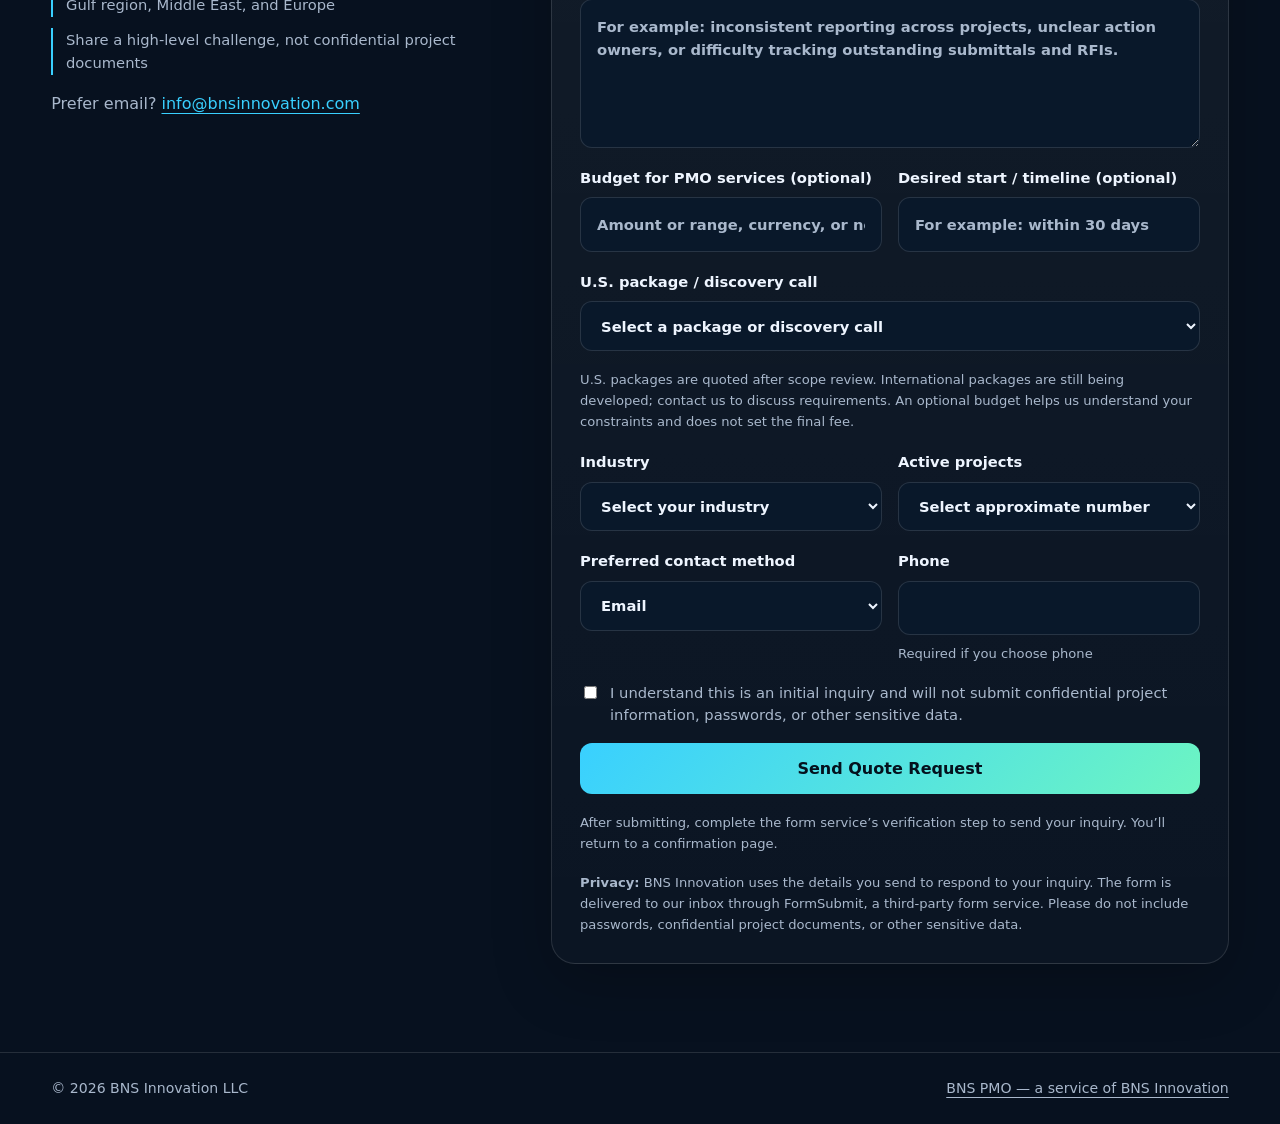
==== commit dec3542a: "Replace public PMO prices with scope-based quote requests" ====
--- a/pmo/index.html
+++ b/pmo/index.html
@@ -4,7 +4,7 @@
   <meta charset="UTF-8" />
   <meta name="viewport" content="width=device-width, initial-scale=1.0" />
   <title>U.S. &amp; International Construction PMO Services | BNS Innovation</title>
-  <meta name="description" content="PMO setup and project controls for U.S. and international construction and engineering firms. Published U.S. packages; international scope and pricing to be confirmed." />
+  <meta name="description" content="PMO setup and project controls for U.S. and international construction and engineering firms. Request a quote for U.S. PMO services or discuss international requirements." />
   <link rel="canonical" href="https://bnsinnovation.com/pmo/" />
   <link rel="icon" href="data:image/svg+xml,%3Csvg xmlns='http://www.w3.org/2000/svg' viewBox='0 0 64 64'%3E%3Cdefs%3E%3ClinearGradient id='g' x1='0' y1='0' x2='1' y2='1'%3E%3Cstop offset='0' stop-color='%2339d0ff'/%3E%3Cstop offset='1' stop-color='%236df5c2'/%3E%3C/linearGradient%3E%3C/defs%3E%3Crect width='64' height='64' rx='14' fill='url(%23g)'/%3E%3Ctext x='32' y='40' font-family='Arial' font-weight='800' font-size='22' text-anchor='middle' fill='%2304111d'%3EBNS%3C/text%3E%3C/svg%3E" />
   <meta property="og:title" content="BNS PMO | Construction &amp; Engineering Project Controls" />
@@ -54,10 +54,10 @@
         <h1 id="page-title">PMO Setup &amp; Project Controls for Construction and Engineering</h1>
         <p class="hero-copy">A project management office (PMO) gives your team one agreed way to plan, report, and decide. BNS Innovation helps construction and engineering firms establish clear responsibilities, consistent reporting, and visibility into schedules, costs, resources, submittals, and open decisions.</p>
         <div class="hero-actions">
-          <a class="button primary" href="?package=discovery#inquiry" data-package="discovery">Request a PMO Discovery Call</a>
-          <a class="button secondary" href="#packages">See U.S. Packages &amp; Pricing</a>
-        </div>
-        <p class="hero-note">The discovery call is a free introductory conversation, separate from the paid assessment. The form requests a call; it does not book a time.</p>
+          <a class="button primary" href="?package=discovery#inquiry" data-package="discovery">Request a PMO Quote</a>
+          <a class="button secondary" href="#packages">See U.S. Packages</a>
+        </div>
+        <p class="hero-note">Tell us what you need using the quote request form. We’ll review the scope and discuss the next step. An introductory discovery call is free; assessment and implementation work are quoted separately.</p>
         <div class="audience-line"><span>Serving all 50 U.S. states and international markets</span><p>General and specialty contractors · Construction management firms · Engineering consultancies · Delivered remotely</p></div>
       </div>
     </section>
@@ -75,7 +75,7 @@
             <p><strong>All 50 states, organized by region</strong></p>
             <ul class="market-regions" aria-label="U.S. service regions"><li>Northeast</li><li>Southeast</li><li>Midwest</li><li>Southwest</li><li>West <span>(including Alaska &amp; Hawaii)</span></li></ul>
             <p>Project reporting, clear responsibilities, and coordination for construction and engineering teams across the United States.</p>
-            <span class="text-link">View U.S. packages &amp; pricing →</span>
+            <span class="text-link">View U.S. packages →</span>
           </a>
           <a class="market-card" href="#inquiry" data-market="International">
             <span class="section-kicker">International</span>
@@ -106,17 +106,17 @@
 
     <section id="packages" class="section" aria-labelledby="packages-title">
       <div class="container">
-        <p class="section-kicker">U.S. market only · Packages &amp; pricing</p>
+        <p class="section-kicker">U.S. market only · Service packages</p>
         <h2 id="packages-title">U.S. packages for all five regions.</h2>
-        <p class="section-intro">These packages and prices apply only to U.S. projects across the Northeast, Southeast, Midwest, Southwest, and West. International packages and pricing are not yet published. All prices are in USD. Final scope and fees are confirmed in a written proposal. Delivery timelines are estimates and depend on complexity, information availability, and client feedback. Training sessions, review rounds, and the acceptance checklist for each package are also confirmed in that proposal.</p>
+        <p class="section-intro">These service packages apply only to U.S. projects across the Northeast, Southeast, Midwest, Southwest, and West. International packages are still being developed. Request a quote tailored to your project scope, number of projects, tools, and support needs. Scope and fees are confirmed in a written proposal before any paid work begins. Delivery timelines are estimates and depend on complexity, information availability, and client feedback. Training sessions, review rounds, and the acceptance checklist for each package are also confirmed in that proposal.</p>
 
         <article class="package-row" aria-labelledby="assessment-title">
           <div class="package-summary">
             <p class="package-number">Start here · Understand your needs</p>
             <h3 id="assessment-title">PMO Assessment &amp; Roadmap</h3>
-            <p class="package-price">$1,500 <span>fixed</span></p>
+            <p class="package-quote">Pricing by written quote</p>
             <p class="package-fit">For teams that need a clear starting point.</p>
-            <a class="button secondary" href="?package=assessment#inquiry" data-package="assessment">Request an Assessment</a>
+            <a class="button secondary" href="?package=assessment#inquiry" data-package="assessment">Request an Assessment Quote</a>
           </div>
           <div class="package-details">
             <h4>What you receive</h4>
@@ -136,9 +136,9 @@
           <div class="package-summary">
             <p class="package-number">Option A · Start with one project</p>
             <h3 id="starter-title">Project Controls Starter</h3>
-            <p class="package-price">$4,500 <span>fixed</span></p>
+            <p class="package-quote">Pricing by written quote</p>
             <p class="package-fit">For teams ready to introduce a consistent reporting routine.</p>
-            <a class="button secondary" href="?package=starter#inquiry" data-package="starter">Discuss the Starter Package</a>
+            <a class="button secondary" href="?package=starter#inquiry" data-package="starter">Request a Starter Quote</a>
           </div>
           <div class="package-details">
             <h4>What you receive</h4>
@@ -160,9 +160,9 @@
           <div class="package-summary">
             <p class="package-number">Option B · Establish your PMO</p>
             <h3 id="setup-title">PMO Setup &amp; Implementation</h3>
-            <p class="package-price"><span>from</span> $9,500</p>
+            <p class="package-quote">Pricing by written quote</p>
             <p class="package-fit">For a business unit ready to standardize how its projects are managed.</p>
-            <a class="button primary" href="?package=setup#inquiry" data-package="setup">Scope Your PMO Setup</a>
+            <a class="button primary" href="?package=setup#inquiry" data-package="setup">Request a PMO Setup Quote</a>
           </div>
           <div class="package-details">
             <h4>What you receive</h4>
@@ -185,14 +185,14 @@
           <div class="package-summary">
             <p class="package-number">Ongoing · Maintain the routine</p>
             <h3 id="support-title">Ongoing PMO Support</h3>
-            <p class="package-price"><span>from</span> $2,000<span>/month</span></p>
+            <p class="package-quote">Pricing by written quote</p>
             <p class="package-fit">Defined monthly capacity for reporting and follow-through.</p>
-            <a class="button secondary" href="?package=support#inquiry" data-package="support">Discuss Monthly Support</a>
+            <a class="button secondary" href="?package=support#inquiry" data-package="support">Request a Support Quote</a>
           </div>
           <div class="package-details">
             <div class="support-options">
-              <div><h4>Essential</h4><p class="support-price">$2,000/month</p><p>Up to <strong>16 delivery hours/month</strong>, supporting <strong>one project</strong>.</p></div>
-              <div><h4>Expanded</h4><p class="support-price">$3,500/month</p><p>Up to <strong>28 delivery hours/month</strong>, supporting <strong>up to three projects</strong>.</p></div>
+              <div><h4>Essential</h4><p class="package-quote">Pricing by written quote</p><p>Up to <strong>16 delivery hours/month</strong>, supporting <strong>one project</strong>.</p></div>
+              <div><h4>Expanded</h4><p class="package-quote">Pricing by written quote</p><p>Up to <strong>28 delivery hours/month</strong>, supporting <strong>up to three projects</strong>.</p></div>
             </div>
             <p>Services may include recurring reports, action follow-up, schedule and status reviews, and management meetings, prioritized within the agreed monthly capacity.</p>
             <p class="package-timing">Meetings, preparation, reporting, and follow-up count toward delivery hours. Additional work requires a separate agreement. The agreement also sets out the support term, notice arrangements, and how unused hours are treated.</p>
@@ -267,7 +267,7 @@
       <div class="container">
         <p class="section-kicker">Your part</p>
         <h2 id="needs-title">What we need from you.</h2>
-        <p class="section-intro">Fixed-price work holds when a few things are in place on your side. The proposal confirms the specifics.</p>
+        <p class="section-intro">A clear scope depends on a few things being in place on your side. The proposal confirms the specifics.</p>
         <ul class="needs-list">
           <li><strong>A named sponsor</strong> who can make decisions and settle approvals.</li>
           <li><strong>A point of contact</strong> for each pilot project.</li>
@@ -283,14 +283,14 @@
       <div class="container faq-layout">
         <div><p class="section-kicker">Scope &amp; questions</p><h2 id="faq-title">What to expect.</h2><p>We confirm the boundaries of each engagement before starting work.</p></div>
         <div class="faq-list">
-          <details open><summary>What does the base price cover?</summary><div><p>Published packages and prices apply to the U.S. market only. International packages and pricing are still being developed. U.S. base pricing assumes remote delivery and client-provided project data. Final scope and fees are confirmed in a written proposal. Monthly support provides defined capacity, not unlimited staffing.</p></div></details>
+          <details open><summary>How is my quote prepared?</summary><div><p>The service packages shown apply to the U.S. market only. International packages are still being developed. Quotes are based on the agreed scope and assume remote delivery and client-provided project data. Final scope and fees are confirmed in a written proposal. Monthly support provides defined capacity, not unlimited staffing.</p></div></details>
           <details><summary>What is quoted separately?</summary><div><p>Software licenses, site visits, major data cleanup, custom integrations, and detailed schedule creation are quoted separately.</p></div></details>
           <details><summary>How do we know a package is finished?</summary><div><p>Each package above states what “complete” means. The written proposal confirms the deliverables, training sessions, review rounds, and acceptance checklist before work begins.</p></div></details>
           <details><summary>Does BNS take responsibility for construction or engineering work?</summary><div><p>These packages establish the agreed management processes. Engineering design, construction supervision, and site-safety responsibility are outside these packages. BNS does not provide legal, contract-claims, accounting, or tax advice, and does not audit or verify the data you supply. Reports reflect the information you provide.</p></div></details>
           <details><summary>Are the implementation timelines guaranteed?</summary><div><p>No. Timelines are estimates and depend on the agreed scope, information availability, and client feedback. We confirm the delivery plan together.</p></div></details>
           <details><summary>Do we need both Starter and full Setup?</summary><div><p>No. They are alternative implementation scopes. Starter focuses on one pilot project. Full Setup establishes the agreed PMO processes within one business unit and up to three pilot projects at the starting scope.</p></div></details>
           <details><summary>Can we use our existing tools?</summary><div><p>We review your current tools during scoping. PMO Setup includes configuration in one agreed tool environment. We confirm suitability and any separate licensing, integration, or cleanup work before implementation.</p></div></details>
-          <details><summary>Is the discovery call the paid assessment?</summary><div><p>No. The introductory discovery call is free. The U.S. $1,500 assessment is a separate engagement with interviews, project reviews, a roadmap, and a findings meeting. Submitting an inquiry does not purchase a package or confirm a meeting time.</p></div></details>
+          <details><summary>Is the discovery call the paid assessment?</summary><div><p>No. The introductory discovery call is free. The paid U.S. assessment is a separate engagement with interviews, project reviews, a roadmap, and a findings meeting. Submitting an inquiry does not purchase a package or confirm a meeting time.</p></div></details>
           <details><summary>How do monthly support hours work?</summary><div><p>For U.S. projects, Essential includes up to 16 delivery hours per month for one project. Expanded includes up to 28 hours per month for up to three projects. Meetings, preparation, reporting, and follow-up all count toward those hours. Work is prioritized within that capacity; additional work requires a separate agreement. The agreement also sets out the support term, notice arrangements, and how unused hours are treated.</p></div></details>
           <details><summary>Who owns the deliverables, and what about confidentiality?</summary><div><p>Rights to client-specific outputs, reusable BNS templates, and any third-party materials are confirmed in the written proposal. If you need a confidentiality agreement, raise it during scoping and we will review it. Please do not send confidential project documents through the website form.</p></div></details>
         </div>
@@ -301,14 +301,14 @@
       <div class="container assessment-wrap">
         <div class="assessment-intro">
           <p class="section-kicker">Start a conversation</p>
-          <h2 id="inquiry-title">Tell us where your projects need support.</h2>
-          <p>Request a free introductory discovery call or ask about a package. We’ll review your inquiry and contact you to discuss the next step.</p>
+          <h2 id="inquiry-title">Request a PMO quote.</h2>
+          <p>Describe your project needs and select a service if you have one in mind. We’ll review your request, clarify the scope, and provide a written quote when the requirements are agreed.</p>
           <p>This requests a conversation; it does not reserve a meeting time or purchase a service.</p>
           <div class="assessment-notes"><span>For construction and engineering firms across the U.S., Gulf region, Middle East, and Europe</span><span>Share a high-level challenge, not confidential project documents</span></div>
           <p>Prefer email? <a class="text-link" href="mailto:info@bnsinnovation.com">info@bnsinnovation.com</a></p>
         </div>
         <form id="pmo-inquiry-form" class="assessment-form" action="https://formsubmit.co/info@bnsinnovation.com" method="POST" aria-describedby="inquiry-help privacy-note">
-          <input type="hidden" name="_subject" value="New BNS PMO Inquiry" />
+          <input type="hidden" name="_subject" value="New BNS PMO Quote Request" />
           <input type="hidden" name="_template" value="table" />
           <input type="hidden" name="_captcha" value="true" />
           <input type="hidden" name="_next" value="https://bnsinnovation.com/pmo/thank-you.html" />
@@ -322,17 +322,21 @@
           <label for="pmo-market">Project market / region (optional)<select id="pmo-market" name="project_market"><option value="">Select your market or region</option><optgroup label="U.S. Market"><option value="United States">United States — nationwide / multiple regions</option><option value="United States - Northeast">Northeast</option><option value="United States - Southeast">Southeast</option><option value="United States - Midwest">Midwest</option><option value="United States - Southwest">Southwest</option><option value="United States - West">West — including Alaska &amp; Hawaii</option></optgroup><optgroup label="International Markets"><option value="International">International — select during discovery</option><option value="International - Gulf region">Gulf region</option><option value="International - Middle East">Middle East</option><option value="International - Europe">Europe</option></optgroup><option value="Multiple markets">U.S. and international markets</option></select></label>
           <label for="pmo-company">Company *<input id="pmo-company" type="text" name="organization" autocomplete="organization" maxlength="200" required /></label>
           <label for="pmo-challenge">Main project-management challenge *<textarea id="pmo-challenge" name="challenge" rows="5" maxlength="4000" placeholder="For example: inconsistent reporting across projects, unclear action owners, or difficulty tracking outstanding submittals and RFIs." required></textarea></label>
+          <div class="form-grid two-col">
+            <label for="pmo-budget">Budget for PMO services (optional)<input id="pmo-budget" type="text" name="pmo_service_budget" maxlength="150" placeholder="Amount or range, currency, or not sure yet" /></label>
+            <label for="pmo-timing">Desired start / timeline (optional)<input id="pmo-timing" type="text" name="desired_timeline" maxlength="150" placeholder="For example: within 30 days" /></label>
+          </div>
           <label for="pmo-package">U.S. package / discovery call<select id="pmo-package" name="package_interest">
             <option value="">Select a package or discovery call</option>
-            <option value="discovery">Free introductory discovery call / not sure yet</option>
-            <option value="assessment" data-us-package>U.S. — PMO Assessment &amp; Roadmap — $1,500 fixed</option>
-            <option value="starter" data-us-package>U.S. — Project Controls Starter — $4,500 fixed</option>
-            <option value="setup" data-us-package>U.S. — PMO Setup &amp; Implementation — from $9,500</option>
+            <option value="discovery">Quote request / free introductory call / not sure yet</option>
+            <option value="assessment" data-us-package>U.S. — PMO Assessment &amp; Roadmap</option>
+            <option value="starter" data-us-package>U.S. — Project Controls Starter</option>
+            <option value="setup" data-us-package>U.S. — PMO Setup &amp; Implementation</option>
             <option value="support" data-us-package>U.S. — Ongoing PMO Support — compare options</option>
-            <option value="essential" data-us-package>U.S. — Essential Support — $2,000/month</option>
-            <option value="expanded" data-us-package>U.S. — Expanded Support — $3,500/month</option>
+            <option value="essential" data-us-package>U.S. — Essential Support</option>
+            <option value="expanded" data-us-package>U.S. — Expanded Support</option>
           </select></label>
-          <p class="form-help" id="market-pricing-note" aria-live="polite">Published packages and prices are for U.S. projects only. For international projects, choose a free discovery call to discuss requirements; packages and pricing are to be confirmed.</p>
+          <p class="form-help" id="market-pricing-note" aria-live="polite">U.S. packages are quoted after scope review. International packages are still being developed; contact us to discuss requirements. An optional budget helps us understand your constraints and does not set the final fee.</p>
           <div class="form-grid two-col">
             <label for="pmo-industry">Industry<select id="pmo-industry" name="industry"><option value="">Select your industry</option><option>General contracting</option><option>Specialty contracting</option><option>Construction management</option><option>Engineering consultancy</option><option>Other construction or engineering</option><option>Other</option></select></label>
             <label for="pmo-projects">Active projects<select id="pmo-projects" name="active_projects"><option value="">Select approximate number</option><option>Planning our first project</option><option>1</option><option>2–3</option><option>4–10</option><option>11+</option></select></label>
@@ -343,7 +347,7 @@
           </div>
           <label class="consent-row"><input type="checkbox" name="consent" value="Confirmed" required /><span>I understand this is an initial inquiry and will not submit confidential project information, passwords, or other sensitive data.</span></label>
           <div class="form-feedback" id="pmo-form-feedback" role="status" aria-live="polite" aria-atomic="true" tabindex="-1" hidden></div>
-          <button class="button primary form-submit" type="submit">Send PMO Inquiry</button>
+          <button class="button primary form-submit" type="submit">Send Quote Request</button>
           <p class="form-help" id="inquiry-help">After submitting, complete the form service’s verification step to send your inquiry. You’ll return to a confirmation page.</p>
           <p class="form-help" id="privacy-note"><strong>Privacy:</strong> BNS Innovation uses the details you send to respond to your inquiry. The form is delivered to our inbox through FormSubmit, a third-party form service. Please do not include passwords, confidential project documents, or other sensitive data.</p>
           <noscript><p class="form-help">Choose your package manually. If you prefer a phone call, include your phone number. The form will open our form service to complete submission.</p></noscript>
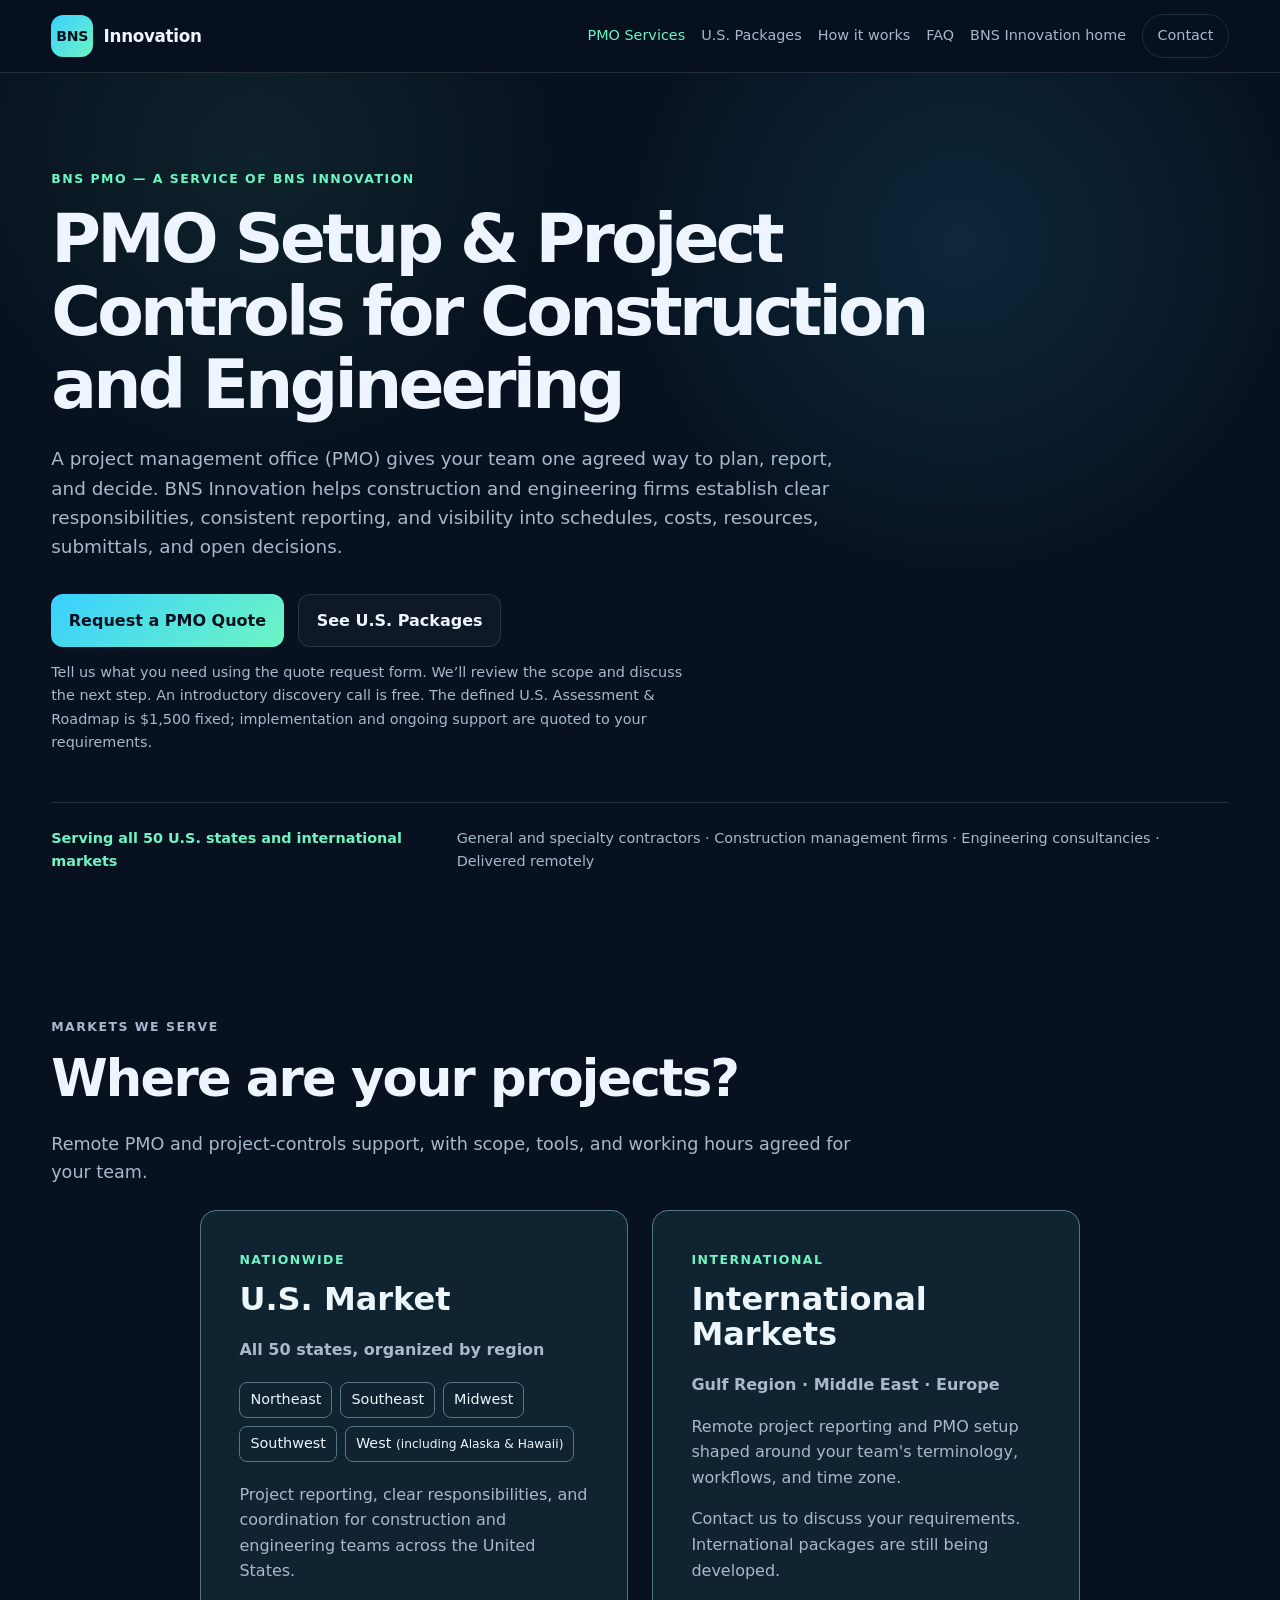
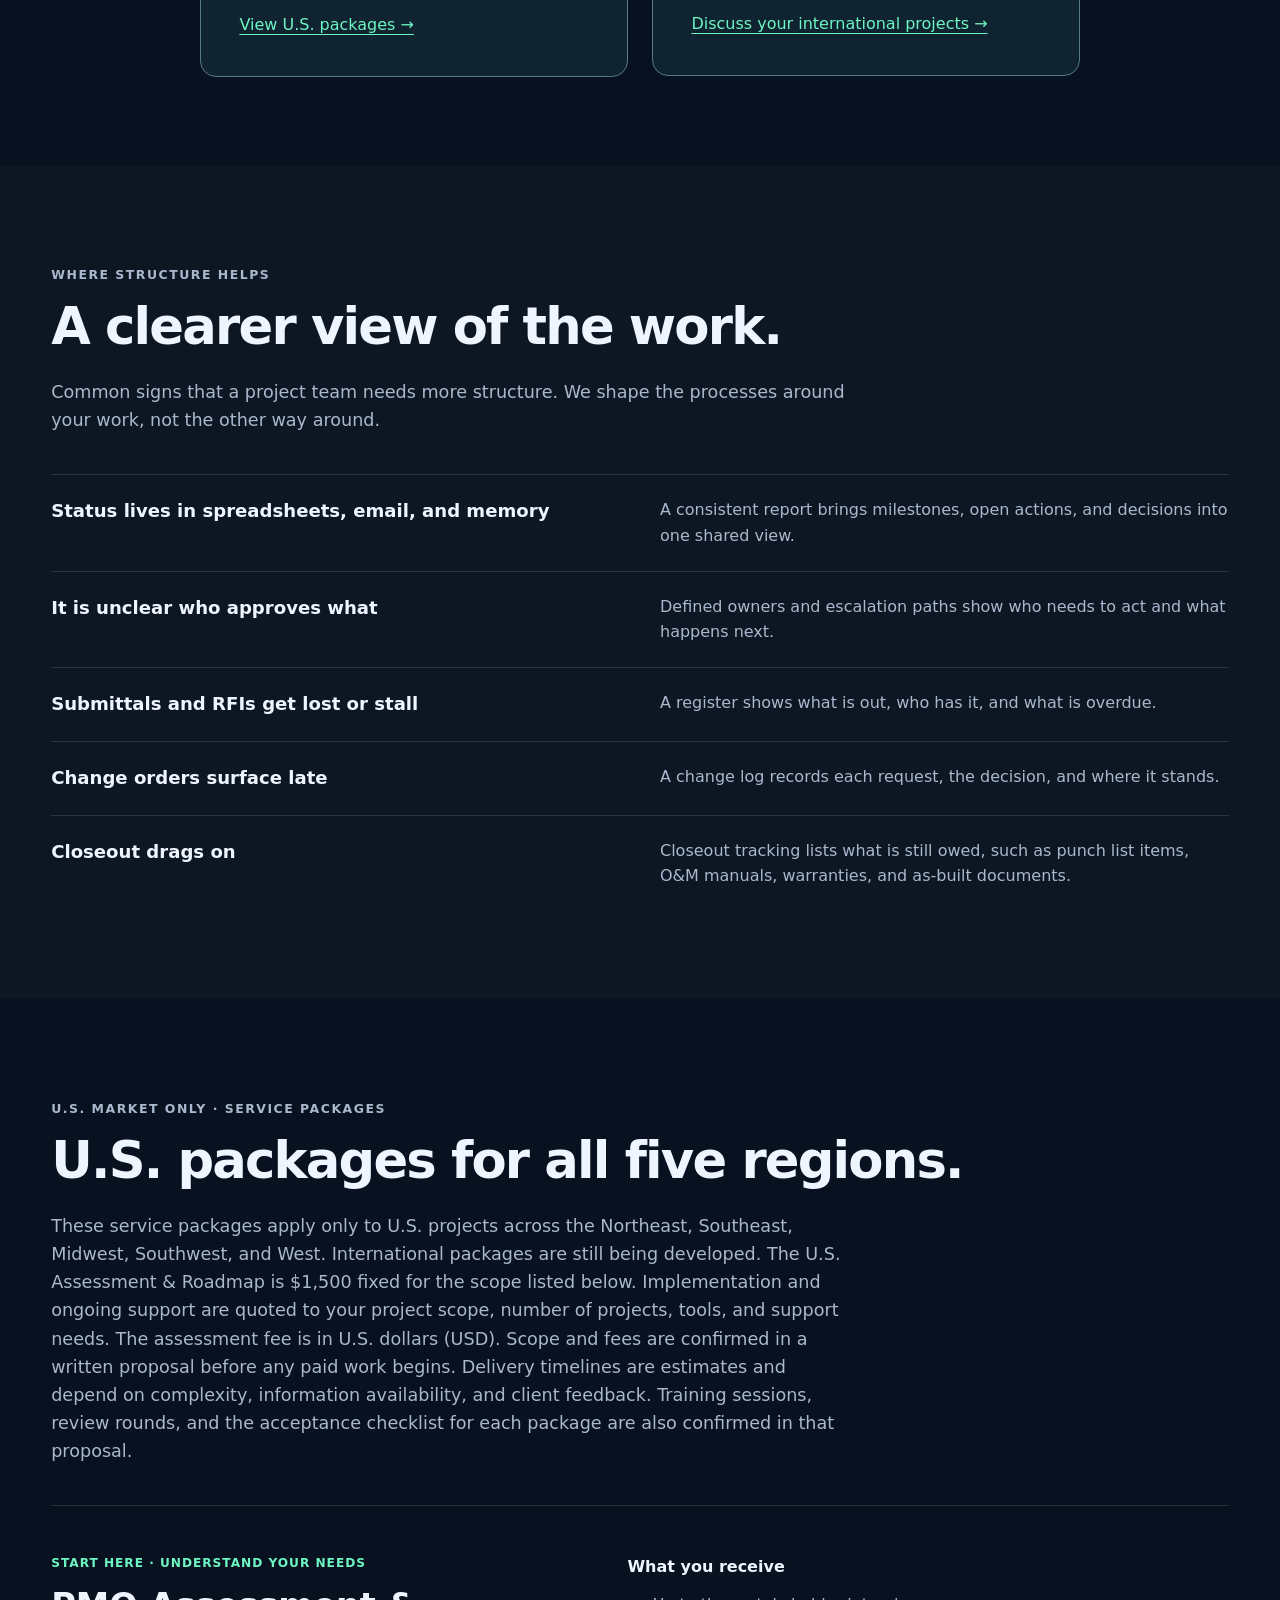
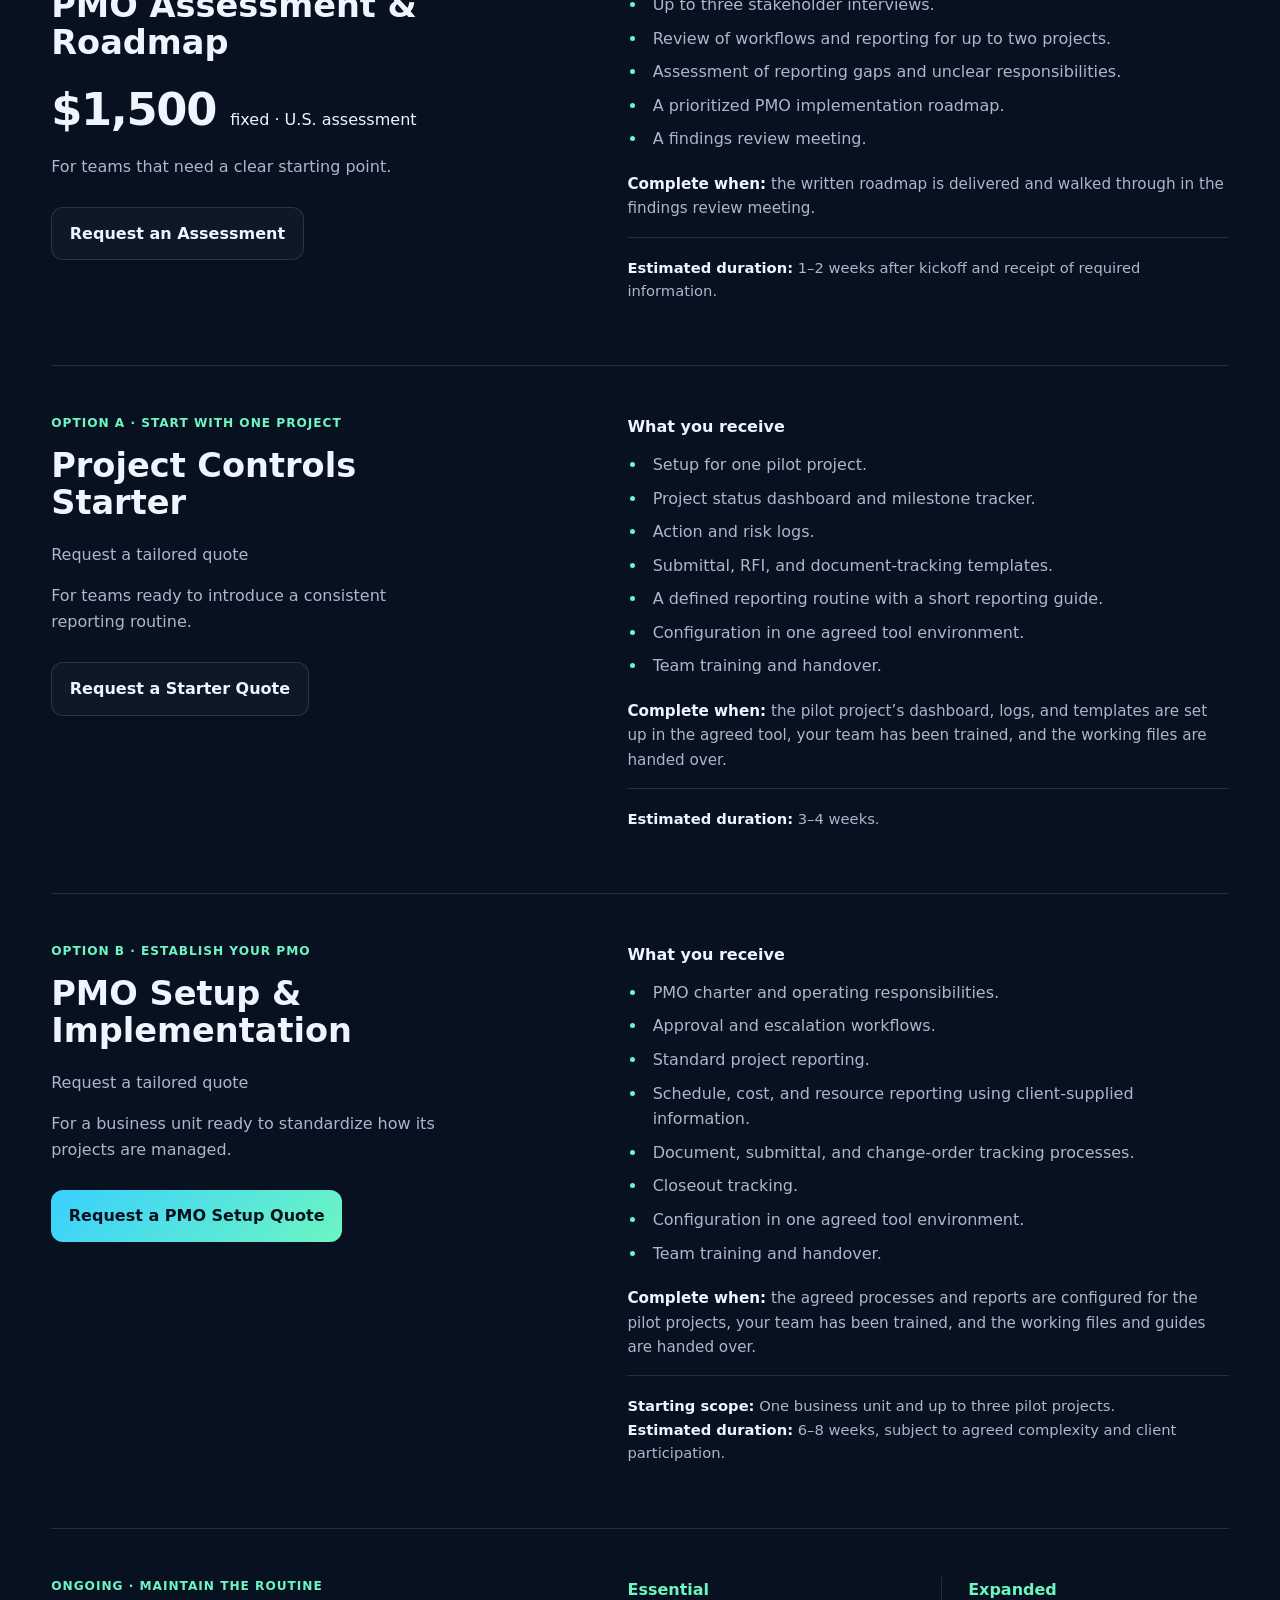
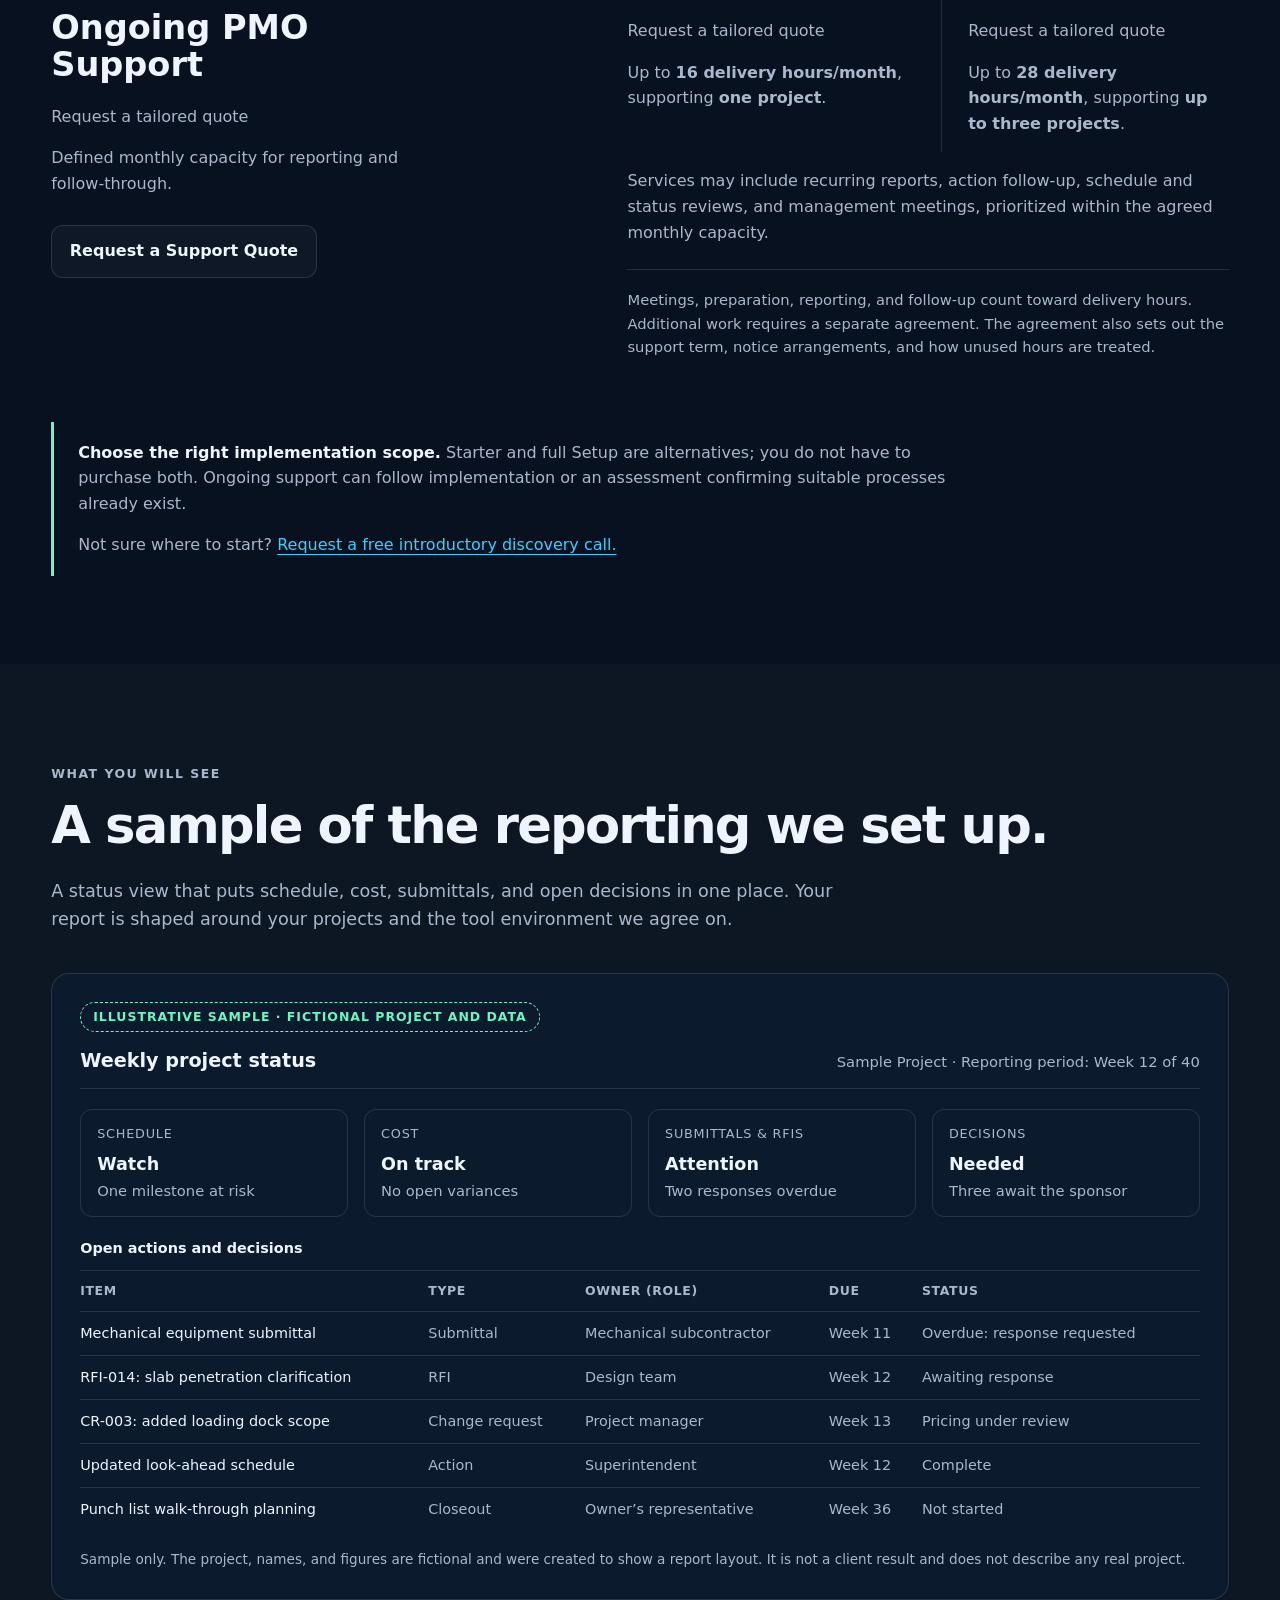
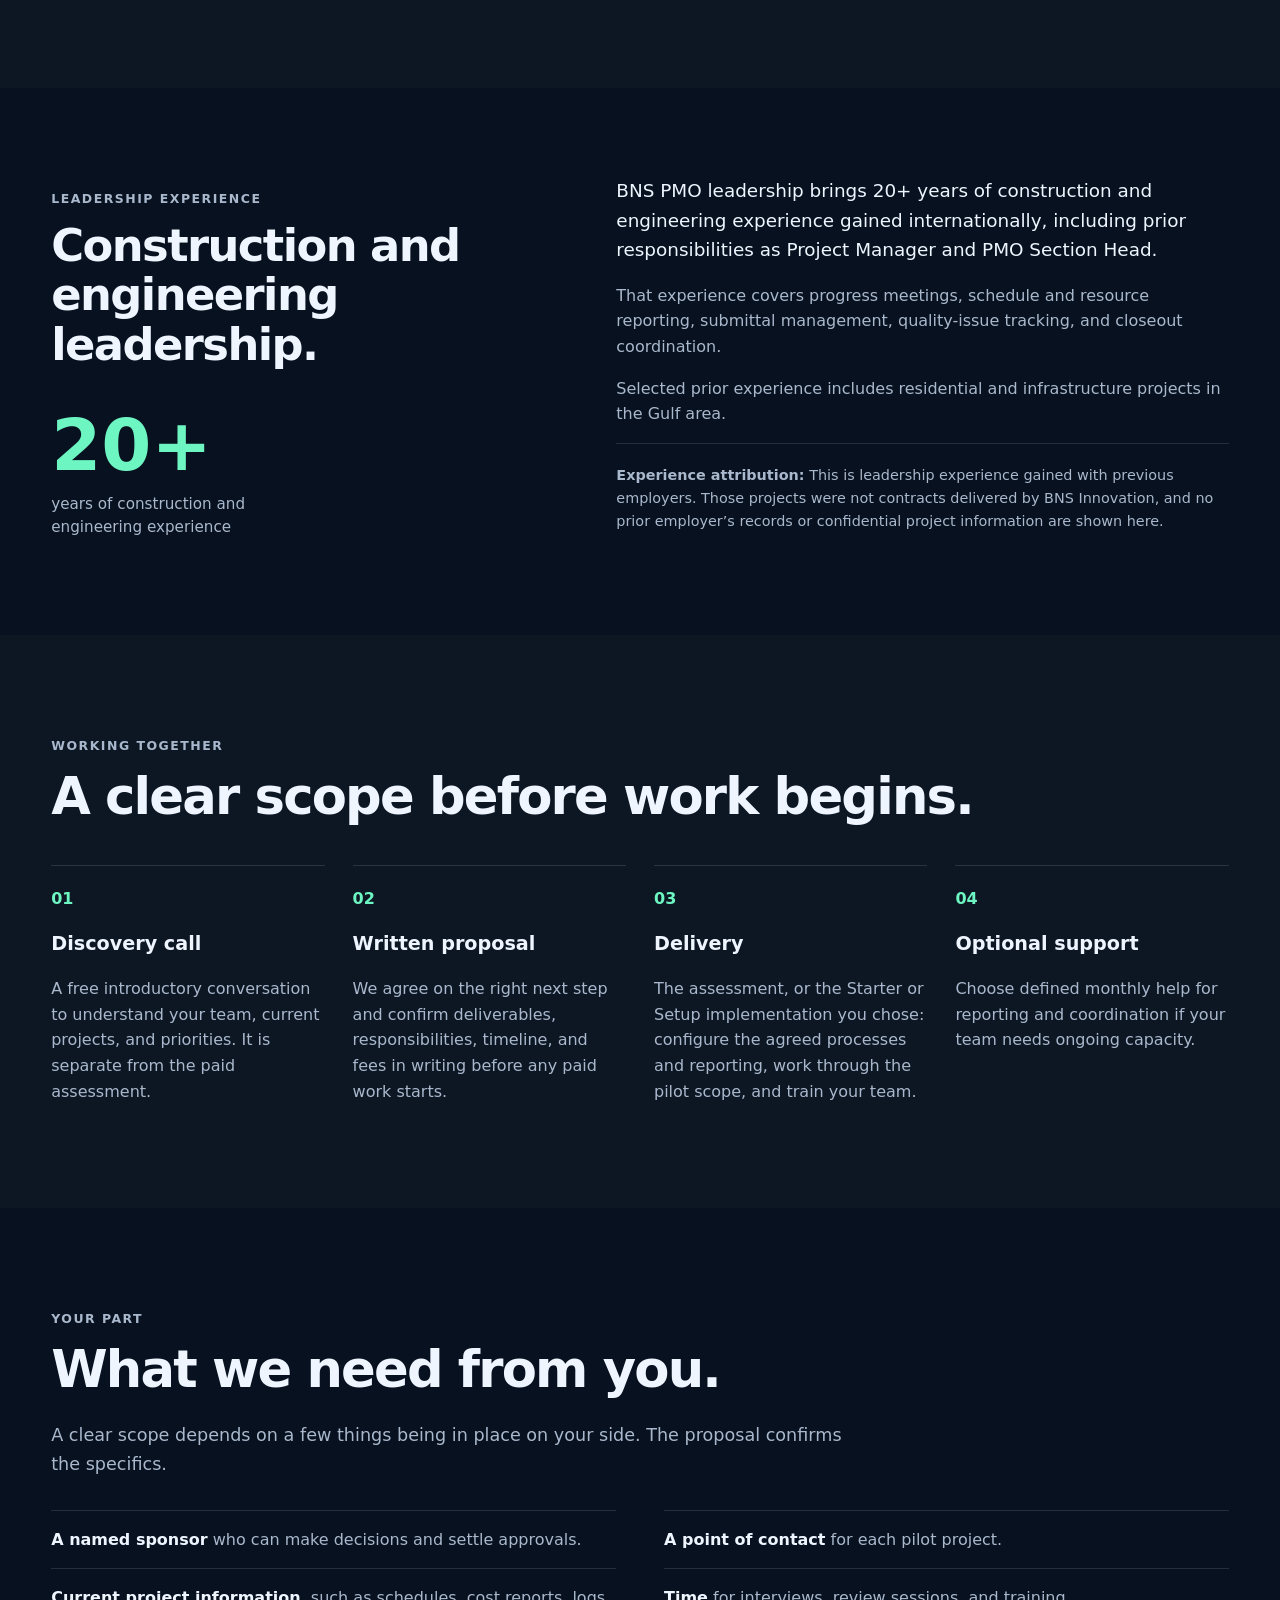
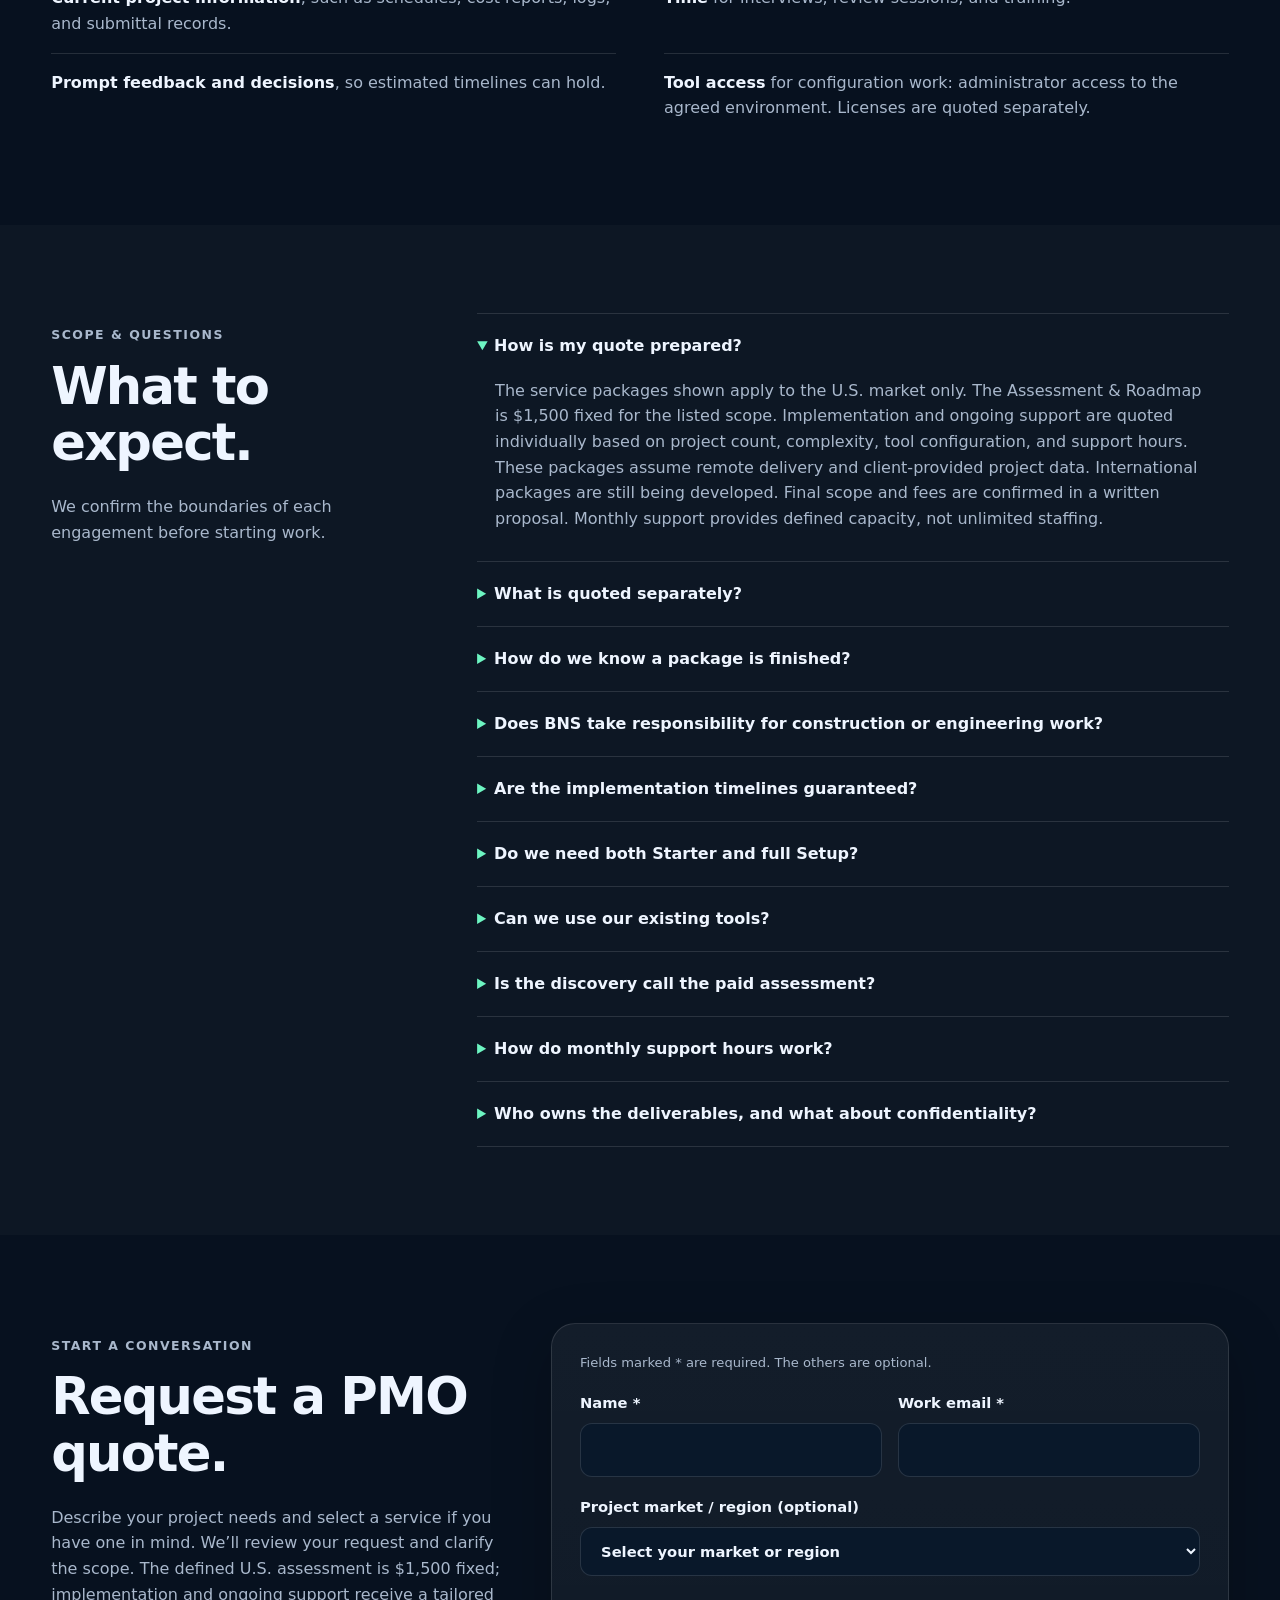
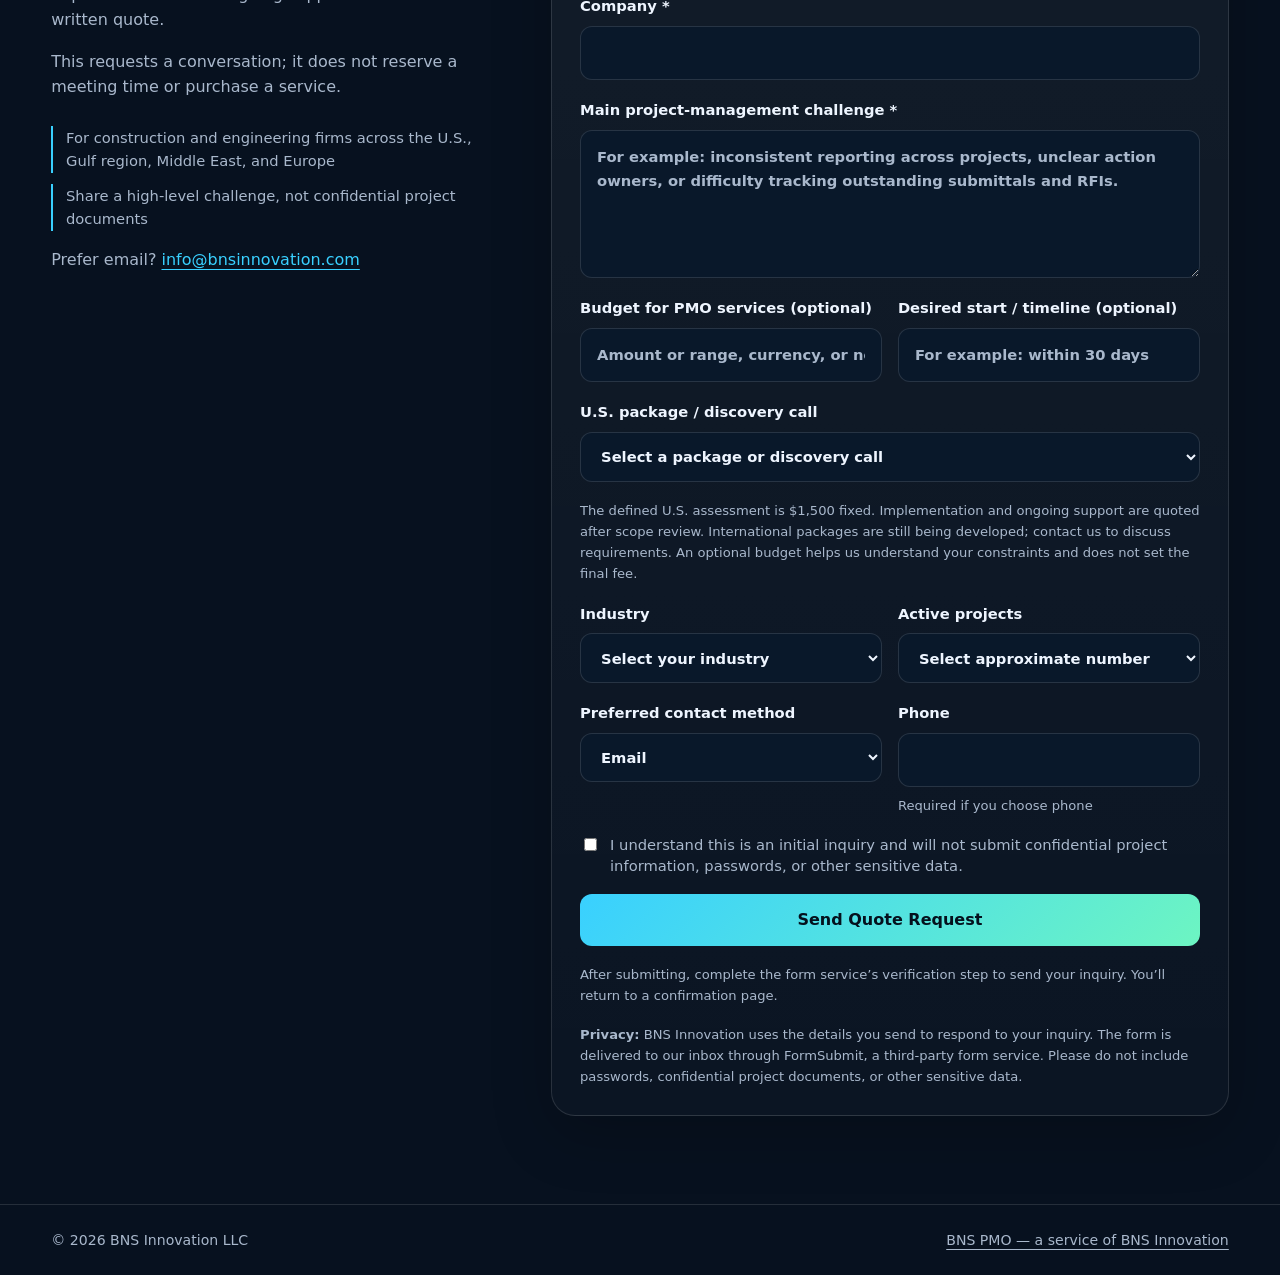
==== commit da6620c2: "Show fixed assessment fee and tailored implementation quotes" ====
--- a/pmo/index.html
+++ b/pmo/index.html
@@ -4,7 +4,7 @@
   <meta charset="UTF-8" />
   <meta name="viewport" content="width=device-width, initial-scale=1.0" />
   <title>U.S. &amp; International Construction PMO Services | BNS Innovation</title>
-  <meta name="description" content="PMO setup and project controls for U.S. and international construction and engineering firms. Request a quote for U.S. PMO services or discuss international requirements." />
+  <meta name="description" content="PMO setup and project controls for U.S. and international construction and engineering firms. U.S. assessment: $1,500 fixed. Implementation and support by tailored quote." />
   <link rel="canonical" href="https://bnsinnovation.com/pmo/" />
   <link rel="icon" href="data:image/svg+xml,%3Csvg xmlns='http://www.w3.org/2000/svg' viewBox='0 0 64 64'%3E%3Cdefs%3E%3ClinearGradient id='g' x1='0' y1='0' x2='1' y2='1'%3E%3Cstop offset='0' stop-color='%2339d0ff'/%3E%3Cstop offset='1' stop-color='%236df5c2'/%3E%3C/linearGradient%3E%3C/defs%3E%3Crect width='64' height='64' rx='14' fill='url(%23g)'/%3E%3Ctext x='32' y='40' font-family='Arial' font-weight='800' font-size='22' text-anchor='middle' fill='%2304111d'%3EBNS%3C/text%3E%3C/svg%3E" />
   <meta property="og:title" content="BNS PMO | Construction &amp; Engineering Project Controls" />
@@ -57,7 +57,7 @@
           <a class="button primary" href="?package=discovery#inquiry" data-package="discovery">Request a PMO Quote</a>
           <a class="button secondary" href="#packages">See U.S. Packages</a>
         </div>
-        <p class="hero-note">Tell us what you need using the quote request form. We’ll review the scope and discuss the next step. An introductory discovery call is free; assessment and implementation work are quoted separately.</p>
+        <p class="hero-note">Tell us what you need using the quote request form. We’ll review the scope and discuss the next step. An introductory discovery call is free. The defined U.S. Assessment &amp; Roadmap is $1,500 fixed; implementation and ongoing support are quoted to your requirements.</p>
         <div class="audience-line"><span>Serving all 50 U.S. states and international markets</span><p>General and specialty contractors · Construction management firms · Engineering consultancies · Delivered remotely</p></div>
       </div>
     </section>
@@ -82,7 +82,7 @@
             <h3>International Markets</h3>
             <p><strong>Gulf Region · Middle East · Europe</strong></p>
             <p>Remote project reporting and PMO setup shaped around your team's terminology, workflows, and time zone.</p>
-            <p>International packages and pricing are being developed. Contact us to discuss your requirements.</p>
+            <p>Contact us to discuss your requirements. International packages are still being developed.</p>
             <span class="text-link">Discuss your international projects →</span>
           </a>
         </div>
@@ -108,15 +108,15 @@
       <div class="container">
         <p class="section-kicker">U.S. market only · Service packages</p>
         <h2 id="packages-title">U.S. packages for all five regions.</h2>
-        <p class="section-intro">These service packages apply only to U.S. projects across the Northeast, Southeast, Midwest, Southwest, and West. International packages are still being developed. Request a quote tailored to your project scope, number of projects, tools, and support needs. Scope and fees are confirmed in a written proposal before any paid work begins. Delivery timelines are estimates and depend on complexity, information availability, and client feedback. Training sessions, review rounds, and the acceptance checklist for each package are also confirmed in that proposal.</p>
+        <p class="section-intro">These service packages apply only to U.S. projects across the Northeast, Southeast, Midwest, Southwest, and West. International packages are still being developed. The U.S. Assessment &amp; Roadmap is $1,500 fixed for the scope listed below. Implementation and ongoing support are quoted to your project scope, number of projects, tools, and support needs. The assessment fee is in U.S. dollars (USD). Scope and fees are confirmed in a written proposal before any paid work begins. Delivery timelines are estimates and depend on complexity, information availability, and client feedback. Training sessions, review rounds, and the acceptance checklist for each package are also confirmed in that proposal.</p>
 
         <article class="package-row" aria-labelledby="assessment-title">
           <div class="package-summary">
             <p class="package-number">Start here · Understand your needs</p>
             <h3 id="assessment-title">PMO Assessment &amp; Roadmap</h3>
-            <p class="package-quote">Pricing by written quote</p>
+            <p class="package-price">$1,500 <span>fixed · U.S. assessment</span></p>
             <p class="package-fit">For teams that need a clear starting point.</p>
-            <a class="button secondary" href="?package=assessment#inquiry" data-package="assessment">Request an Assessment Quote</a>
+            <a class="button secondary" href="?package=assessment#inquiry" data-package="assessment">Request an Assessment</a>
           </div>
           <div class="package-details">
             <h4>What you receive</h4>
@@ -136,7 +136,7 @@
           <div class="package-summary">
             <p class="package-number">Option A · Start with one project</p>
             <h3 id="starter-title">Project Controls Starter</h3>
-            <p class="package-quote">Pricing by written quote</p>
+            <p class="package-quote">Request a tailored quote</p>
             <p class="package-fit">For teams ready to introduce a consistent reporting routine.</p>
             <a class="button secondary" href="?package=starter#inquiry" data-package="starter">Request a Starter Quote</a>
           </div>
@@ -160,7 +160,7 @@
           <div class="package-summary">
             <p class="package-number">Option B · Establish your PMO</p>
             <h3 id="setup-title">PMO Setup &amp; Implementation</h3>
-            <p class="package-quote">Pricing by written quote</p>
+            <p class="package-quote">Request a tailored quote</p>
             <p class="package-fit">For a business unit ready to standardize how its projects are managed.</p>
             <a class="button primary" href="?package=setup#inquiry" data-package="setup">Request a PMO Setup Quote</a>
           </div>
@@ -185,14 +185,14 @@
           <div class="package-summary">
             <p class="package-number">Ongoing · Maintain the routine</p>
             <h3 id="support-title">Ongoing PMO Support</h3>
-            <p class="package-quote">Pricing by written quote</p>
+            <p class="package-quote">Request a tailored quote</p>
             <p class="package-fit">Defined monthly capacity for reporting and follow-through.</p>
             <a class="button secondary" href="?package=support#inquiry" data-package="support">Request a Support Quote</a>
           </div>
           <div class="package-details">
             <div class="support-options">
-              <div><h4>Essential</h4><p class="package-quote">Pricing by written quote</p><p>Up to <strong>16 delivery hours/month</strong>, supporting <strong>one project</strong>.</p></div>
-              <div><h4>Expanded</h4><p class="package-quote">Pricing by written quote</p><p>Up to <strong>28 delivery hours/month</strong>, supporting <strong>up to three projects</strong>.</p></div>
+              <div><h4>Essential</h4><p class="package-quote">Request a tailored quote</p><p>Up to <strong>16 delivery hours/month</strong>, supporting <strong>one project</strong>.</p></div>
+              <div><h4>Expanded</h4><p class="package-quote">Request a tailored quote</p><p>Up to <strong>28 delivery hours/month</strong>, supporting <strong>up to three projects</strong>.</p></div>
             </div>
             <p>Services may include recurring reports, action follow-up, schedule and status reviews, and management meetings, prioritized within the agreed monthly capacity.</p>
             <p class="package-timing">Meetings, preparation, reporting, and follow-up count toward delivery hours. Additional work requires a separate agreement. The agreement also sets out the support term, notice arrangements, and how unused hours are treated.</p>
@@ -283,14 +283,14 @@
       <div class="container faq-layout">
         <div><p class="section-kicker">Scope &amp; questions</p><h2 id="faq-title">What to expect.</h2><p>We confirm the boundaries of each engagement before starting work.</p></div>
         <div class="faq-list">
-          <details open><summary>How is my quote prepared?</summary><div><p>The service packages shown apply to the U.S. market only. International packages are still being developed. Quotes are based on the agreed scope and assume remote delivery and client-provided project data. Final scope and fees are confirmed in a written proposal. Monthly support provides defined capacity, not unlimited staffing.</p></div></details>
+          <details open><summary>How is my quote prepared?</summary><div><p>The service packages shown apply to the U.S. market only. The Assessment &amp; Roadmap is $1,500 fixed for the listed scope. Implementation and ongoing support are quoted individually based on project count, complexity, tool configuration, and support hours. These packages assume remote delivery and client-provided project data. International packages are still being developed. Final scope and fees are confirmed in a written proposal. Monthly support provides defined capacity, not unlimited staffing.</p></div></details>
           <details><summary>What is quoted separately?</summary><div><p>Software licenses, site visits, major data cleanup, custom integrations, and detailed schedule creation are quoted separately.</p></div></details>
           <details><summary>How do we know a package is finished?</summary><div><p>Each package above states what “complete” means. The written proposal confirms the deliverables, training sessions, review rounds, and acceptance checklist before work begins.</p></div></details>
           <details><summary>Does BNS take responsibility for construction or engineering work?</summary><div><p>These packages establish the agreed management processes. Engineering design, construction supervision, and site-safety responsibility are outside these packages. BNS does not provide legal, contract-claims, accounting, or tax advice, and does not audit or verify the data you supply. Reports reflect the information you provide.</p></div></details>
           <details><summary>Are the implementation timelines guaranteed?</summary><div><p>No. Timelines are estimates and depend on the agreed scope, information availability, and client feedback. We confirm the delivery plan together.</p></div></details>
           <details><summary>Do we need both Starter and full Setup?</summary><div><p>No. They are alternative implementation scopes. Starter focuses on one pilot project. Full Setup establishes the agreed PMO processes within one business unit and up to three pilot projects at the starting scope.</p></div></details>
           <details><summary>Can we use our existing tools?</summary><div><p>We review your current tools during scoping. PMO Setup includes configuration in one agreed tool environment. We confirm suitability and any separate licensing, integration, or cleanup work before implementation.</p></div></details>
-          <details><summary>Is the discovery call the paid assessment?</summary><div><p>No. The introductory discovery call is free. The paid U.S. assessment is a separate engagement with interviews, project reviews, a roadmap, and a findings meeting. Submitting an inquiry does not purchase a package or confirm a meeting time.</p></div></details>
+          <details><summary>Is the discovery call the paid assessment?</summary><div><p>No. The introductory discovery call is free. The $1,500 fixed-price U.S. assessment is a separate engagement with interviews, project reviews, a roadmap, and a findings meeting. Submitting an inquiry does not purchase a package or confirm a meeting time.</p></div></details>
           <details><summary>How do monthly support hours work?</summary><div><p>For U.S. projects, Essential includes up to 16 delivery hours per month for one project. Expanded includes up to 28 hours per month for up to three projects. Meetings, preparation, reporting, and follow-up all count toward those hours. Work is prioritized within that capacity; additional work requires a separate agreement. The agreement also sets out the support term, notice arrangements, and how unused hours are treated.</p></div></details>
           <details><summary>Who owns the deliverables, and what about confidentiality?</summary><div><p>Rights to client-specific outputs, reusable BNS templates, and any third-party materials are confirmed in the written proposal. If you need a confidentiality agreement, raise it during scoping and we will review it. Please do not send confidential project documents through the website form.</p></div></details>
         </div>
@@ -302,7 +302,7 @@
         <div class="assessment-intro">
           <p class="section-kicker">Start a conversation</p>
           <h2 id="inquiry-title">Request a PMO quote.</h2>
-          <p>Describe your project needs and select a service if you have one in mind. We’ll review your request, clarify the scope, and provide a written quote when the requirements are agreed.</p>
+          <p>Describe your project needs and select a service if you have one in mind. We’ll review your request and clarify the scope. The defined U.S. assessment is $1,500 fixed; implementation and ongoing support receive a tailored written quote.</p>
           <p>This requests a conversation; it does not reserve a meeting time or purchase a service.</p>
           <div class="assessment-notes"><span>For construction and engineering firms across the U.S., Gulf region, Middle East, and Europe</span><span>Share a high-level challenge, not confidential project documents</span></div>
           <p>Prefer email? <a class="text-link" href="mailto:info@bnsinnovation.com">info@bnsinnovation.com</a></p>
@@ -329,14 +329,14 @@
           <label for="pmo-package">U.S. package / discovery call<select id="pmo-package" name="package_interest">
             <option value="">Select a package or discovery call</option>
             <option value="discovery">Quote request / free introductory call / not sure yet</option>
-            <option value="assessment" data-us-package>U.S. — PMO Assessment &amp; Roadmap</option>
+            <option value="assessment" data-us-package>U.S. — PMO Assessment &amp; Roadmap — $1,500 fixed</option>
             <option value="starter" data-us-package>U.S. — Project Controls Starter</option>
             <option value="setup" data-us-package>U.S. — PMO Setup &amp; Implementation</option>
             <option value="support" data-us-package>U.S. — Ongoing PMO Support — compare options</option>
             <option value="essential" data-us-package>U.S. — Essential Support</option>
             <option value="expanded" data-us-package>U.S. — Expanded Support</option>
           </select></label>
-          <p class="form-help" id="market-pricing-note" aria-live="polite">U.S. packages are quoted after scope review. International packages are still being developed; contact us to discuss requirements. An optional budget helps us understand your constraints and does not set the final fee.</p>
+          <p class="form-help" id="market-pricing-note" aria-live="polite">The defined U.S. assessment is $1,500 fixed. Implementation and ongoing support are quoted after scope review. International packages are still being developed; contact us to discuss requirements. An optional budget helps us understand your constraints and does not set the final fee.</p>
           <div class="form-grid two-col">
             <label for="pmo-industry">Industry<select id="pmo-industry" name="industry"><option value="">Select your industry</option><option>General contracting</option><option>Specialty contracting</option><option>Construction management</option><option>Engineering consultancy</option><option>Other construction or engineering</option><option>Other</option></select></label>
             <label for="pmo-projects">Active projects<select id="pmo-projects" name="active_projects"><option value="">Select approximate number</option><option>Planning our first project</option><option>1</option><option>2–3</option><option>4–10</option><option>11+</option></select></label>
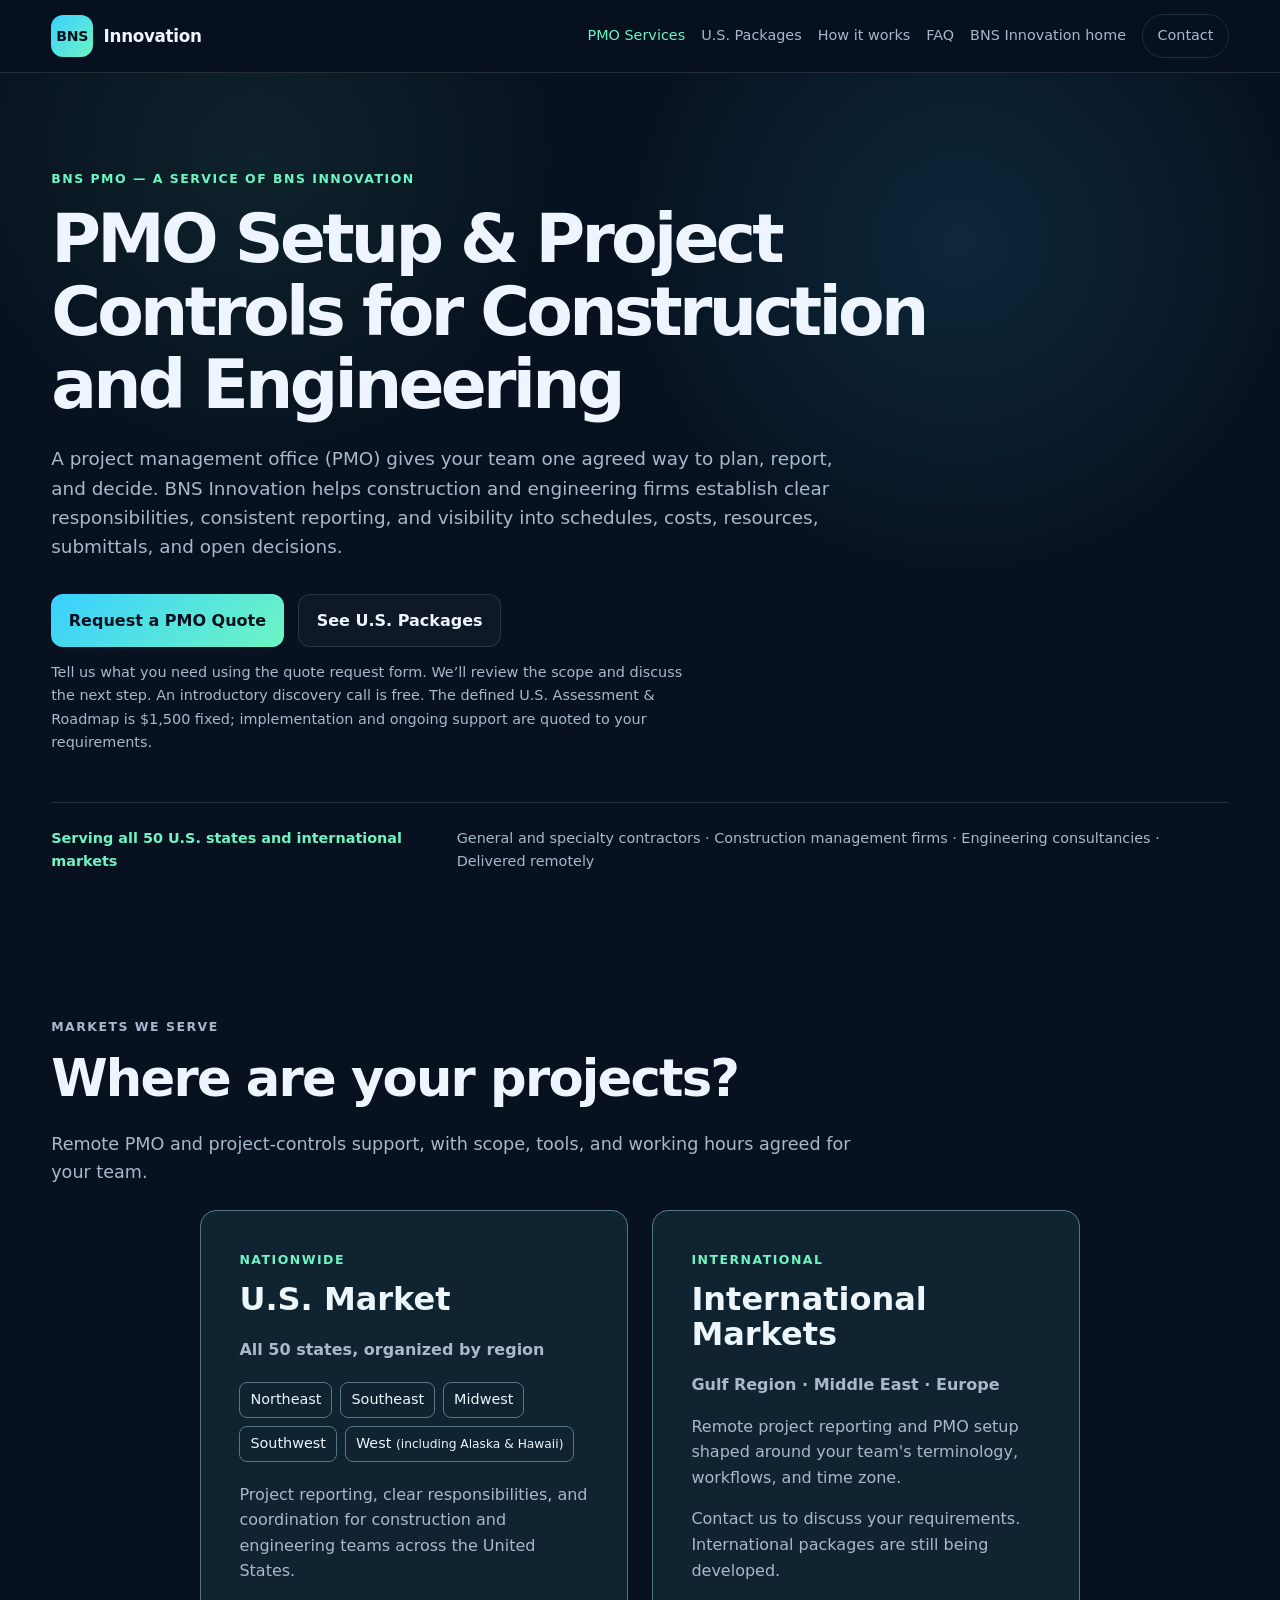
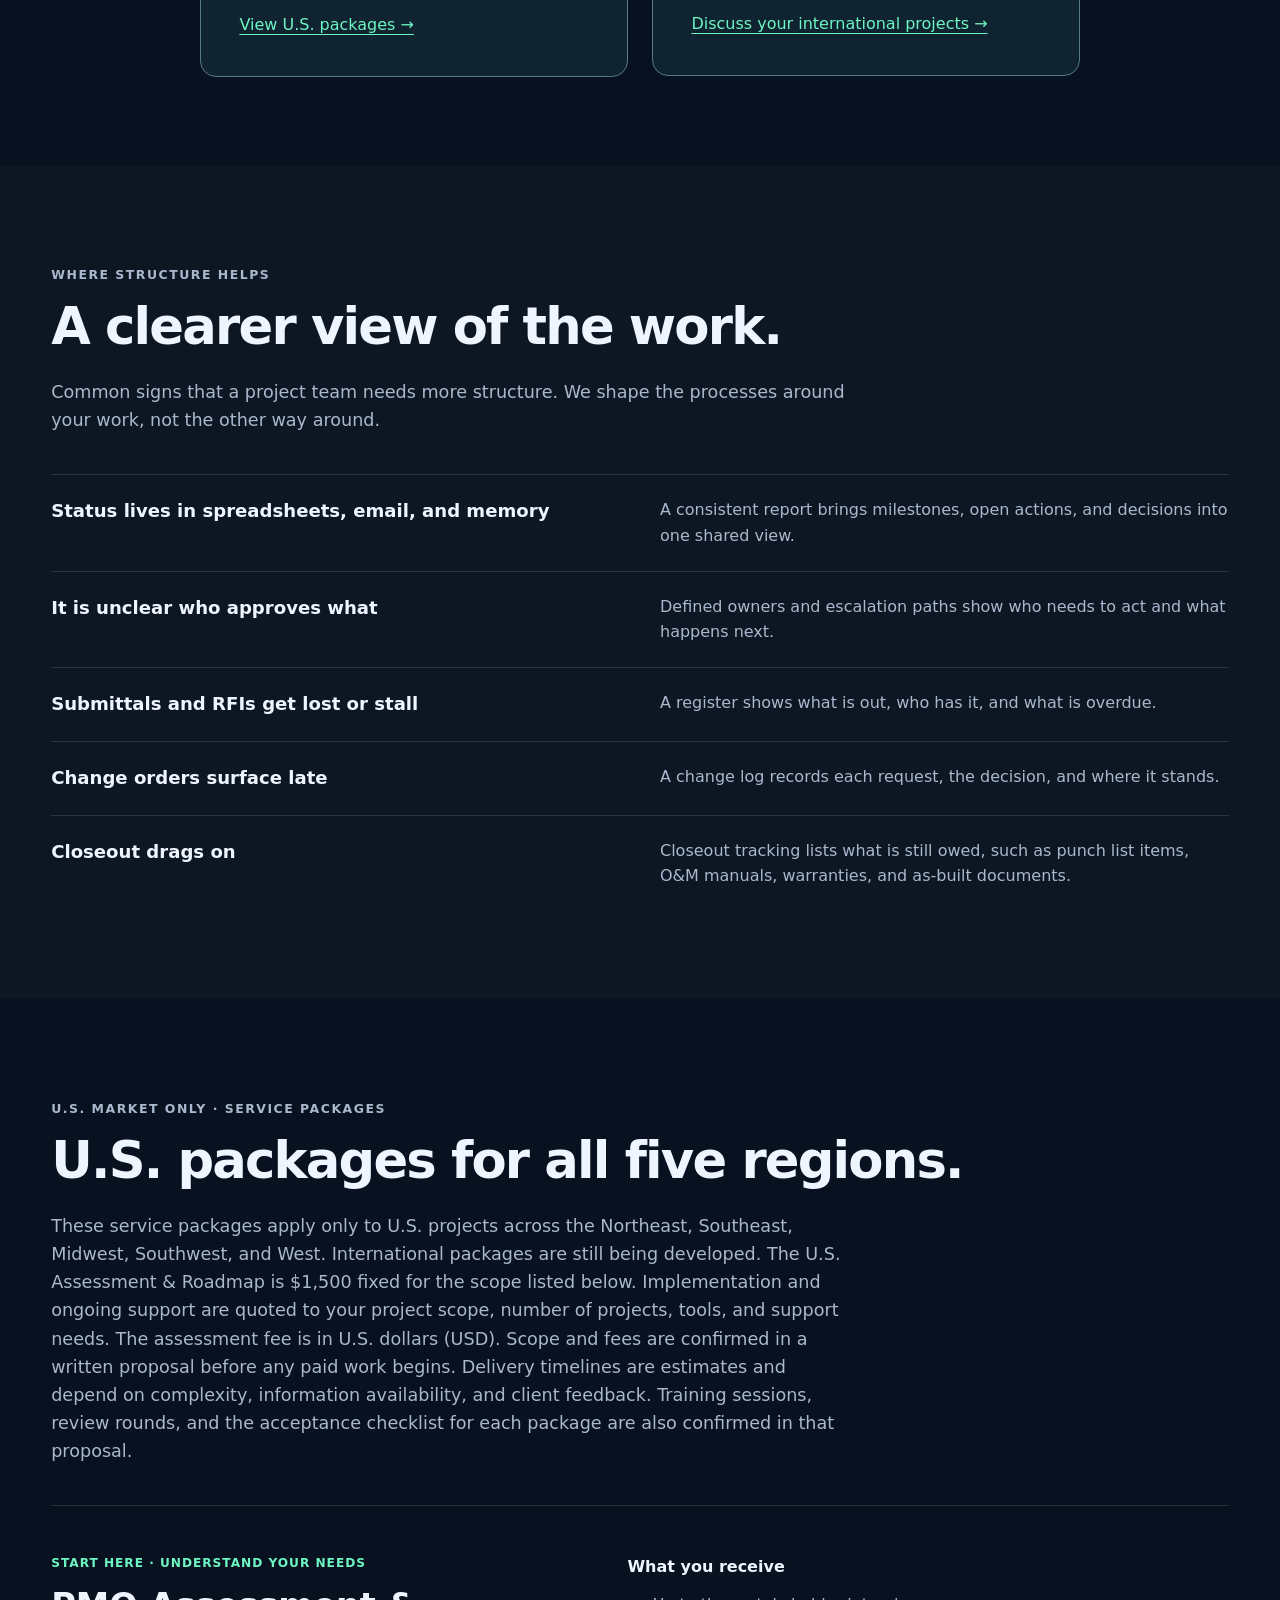
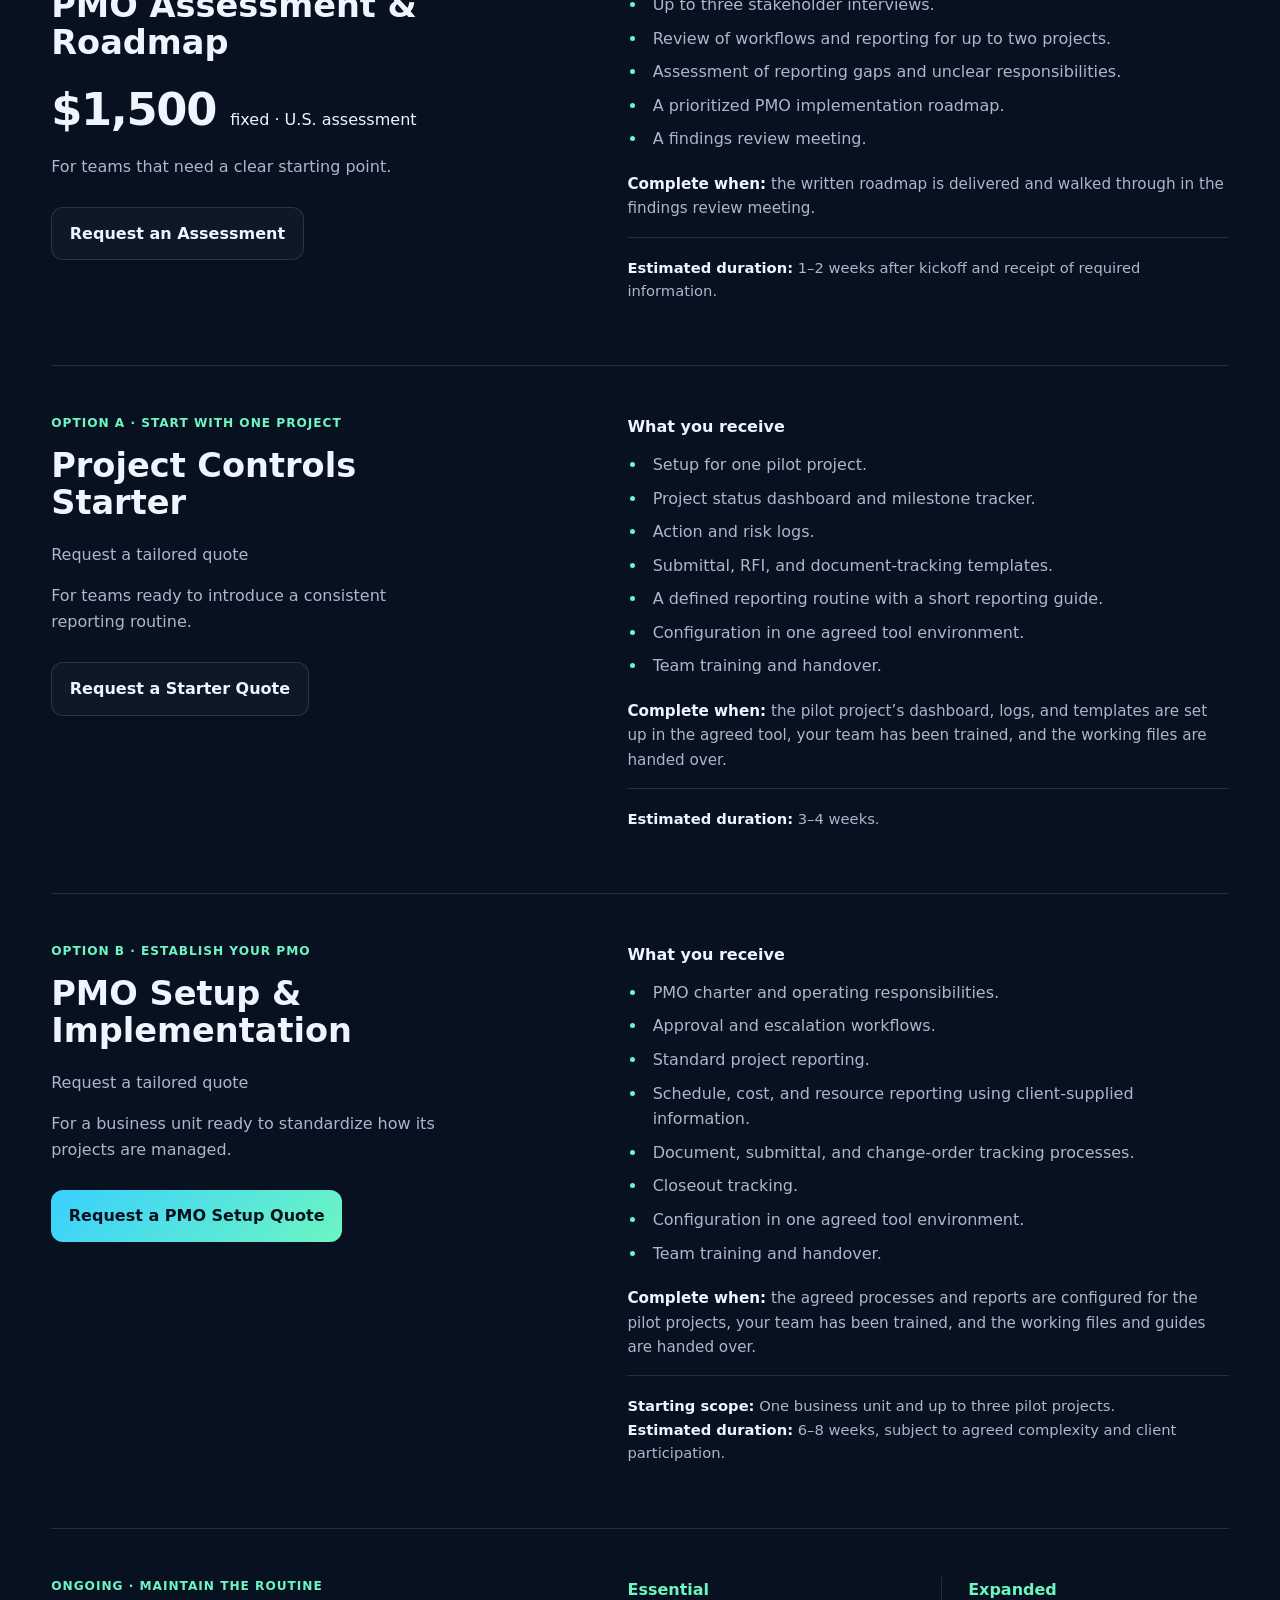
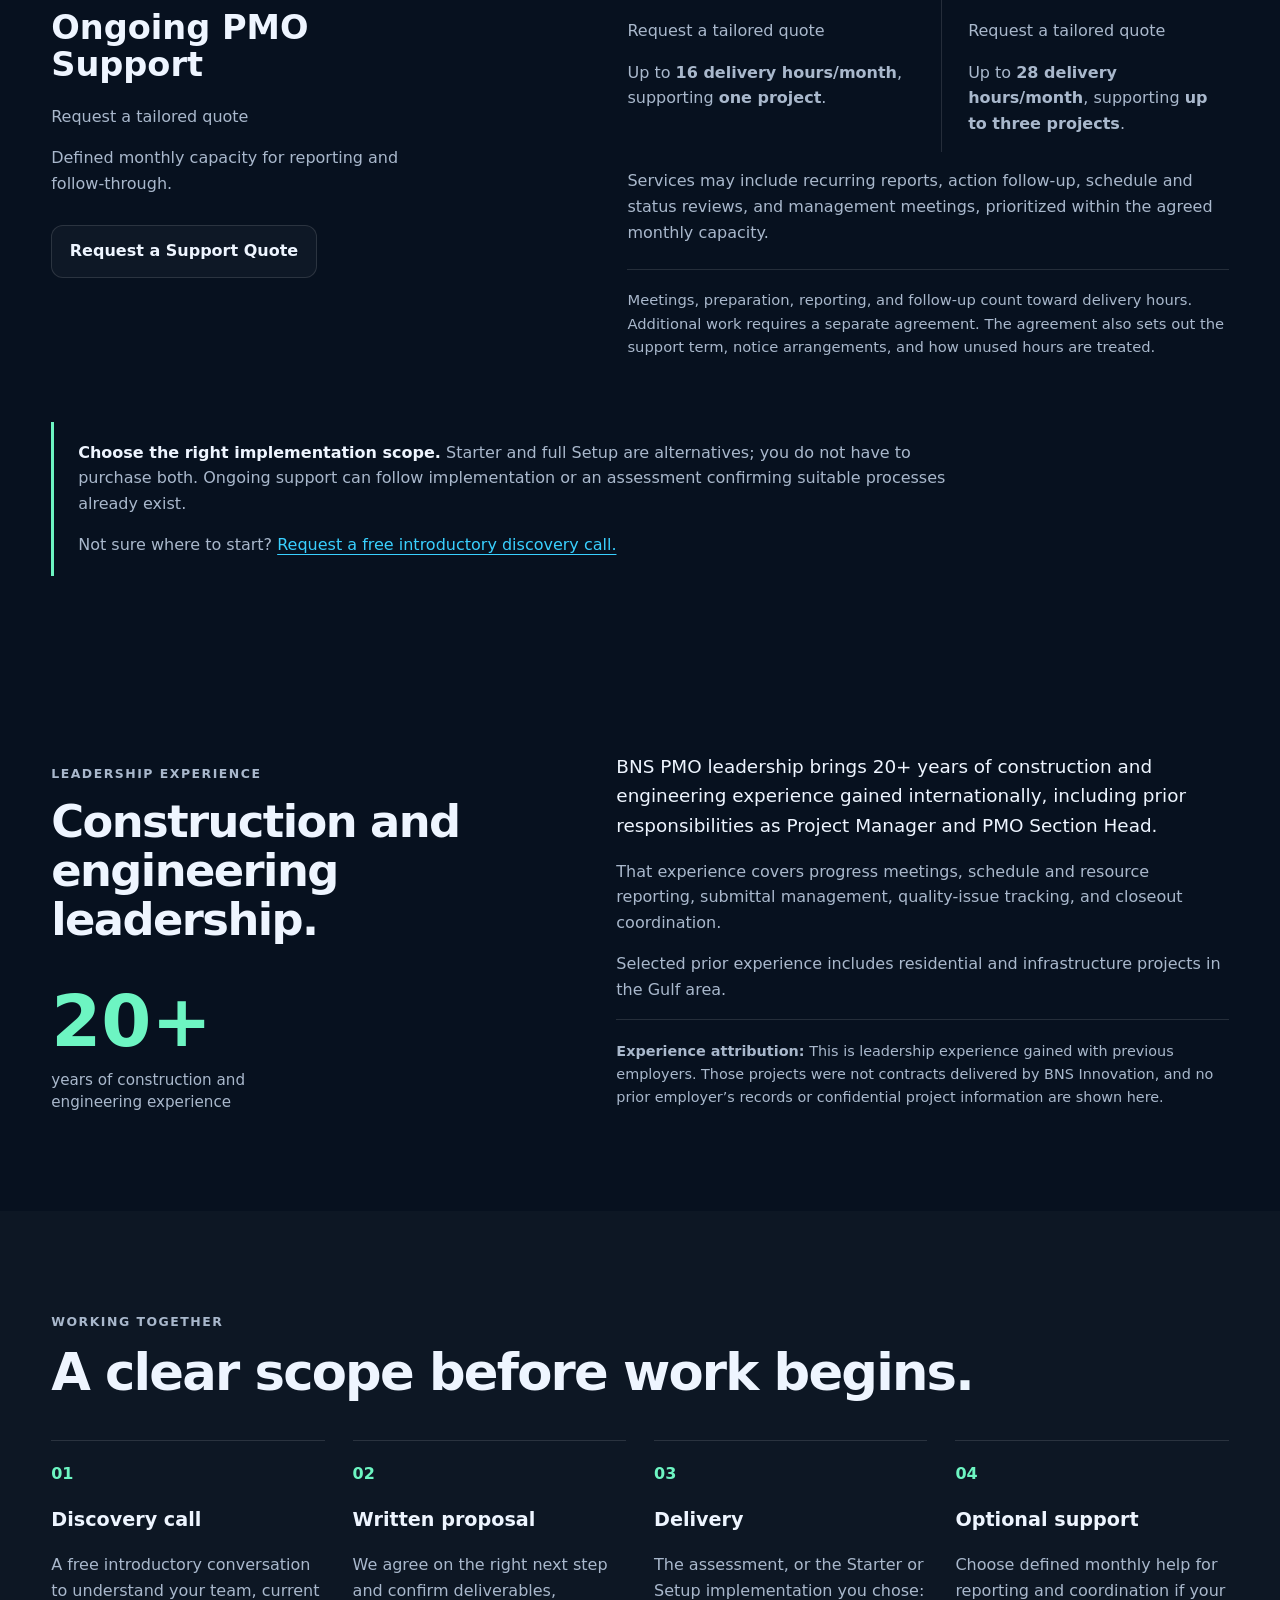
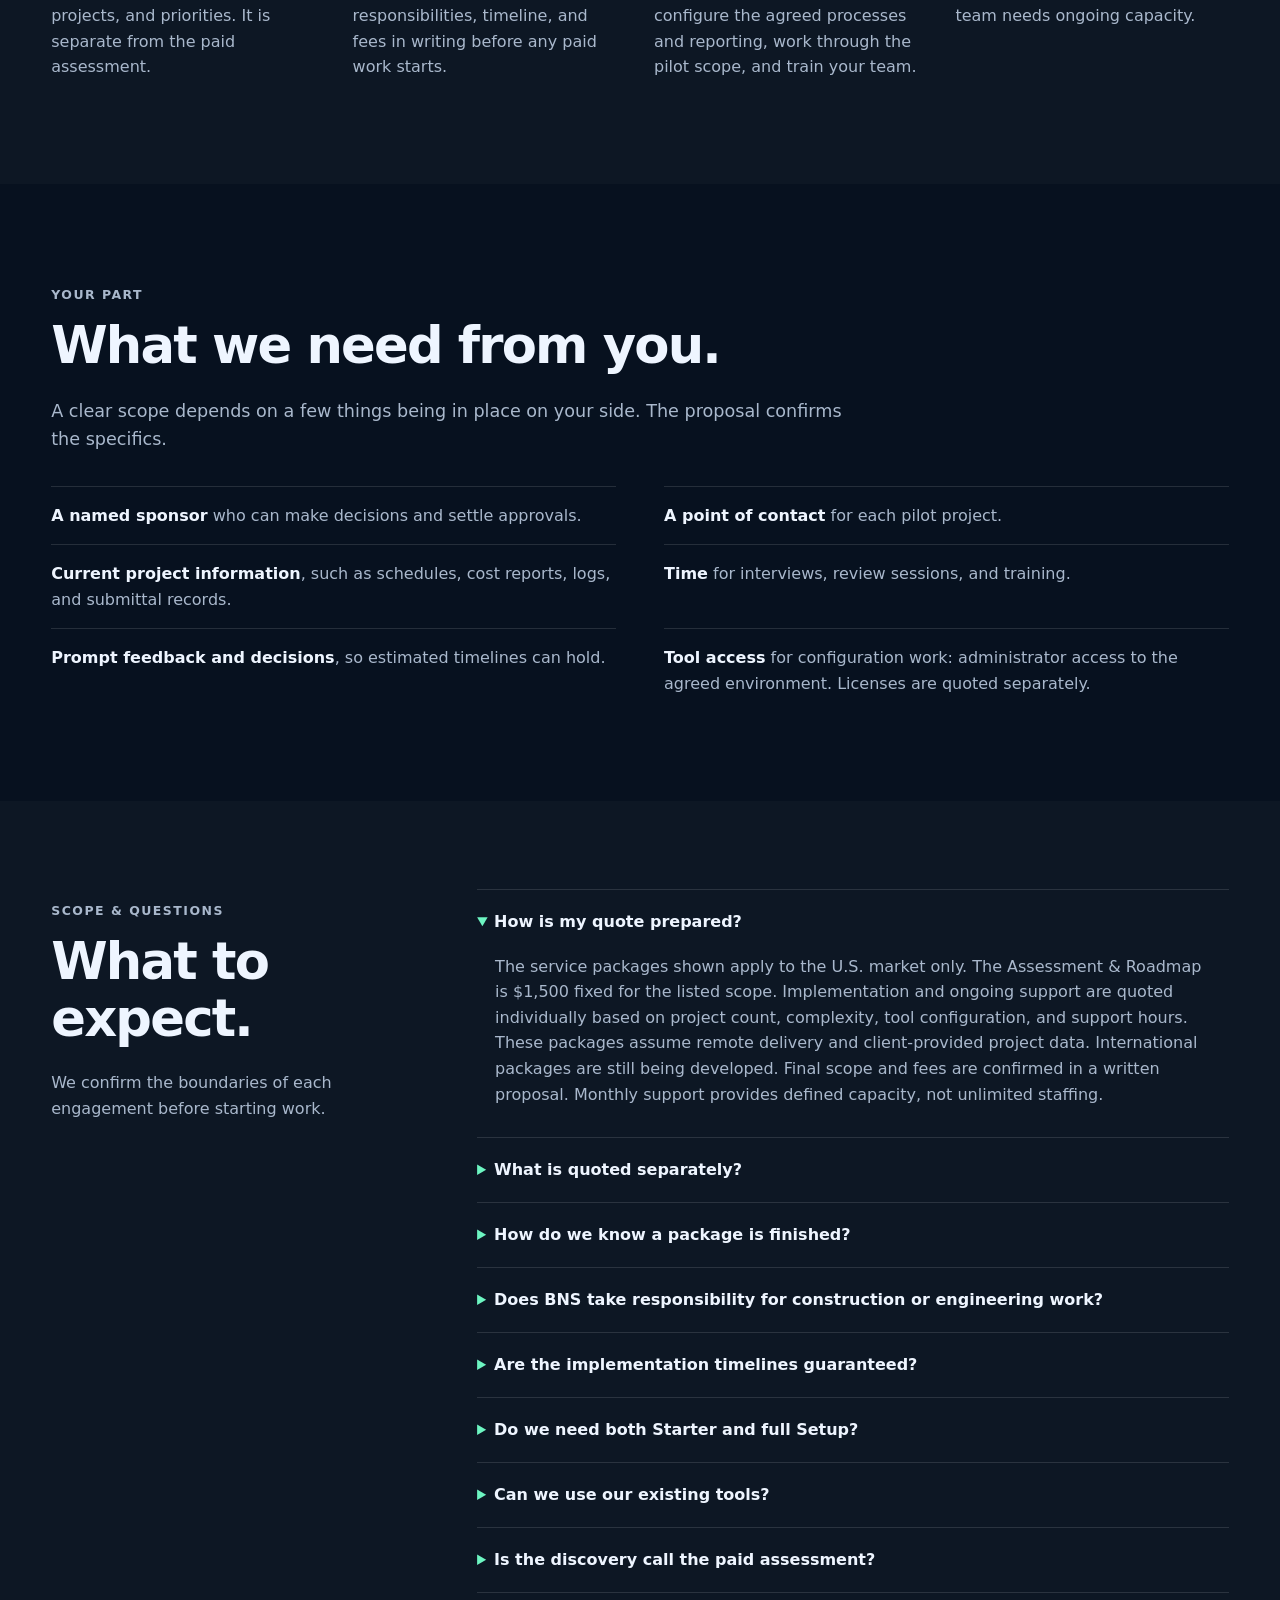
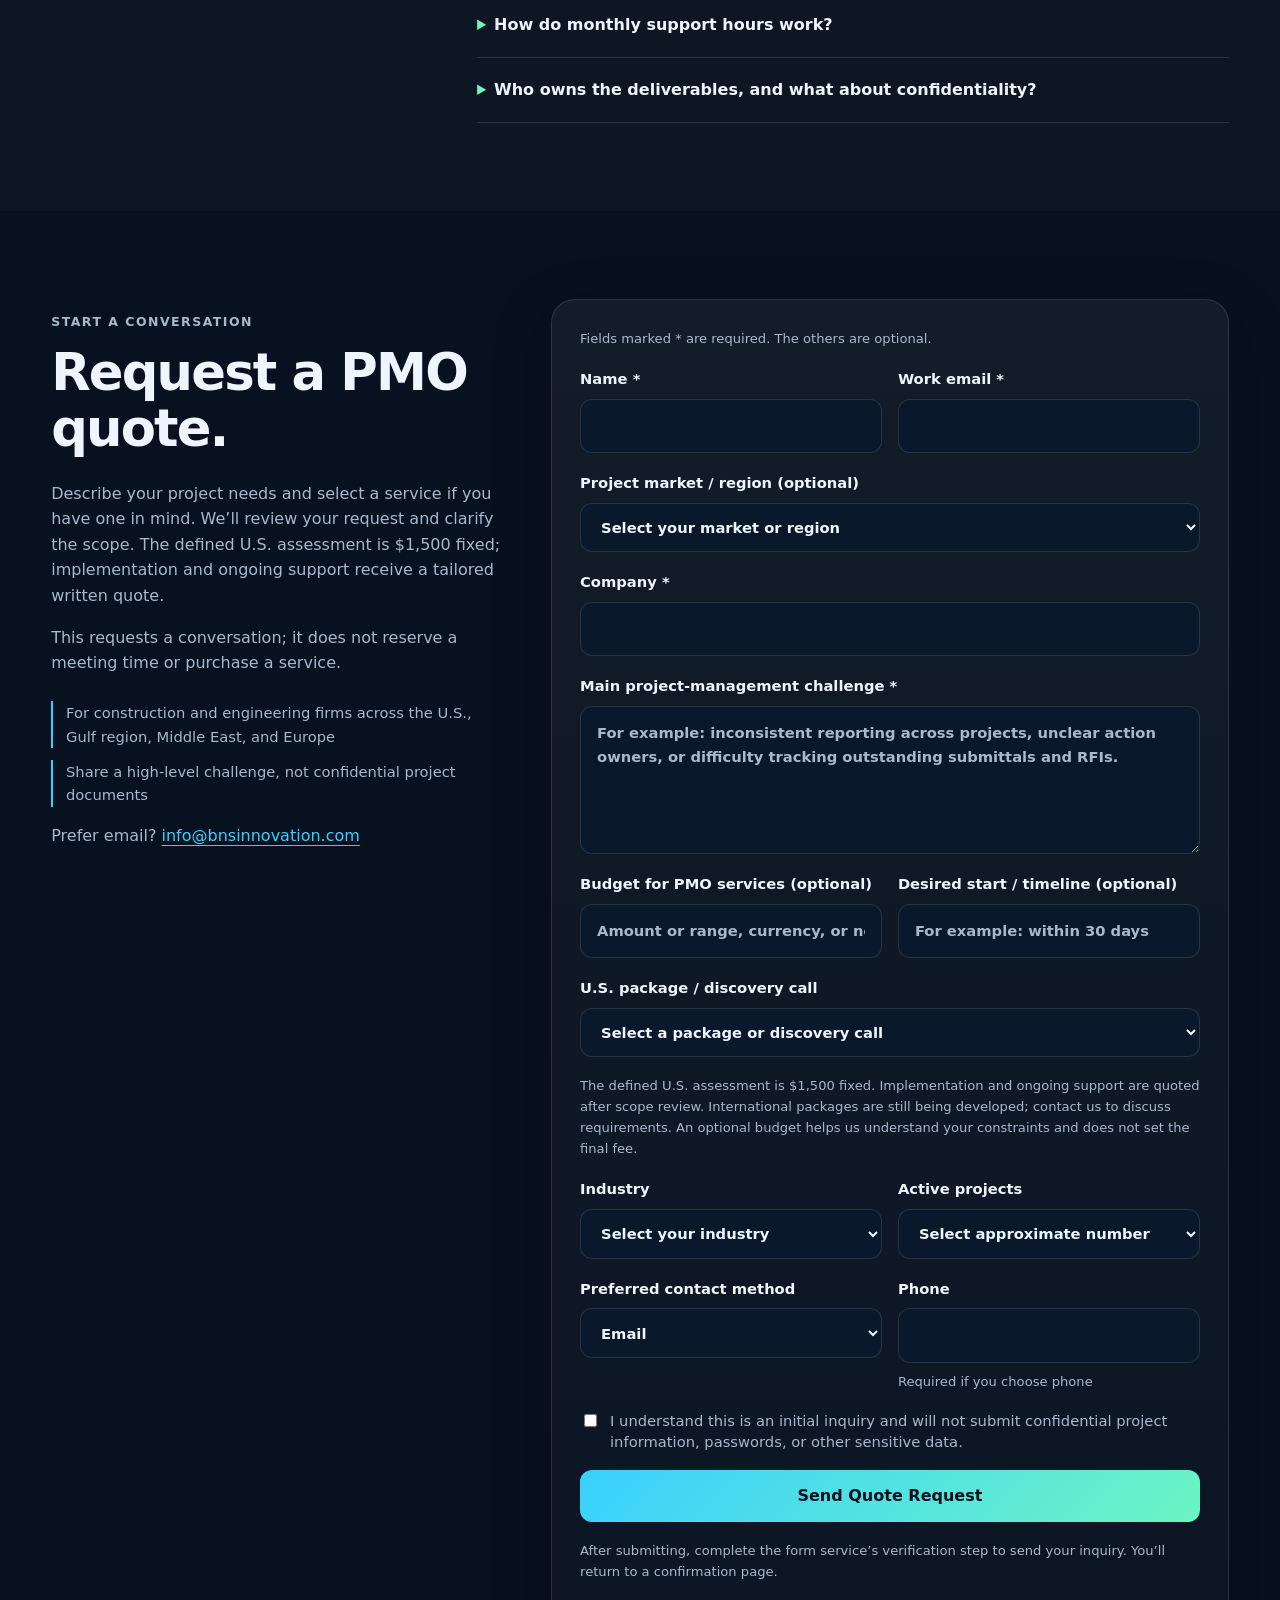
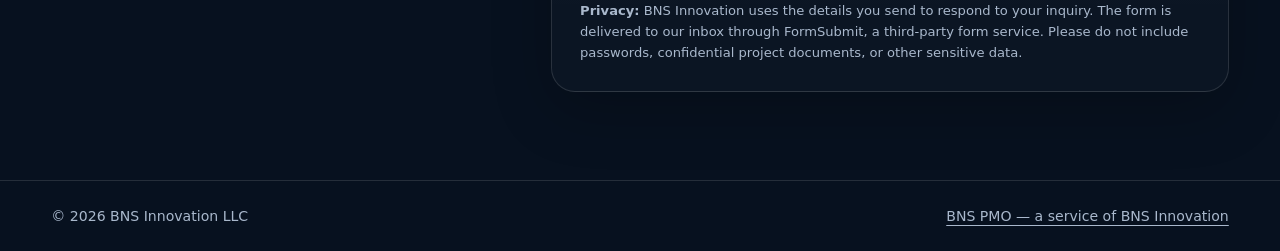
==== commit 1c828480: "Remove sample reporting section from PMO service page" ====
--- a/pmo/index.html
+++ b/pmo/index.html
@@ -206,37 +206,6 @@
       </div>
     </section>
 
-    <section id="sample" class="section alt" aria-labelledby="sample-title">
-      <div class="container">
-        <p class="section-kicker">What you will see</p>
-        <h2 id="sample-title">A sample of the reporting we set up.</h2>
-        <p class="section-intro">A status view that puts schedule, cost, submittals, and open decisions in one place. Your report is shaped around your projects and the tool environment we agree on.</p>
-        <figure class="sample-report">
-          <p class="sample-tag">Illustrative sample · fictional project and data</p>
-          <div class="sample-head"><h3>Weekly project status</h3><p>Sample Project · Reporting period: Week 12 of 40</p></div>
-          <dl class="sample-summary">
-            <div><dt>Schedule</dt><dd><strong>Watch</strong> One milestone at risk</dd></div>
-            <div><dt>Cost</dt><dd><strong>On track</strong> No open variances</dd></div>
-            <div><dt>Submittals &amp; RFIs</dt><dd><strong>Attention</strong> Two responses overdue</dd></div>
-            <div><dt>Decisions</dt><dd><strong>Needed</strong> Three await the sponsor</dd></div>
-          </dl>
-          <div class="sample-table-wrap" role="region" aria-label="Sample open items table" tabindex="0">
-            <table class="sample-table">
-              <caption>Open actions and decisions</caption>
-              <thead><tr><th scope="col">Item</th><th scope="col">Type</th><th scope="col">Owner (role)</th><th scope="col">Due</th><th scope="col">Status</th></tr></thead>
-              <tbody>
-                <tr><td>Mechanical equipment submittal</td><td>Submittal</td><td>Mechanical subcontractor</td><td>Week 11</td><td>Overdue: response requested</td></tr>
-                <tr><td>RFI-014: slab penetration clarification</td><td>RFI</td><td>Design team</td><td>Week 12</td><td>Awaiting response</td></tr>
-                <tr><td>CR-003: added loading dock scope</td><td>Change request</td><td>Project manager</td><td>Week 13</td><td>Pricing under review</td></tr>
-                <tr><td>Updated look-ahead schedule</td><td>Action</td><td>Superintendent</td><td>Week 12</td><td>Complete</td></tr>
-                <tr><td>Punch list walk-through planning</td><td>Closeout</td><td>Owner’s representative</td><td>Week 36</td><td>Not started</td></tr>
-              </tbody>
-            </table>
-          </div>
-          <figcaption>Sample only. The project, names, and figures are fictional and were created to show a report layout. It is not a client result and does not describe any real project.</figcaption>
-        </figure>
-      </div>
-    </section>
 
     <section class="section" aria-labelledby="experience-title">
       <div class="container experience-layout">
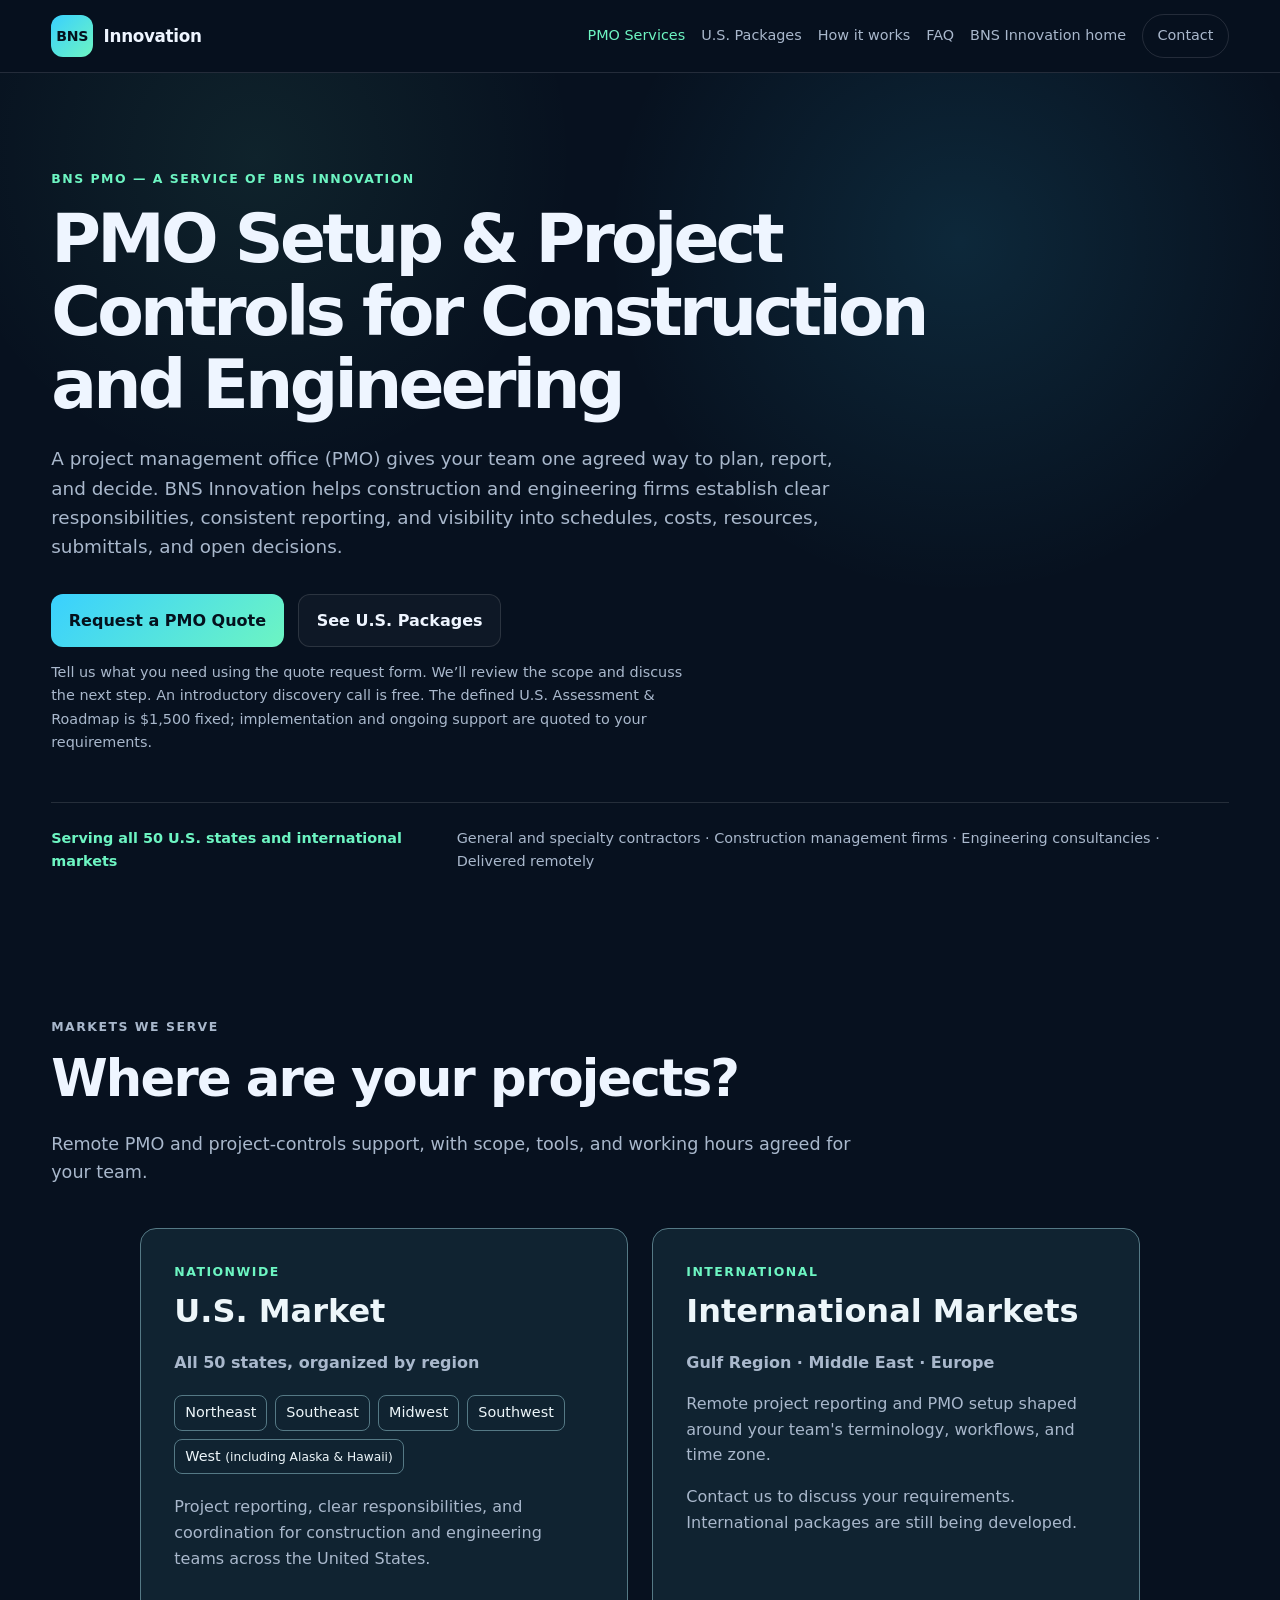
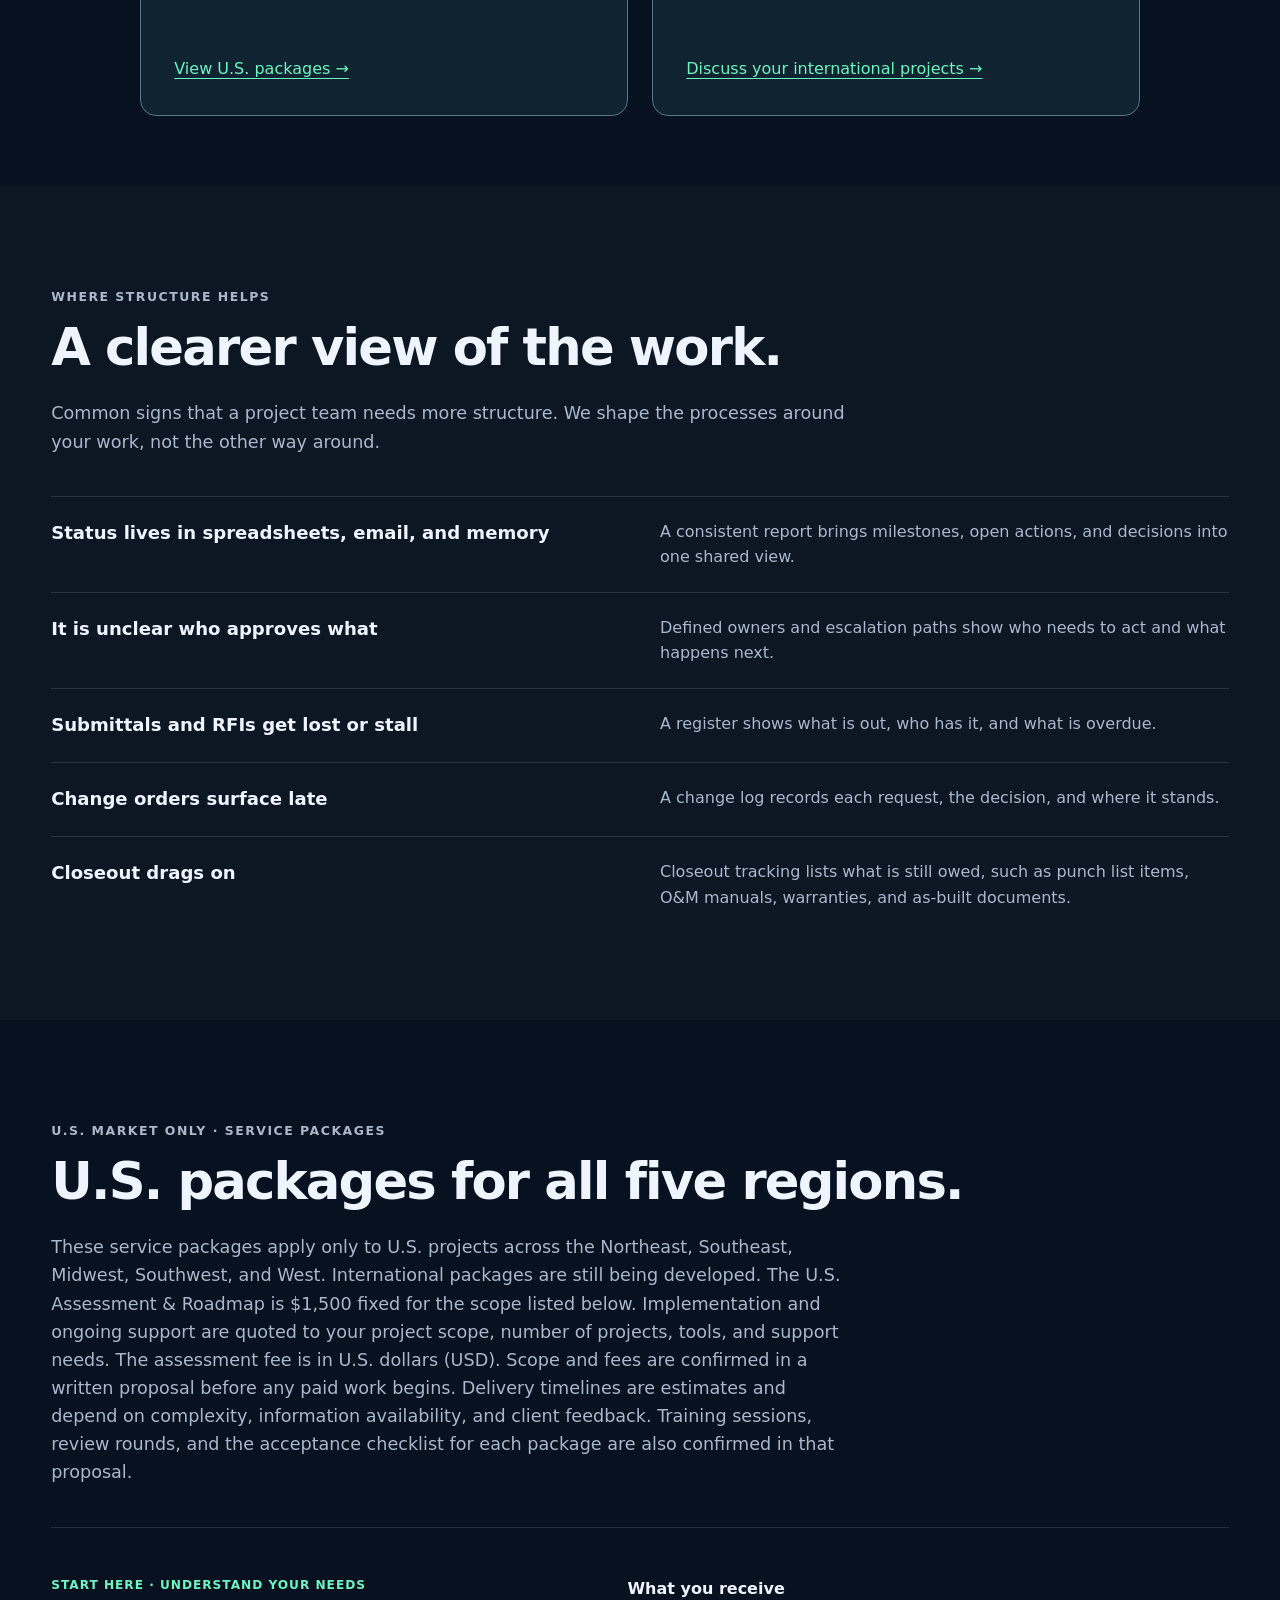
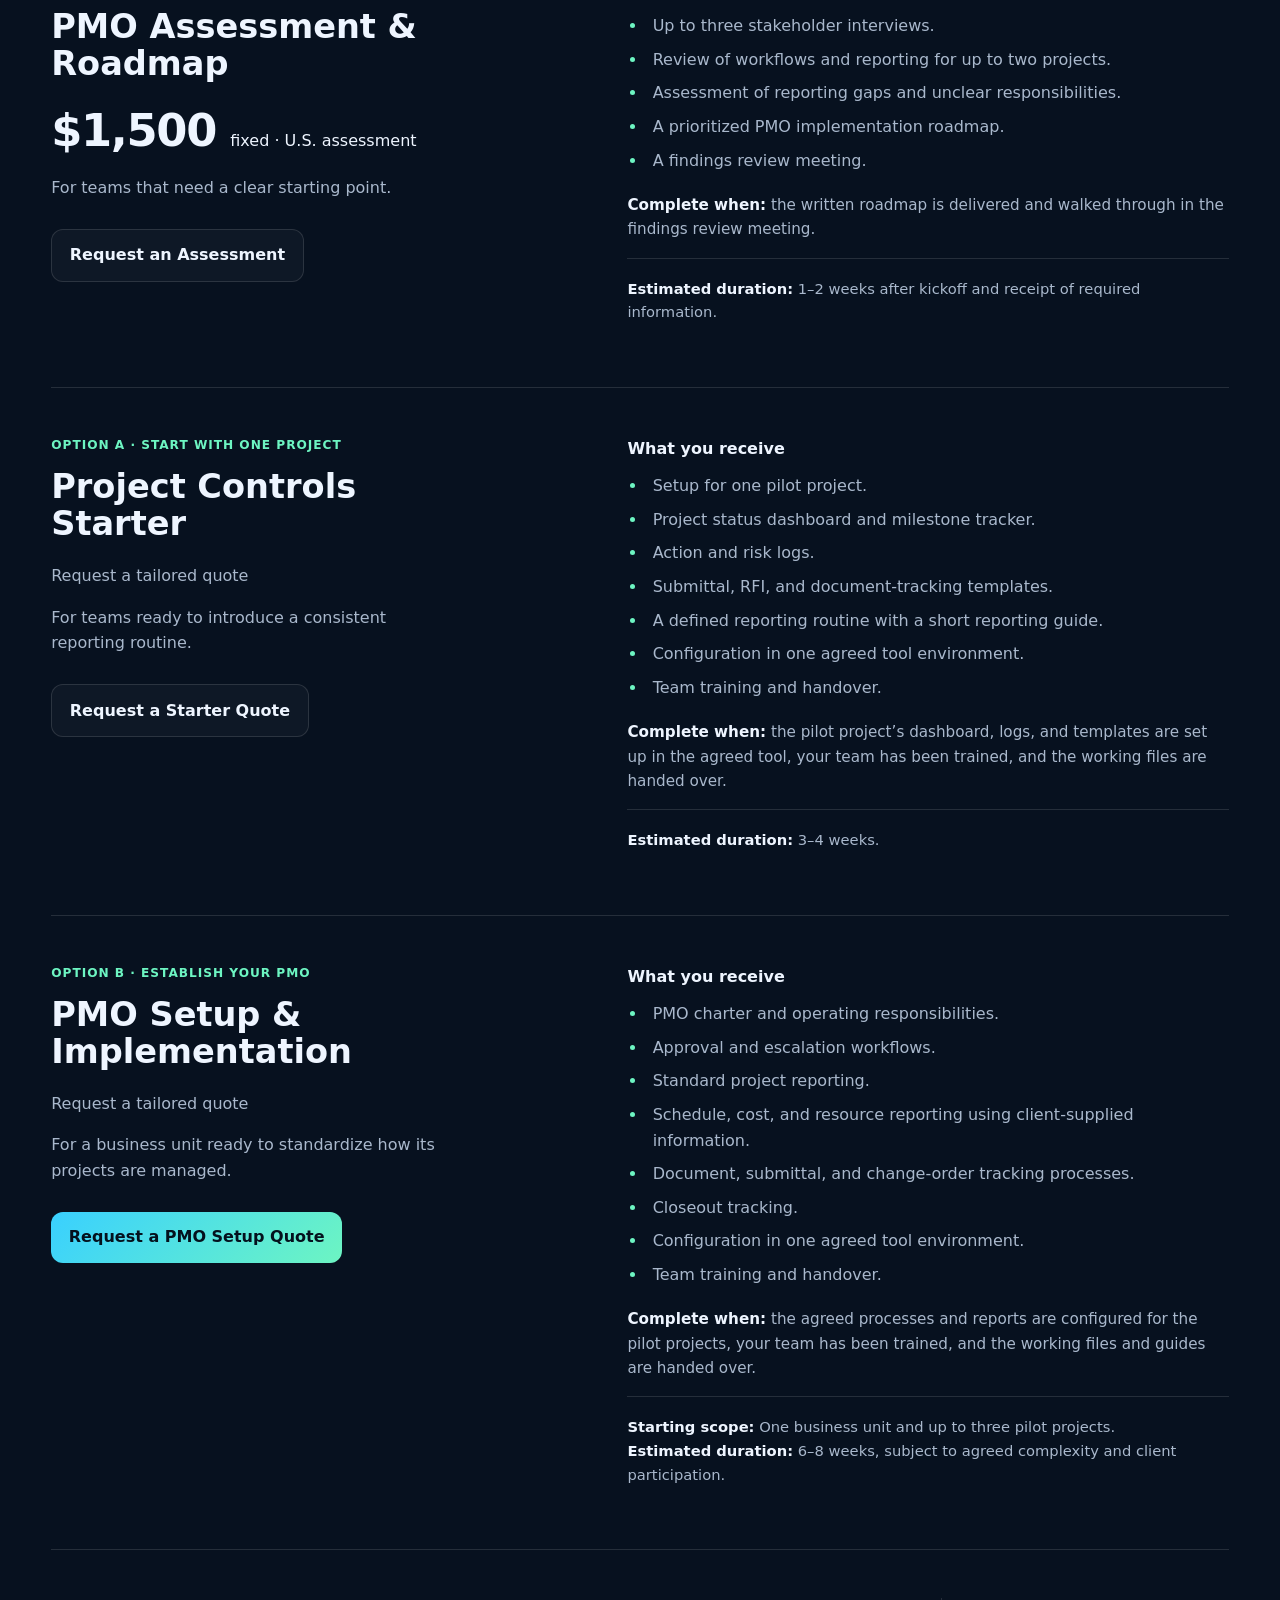
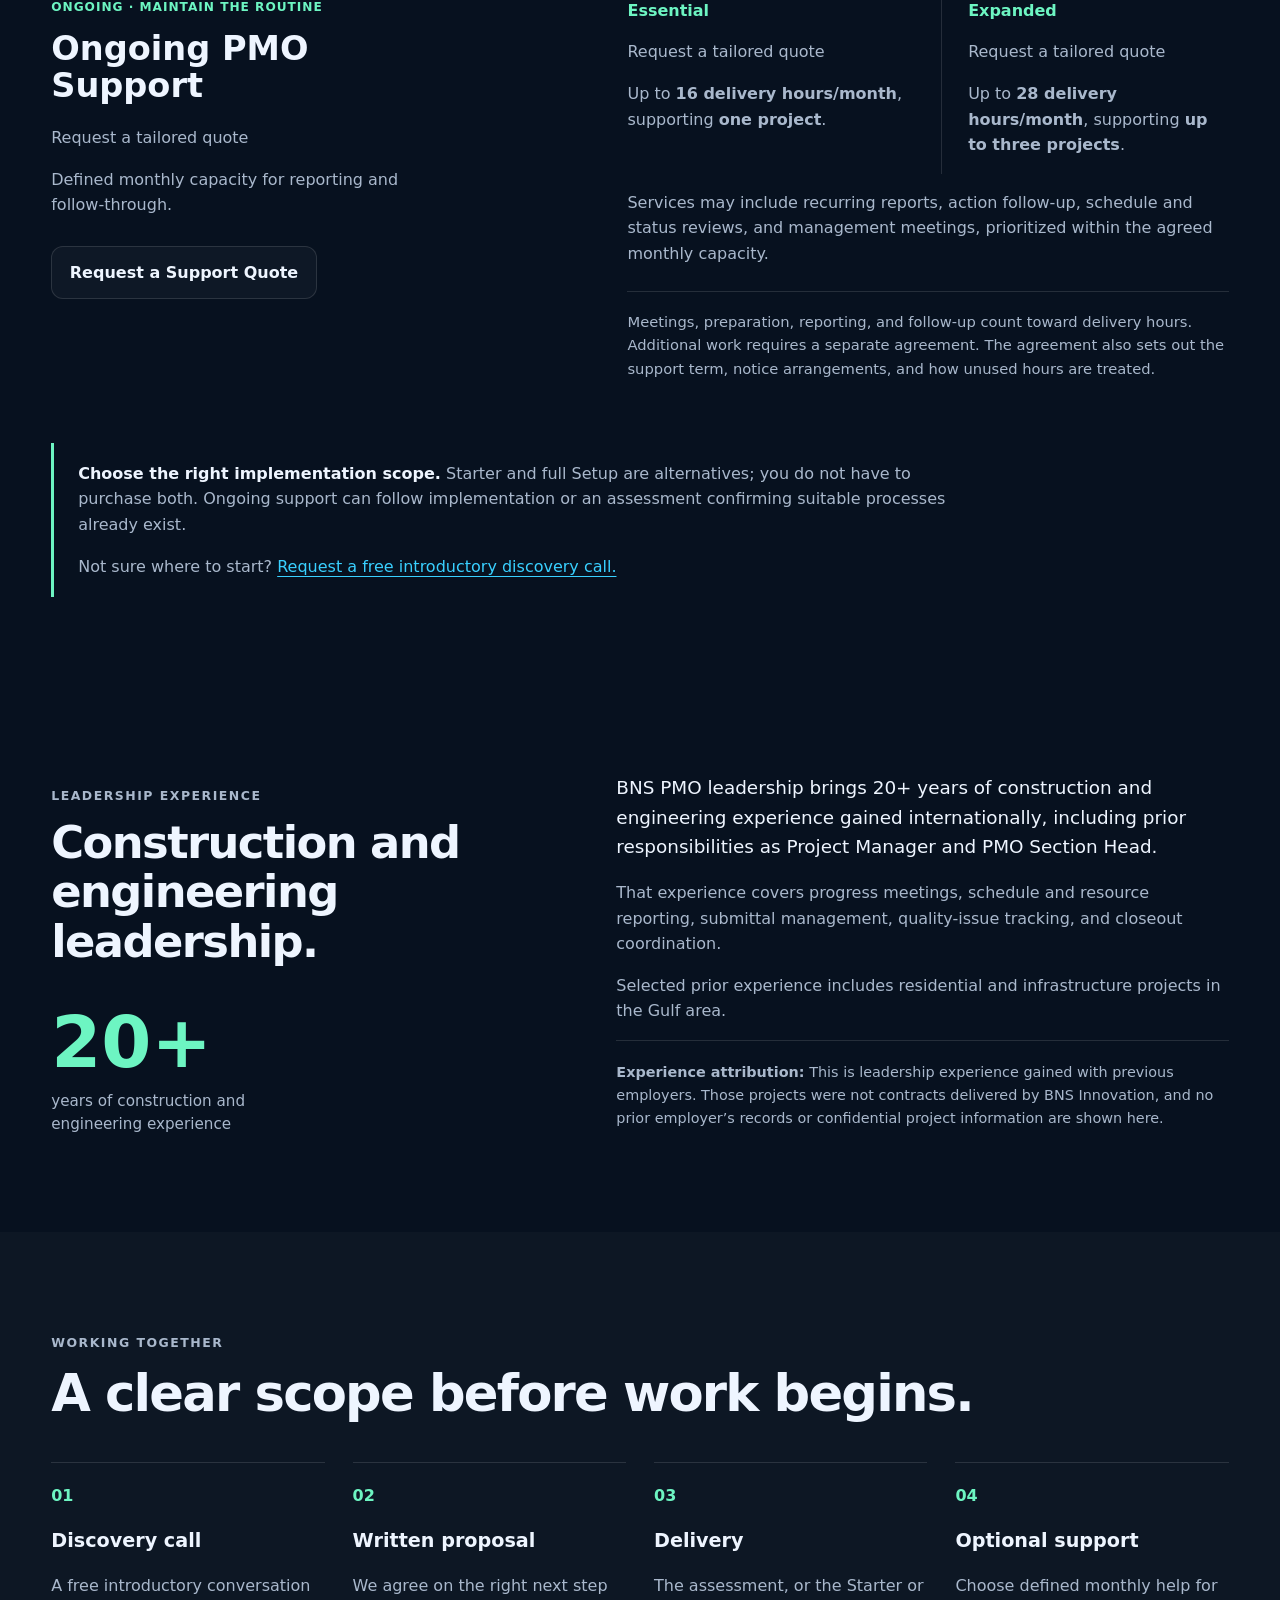
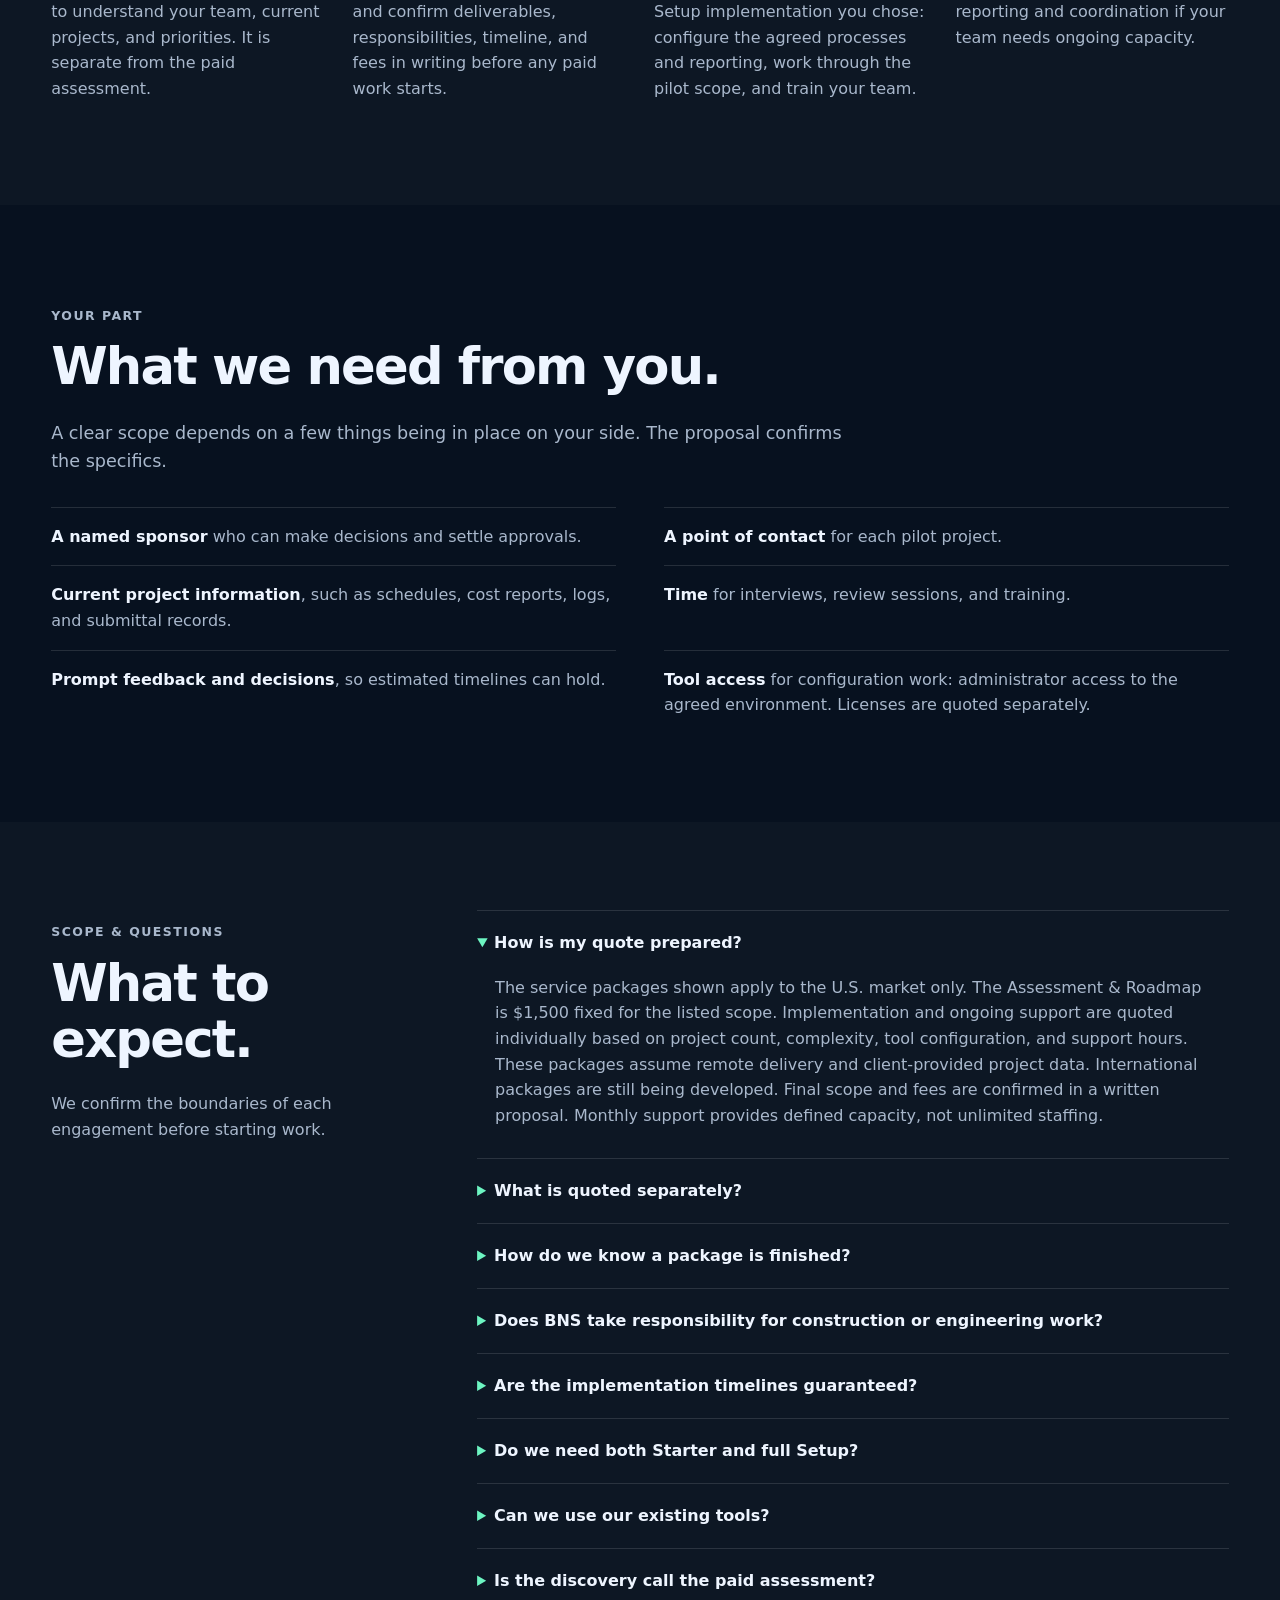
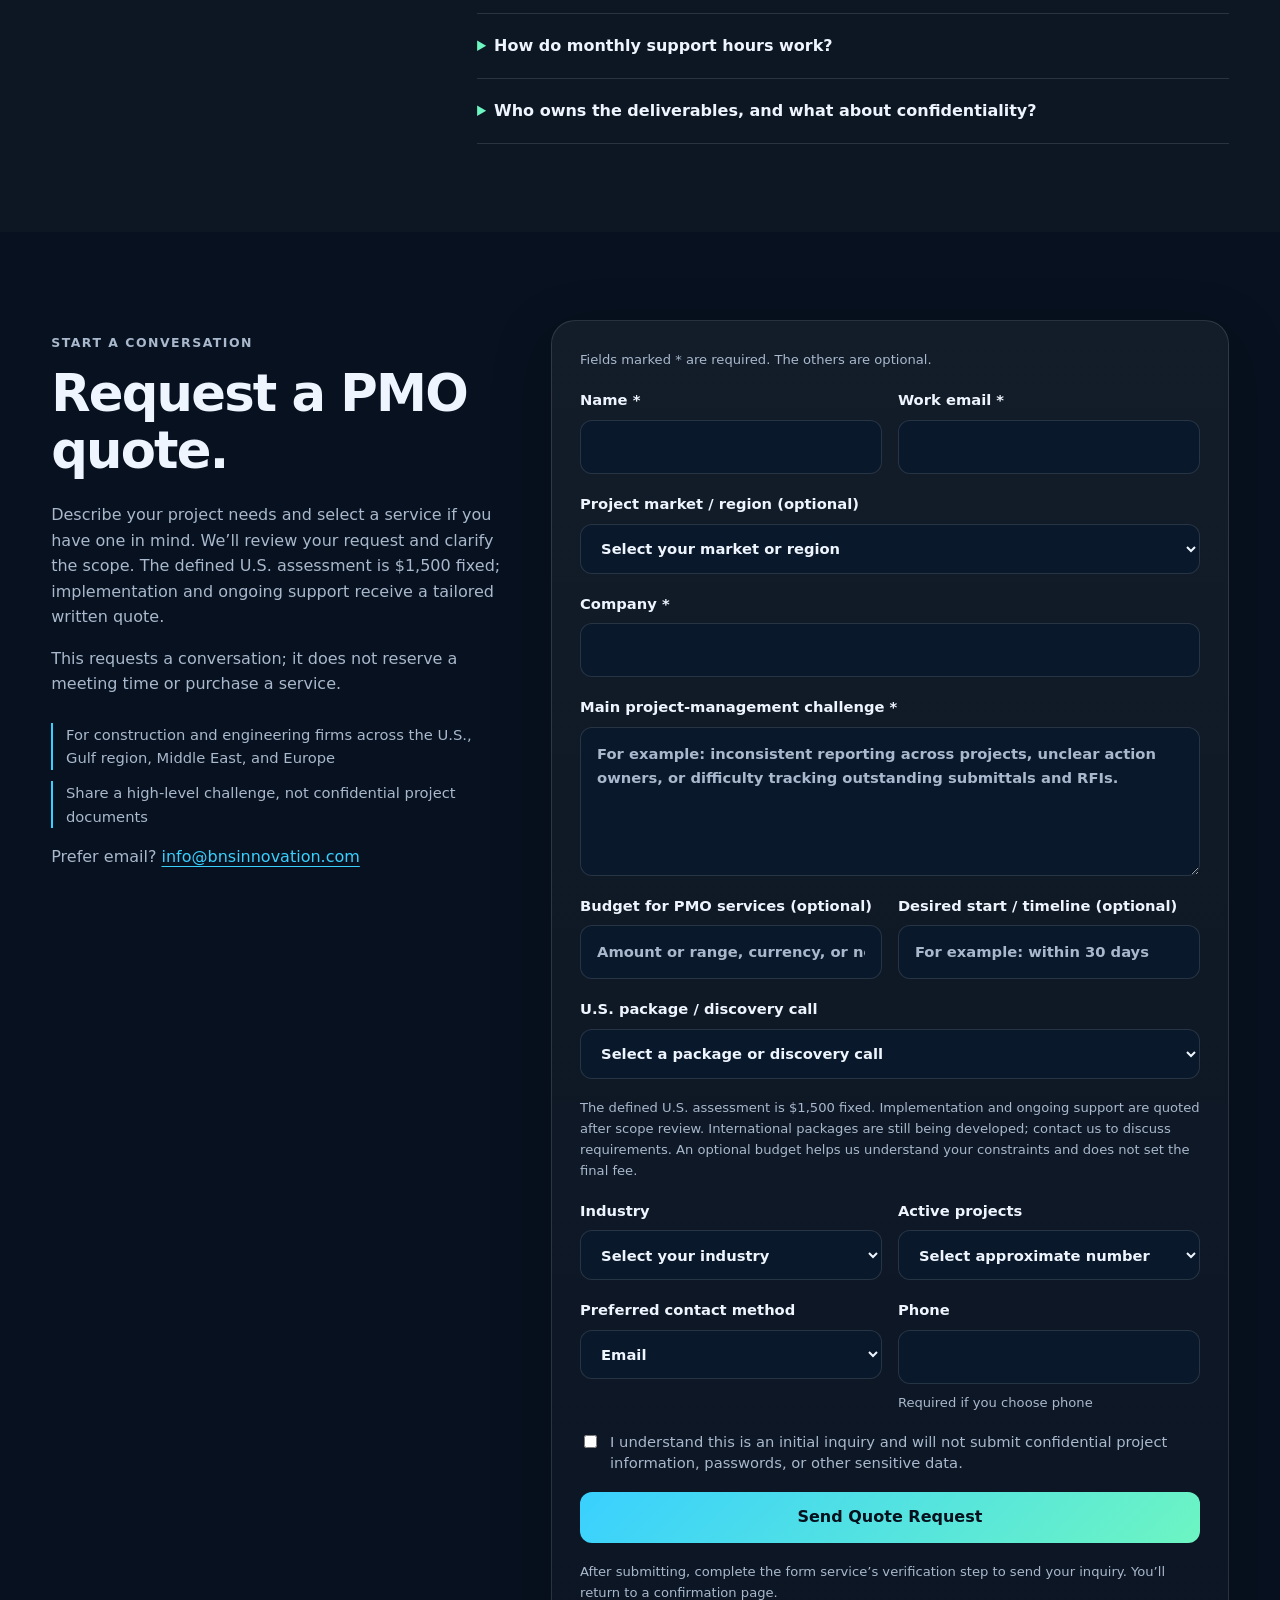
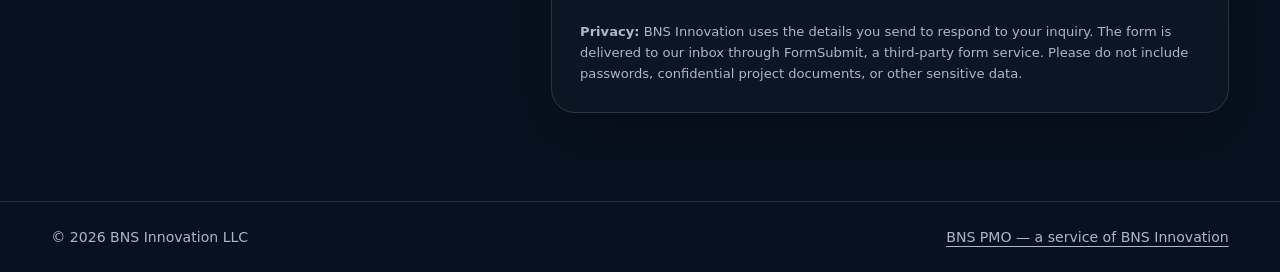
==== commit e903e430: "Match PMO market card sizes and add gentle scroll motion" ====
--- a/pmo/index.html
+++ b/pmo/index.html
@@ -17,17 +17,30 @@
   <script src="../assets/site.js" defer></script>
   <script src="pmo.js" defer></script>
   <style>
-    .market-grid{display:grid;grid-template-columns:repeat(2,minmax(0,1fr));gap:24px;max-width:880px;margin:24px auto 0}
-    .market-card{box-sizing:border-box;aspect-ratio:1;display:flex;flex-direction:column;justify-content:center;padding:clamp(24px,3vw,40px);border:1px solid #557985;border-radius:16px;background:#102331;color:#edf6fa;text-decoration:none;overflow-wrap:anywhere}
+    .market-grid{display:grid;grid-template-columns:repeat(2,minmax(0,1fr));grid-auto-rows:1fr;align-items:stretch;gap:24px;max-width:1000px;margin:24px auto 0}
+    .market-card{box-sizing:border-box;aspect-ratio:1;min-width:0;min-height:0;height:100%;align-self:stretch;display:flex;flex-direction:column;justify-content:flex-start;padding:clamp(24px,2.6vw,36px);border:1px solid #557985;border-radius:16px;background:#102331;color:#edf6fa;text-decoration:none;overflow-wrap:anywhere;transition:border-color .2s ease,box-shadow .2s ease}
     .market-card h3{font-size:clamp(1.4rem,2.5vw,2rem);margin:12px 0}
     .market-card p{line-height:1.6;margin:8px 0}
-    .market-card .text-link{margin-top:20px;color:#6df5c2}
+    .market-card .text-link{margin-top:auto;padding-top:20px;color:#6df5c2}
     .market-regions{display:flex;flex-wrap:wrap;gap:8px;list-style:none;margin:12px 0;padding:0}
     .market-regions li{padding:6px 10px;border:1px solid #557985;border-radius:8px;font-size:.9rem;line-height:1.5}
     .market-regions span{font-size:.85em}
-    .market-card:hover{border-color:#6df5c2}
+    .market-card:hover{border-color:#6df5c2;box-shadow:0 12px 32px rgba(0,0,0,.18)}
     .market-card:focus-visible{outline:3px solid #6df5c2;outline-offset:5px}
-    @media(max-width:640px){.market-grid{grid-template-columns:1fr;max-width:440px}.market-card{aspect-ratio:auto;min-height:320px}}
+    @keyframes market-scroll{from{transform:translateY(18px)}to{transform:translateY(-18px)}}
+    @supports (animation-timeline:view()){
+      @media (min-width:960px) and (prefers-reduced-motion:no-preference){
+        .market-grid{animation:market-scroll linear both;animation-timeline:view();animation-range:entry 0% exit 100%}
+      }
+    }
+    @media(max-width:959px){
+      .market-grid{grid-template-columns:1fr;max-width:480px}
+      .market-card{aspect-ratio:auto;min-height:360px}
+    }
+    @media(prefers-reduced-motion:reduce){
+      .market-grid{animation:none;transform:none}
+      .market-card{transition:none}
+    }
   </style>
 </head>
 <body class="pmo-page">
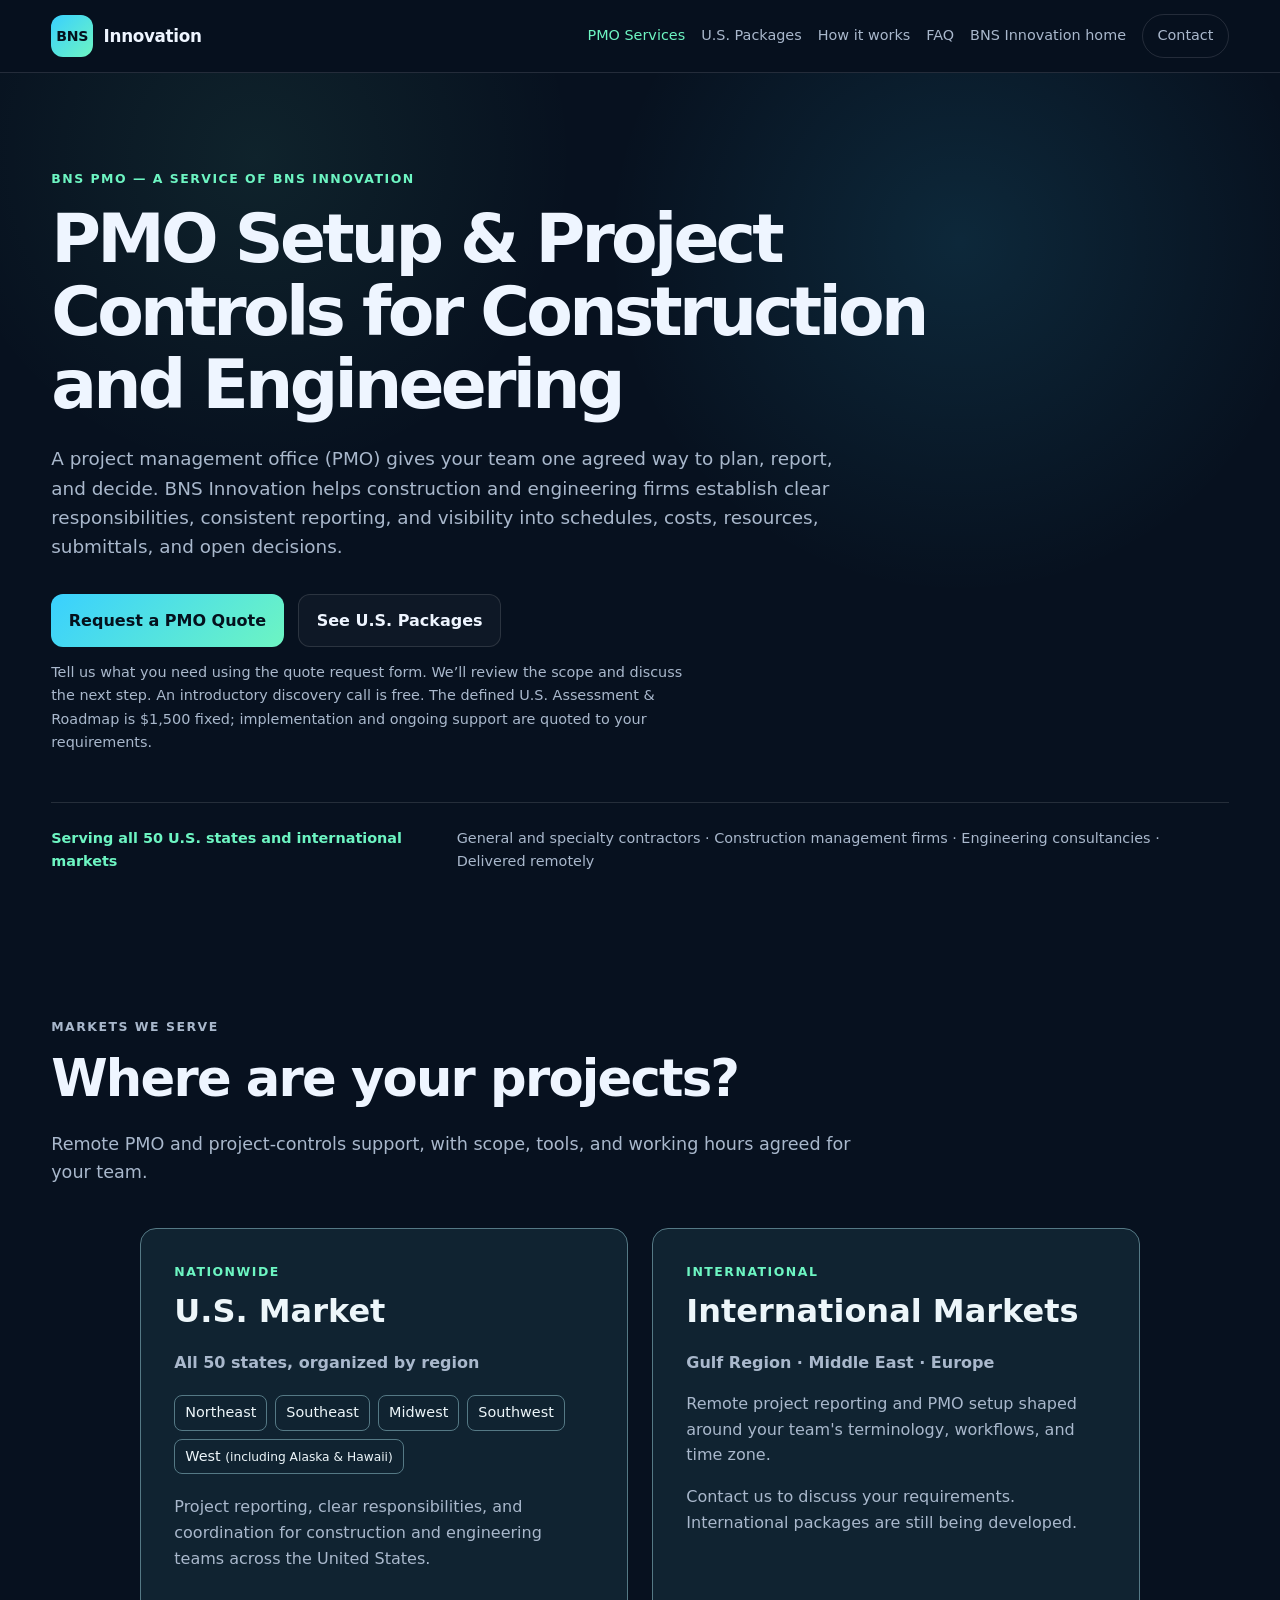
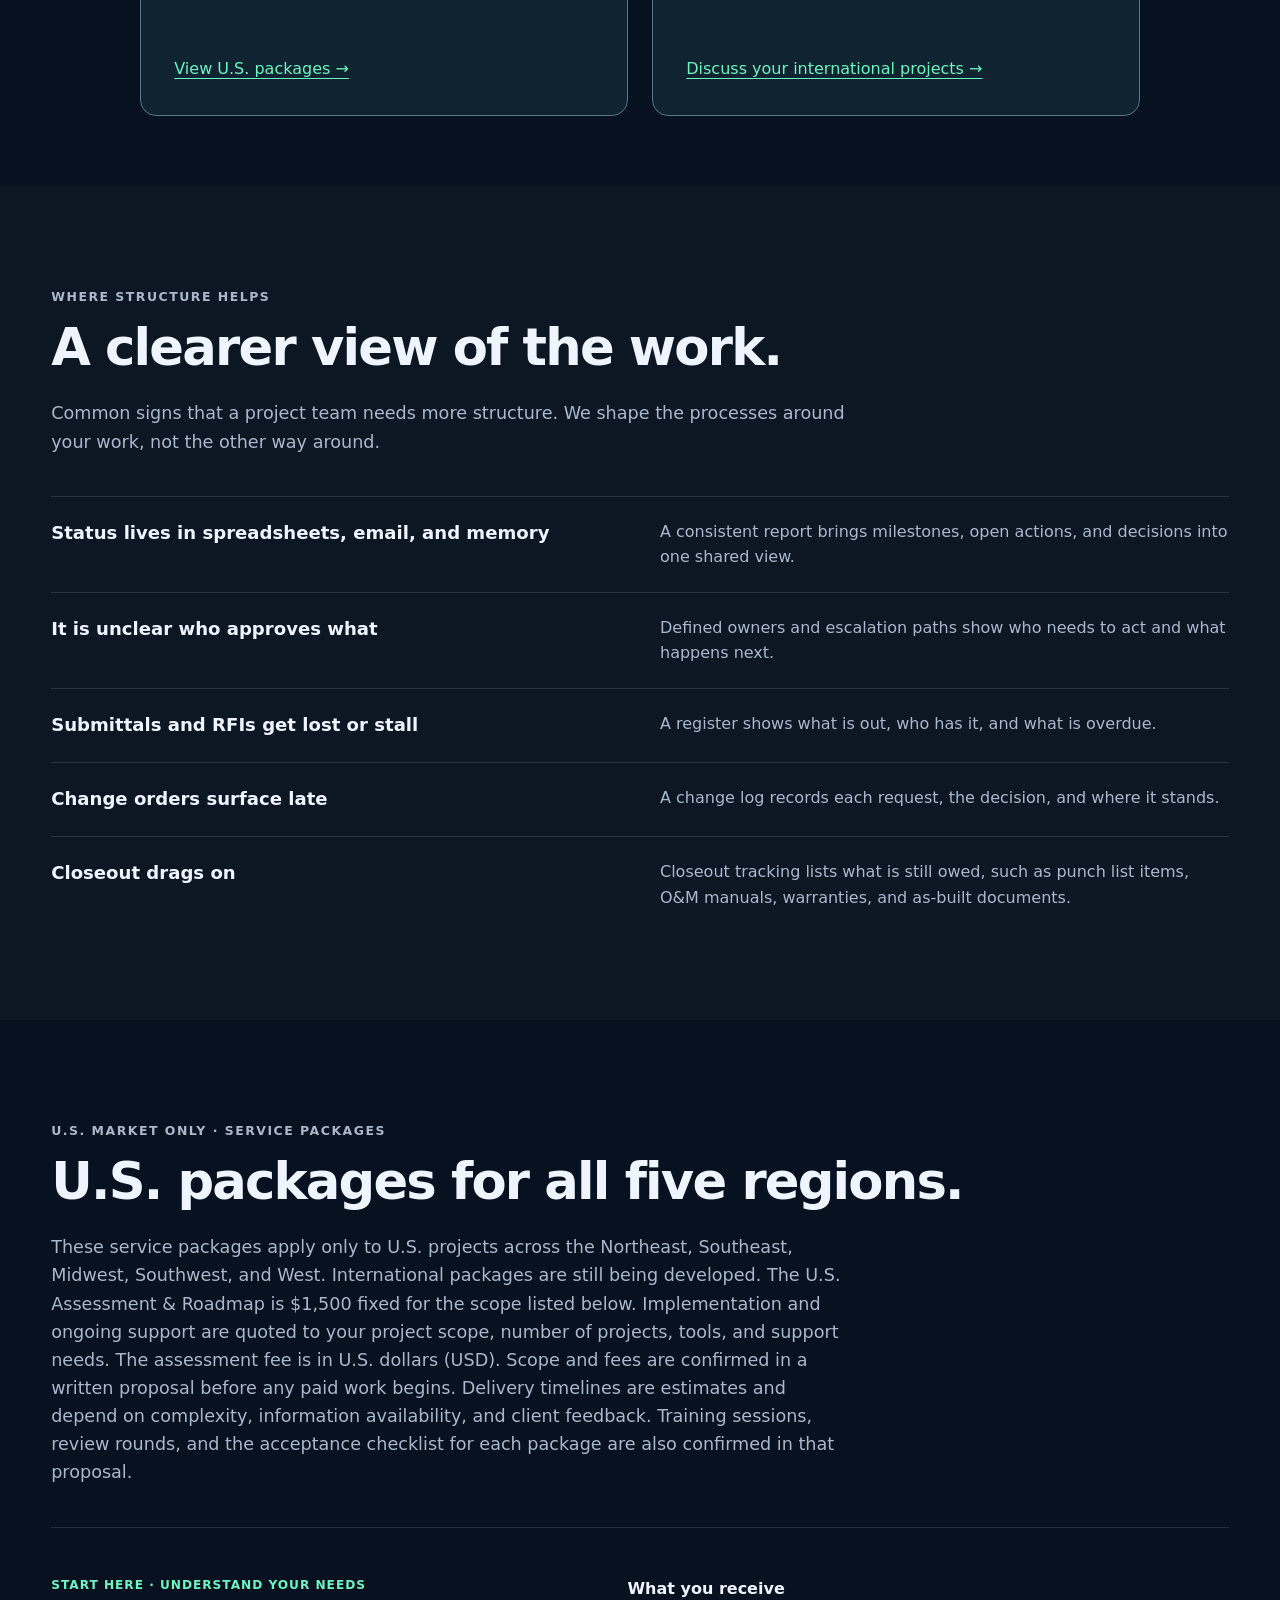
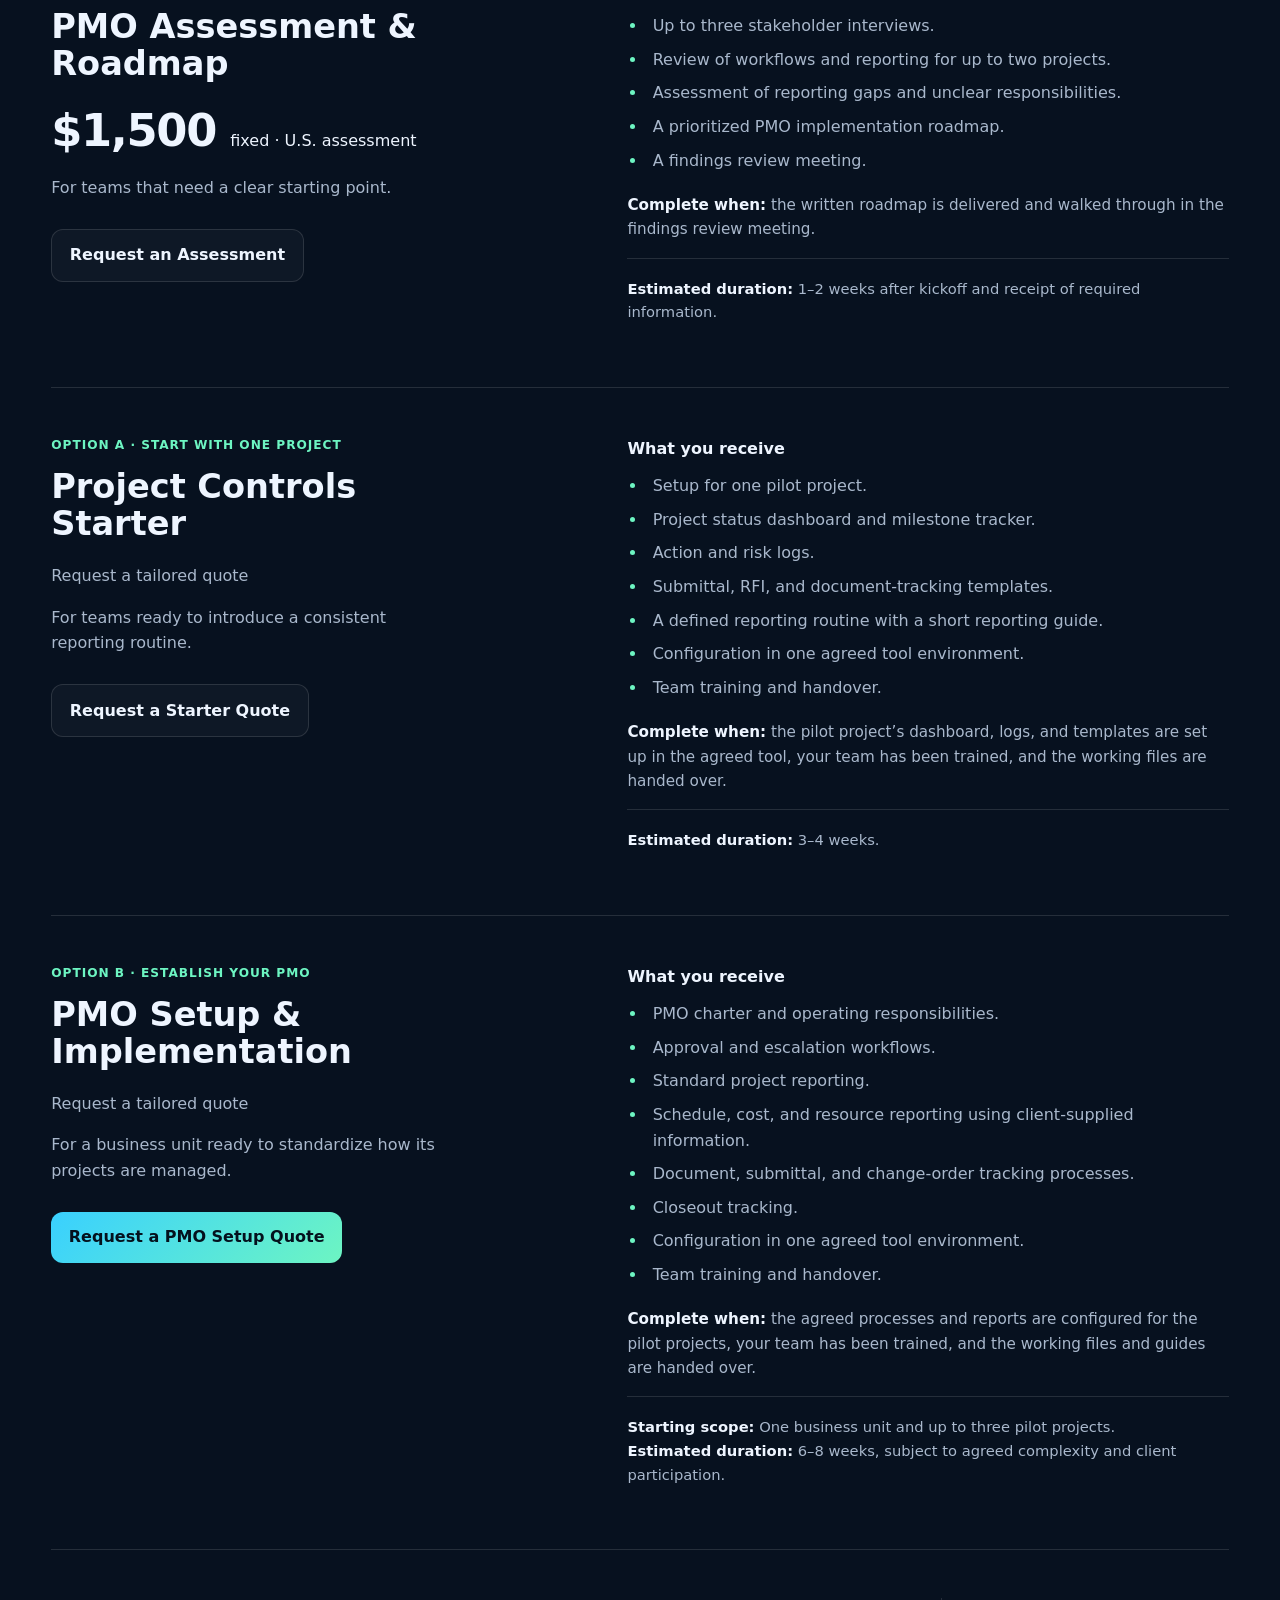
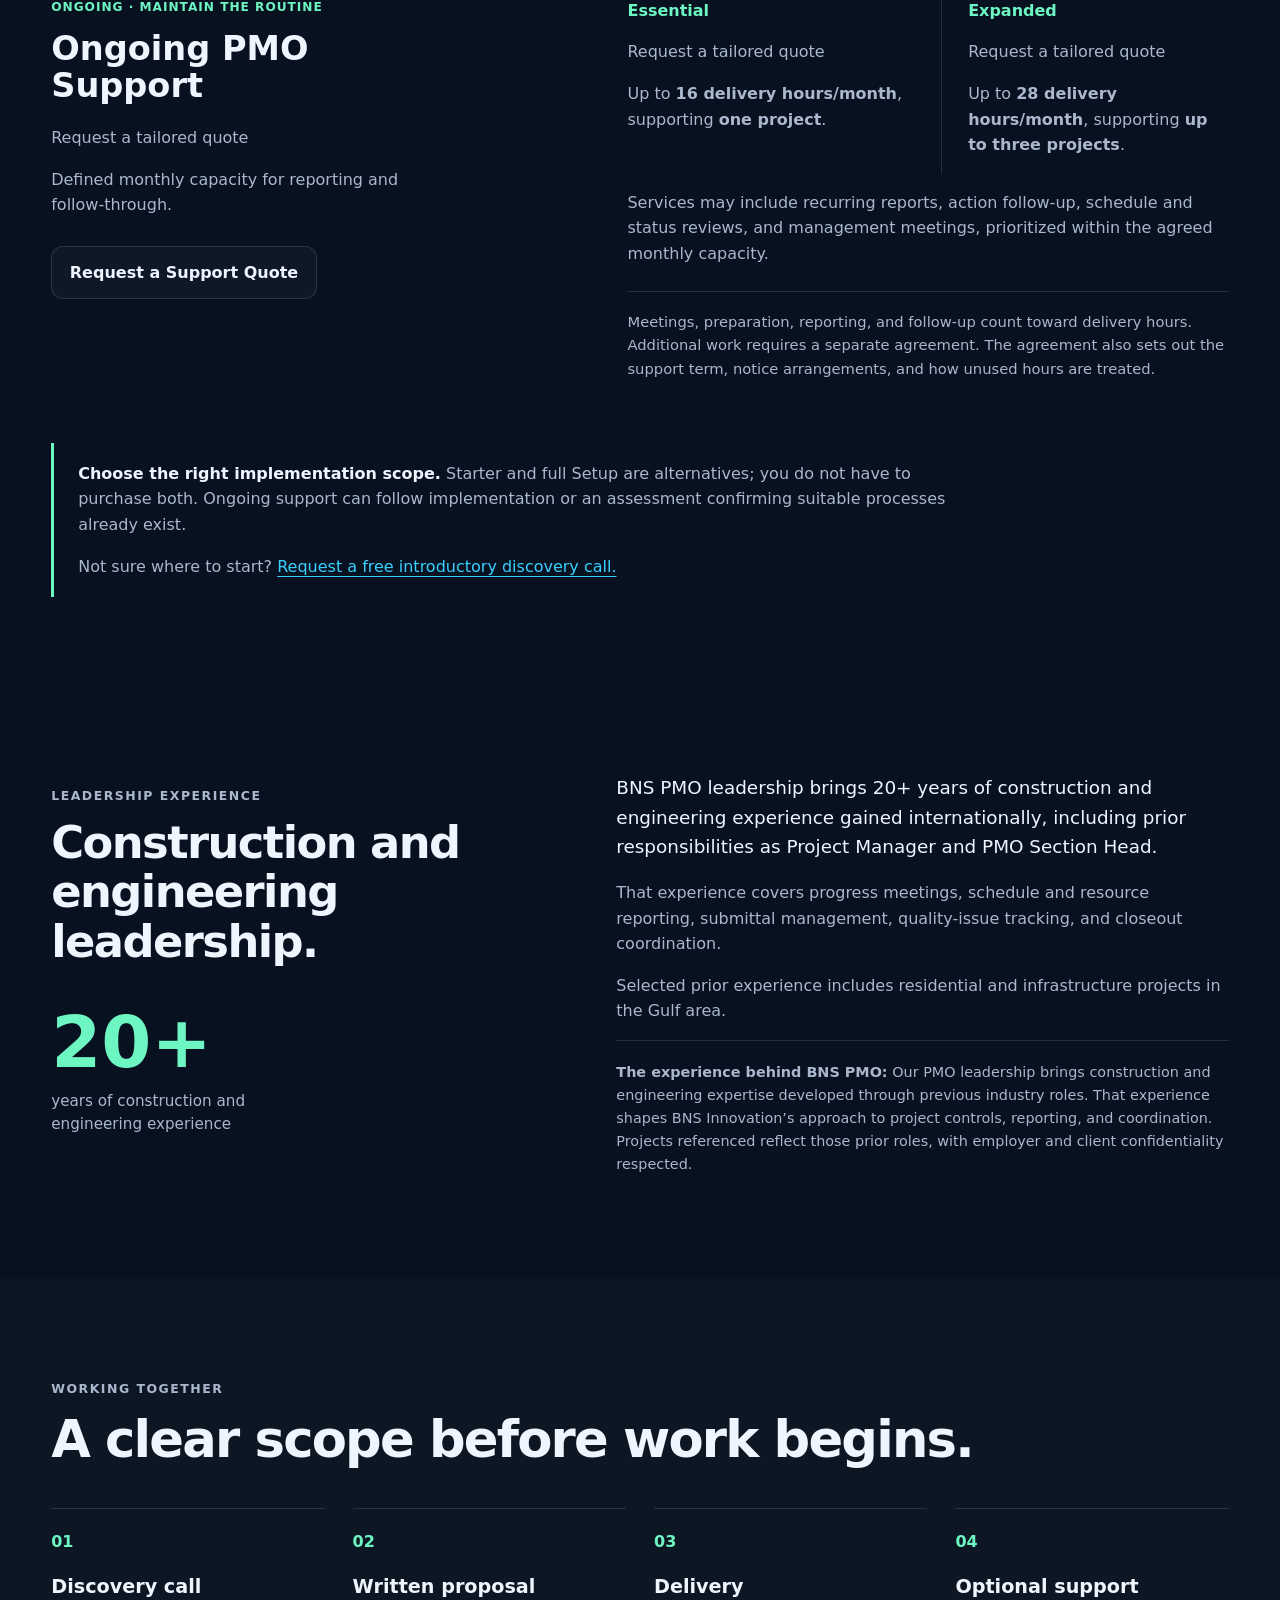
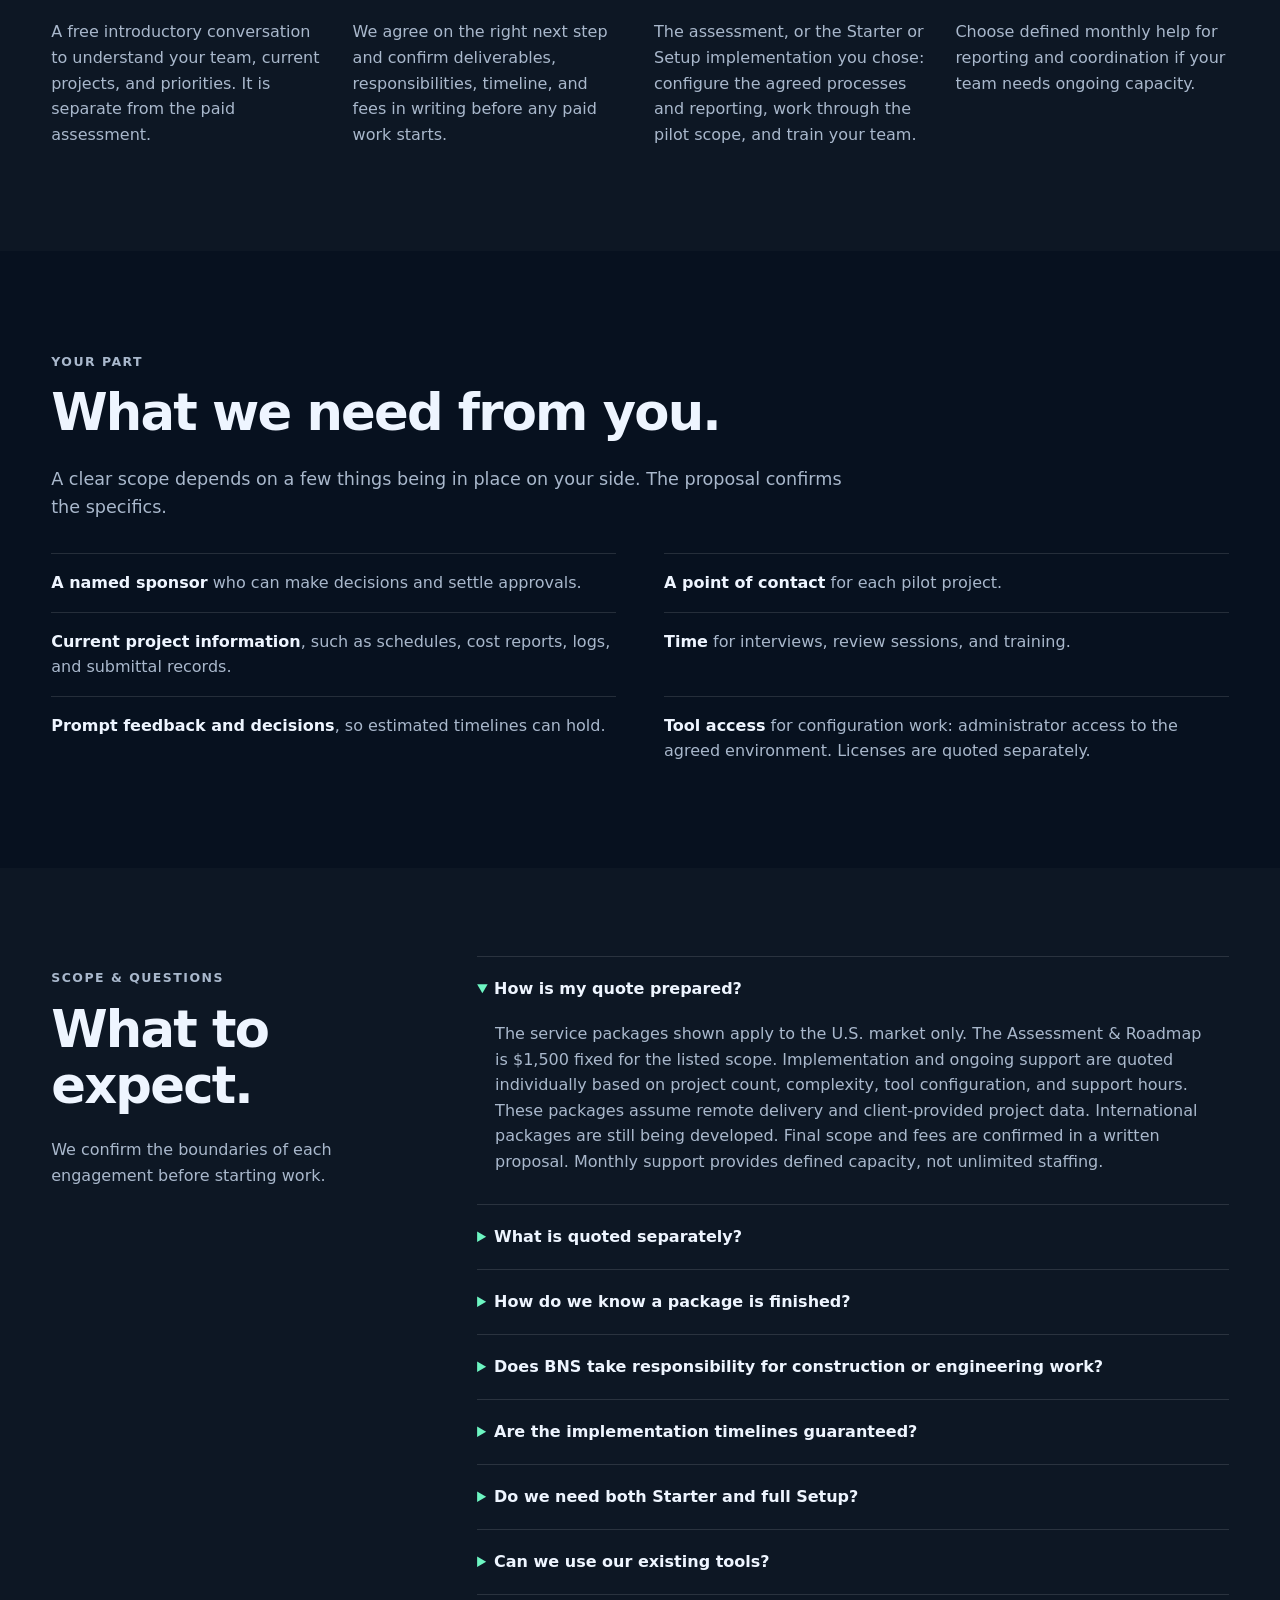
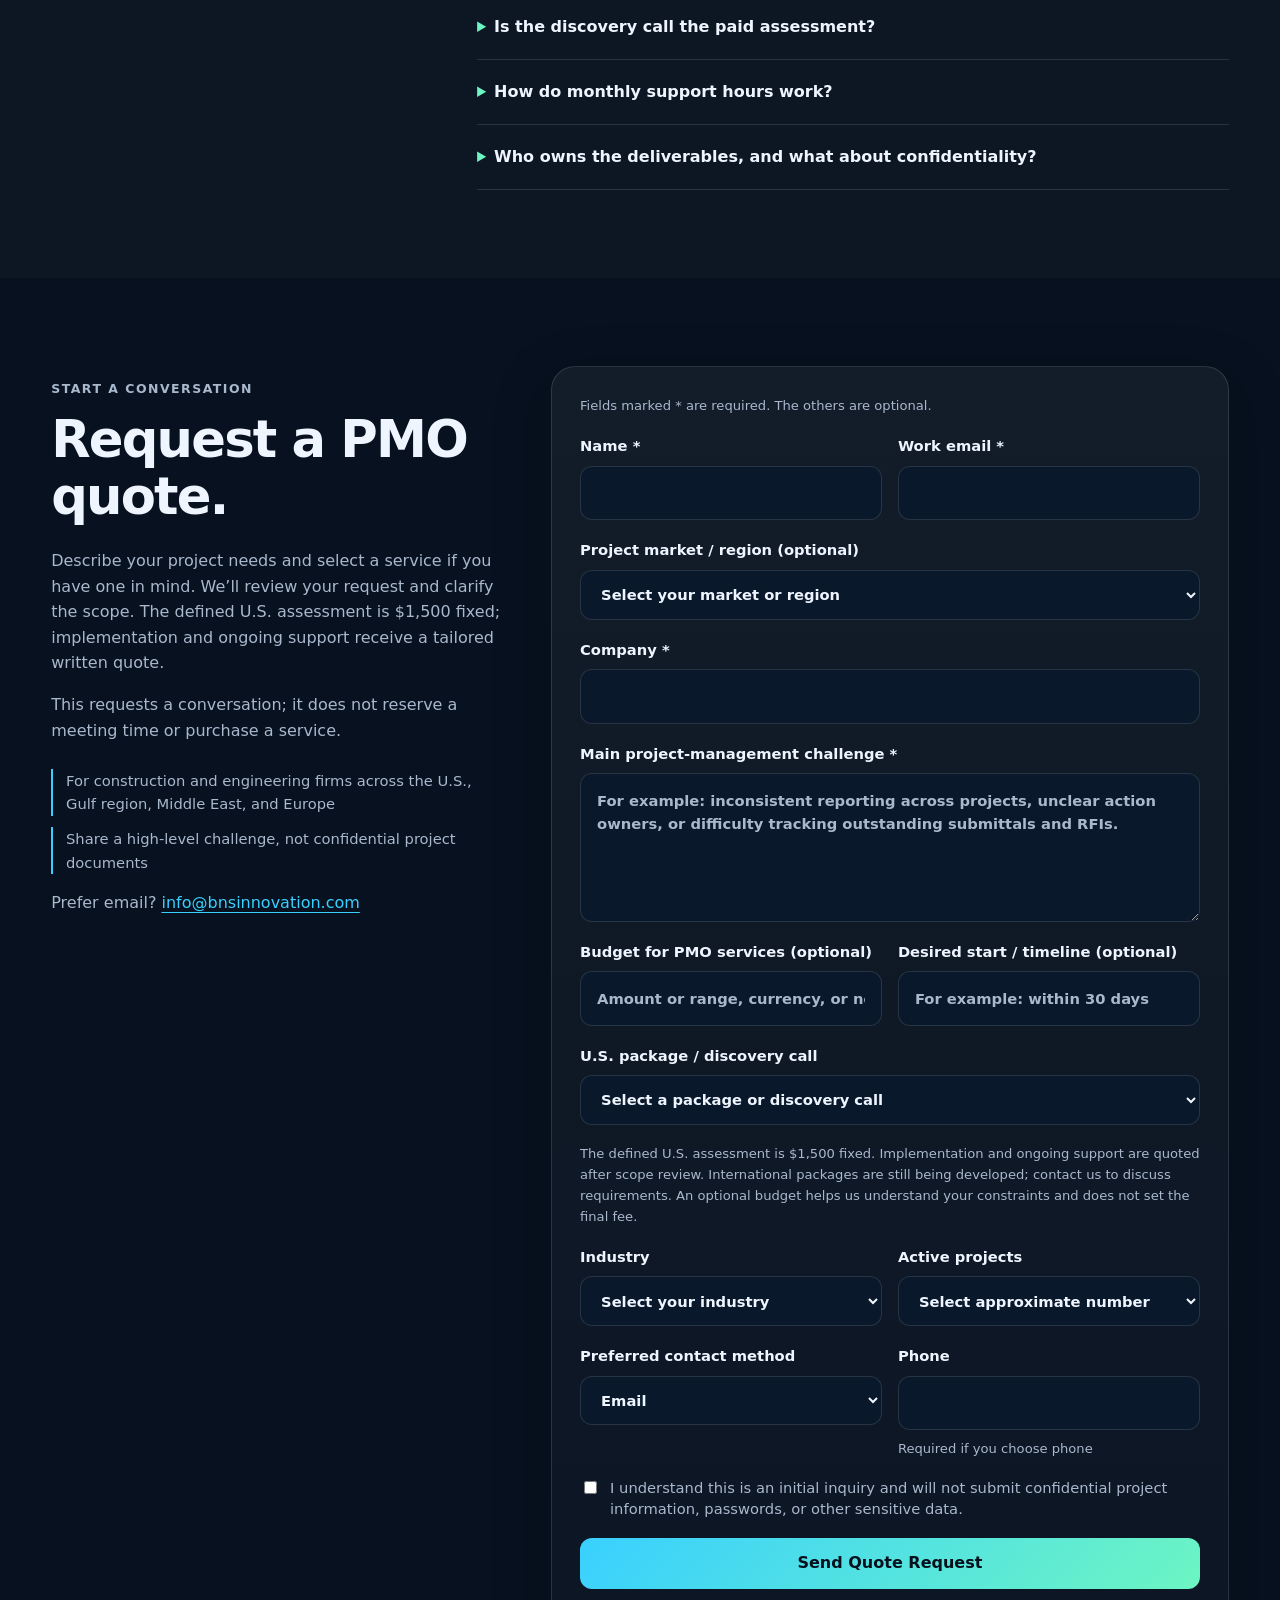
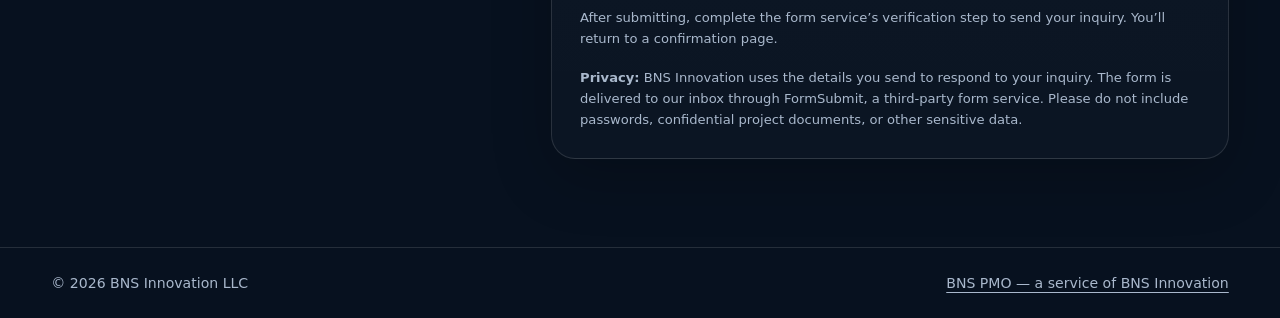
==== commit 7bec3d97: "Refine leadership attribution and reduce note font size" ====
--- a/pmo/index.html
+++ b/pmo/index.html
@@ -227,7 +227,7 @@
           <p class="experience-copy">BNS PMO leadership brings 20+ years of construction and engineering experience gained internationally, including prior responsibilities as Project Manager and PMO Section Head.</p>
           <p>That experience covers progress meetings, schedule and resource reporting, submittal management, quality-issue tracking, and closeout coordination.</p>
           <p>Selected prior experience includes residential and infrastructure projects in the Gulf area.</p>
-          <p class="attribution"><strong>Experience attribution:</strong> This is leadership experience gained with previous employers. Those projects were not contracts delivered by BNS Innovation, and no prior employer’s records or confidential project information are shown here.</p>
+          <p class="attribution"><strong>The experience behind BNS PMO:</strong> Our PMO leadership brings construction and engineering expertise developed through previous industry roles. That experience shapes BNS Innovation’s approach to project controls, reporting, and coordination. Projects referenced reflect those prior roles, with employer and client confidentiality respected.</p>
         </div>
       </div>
     </section>
